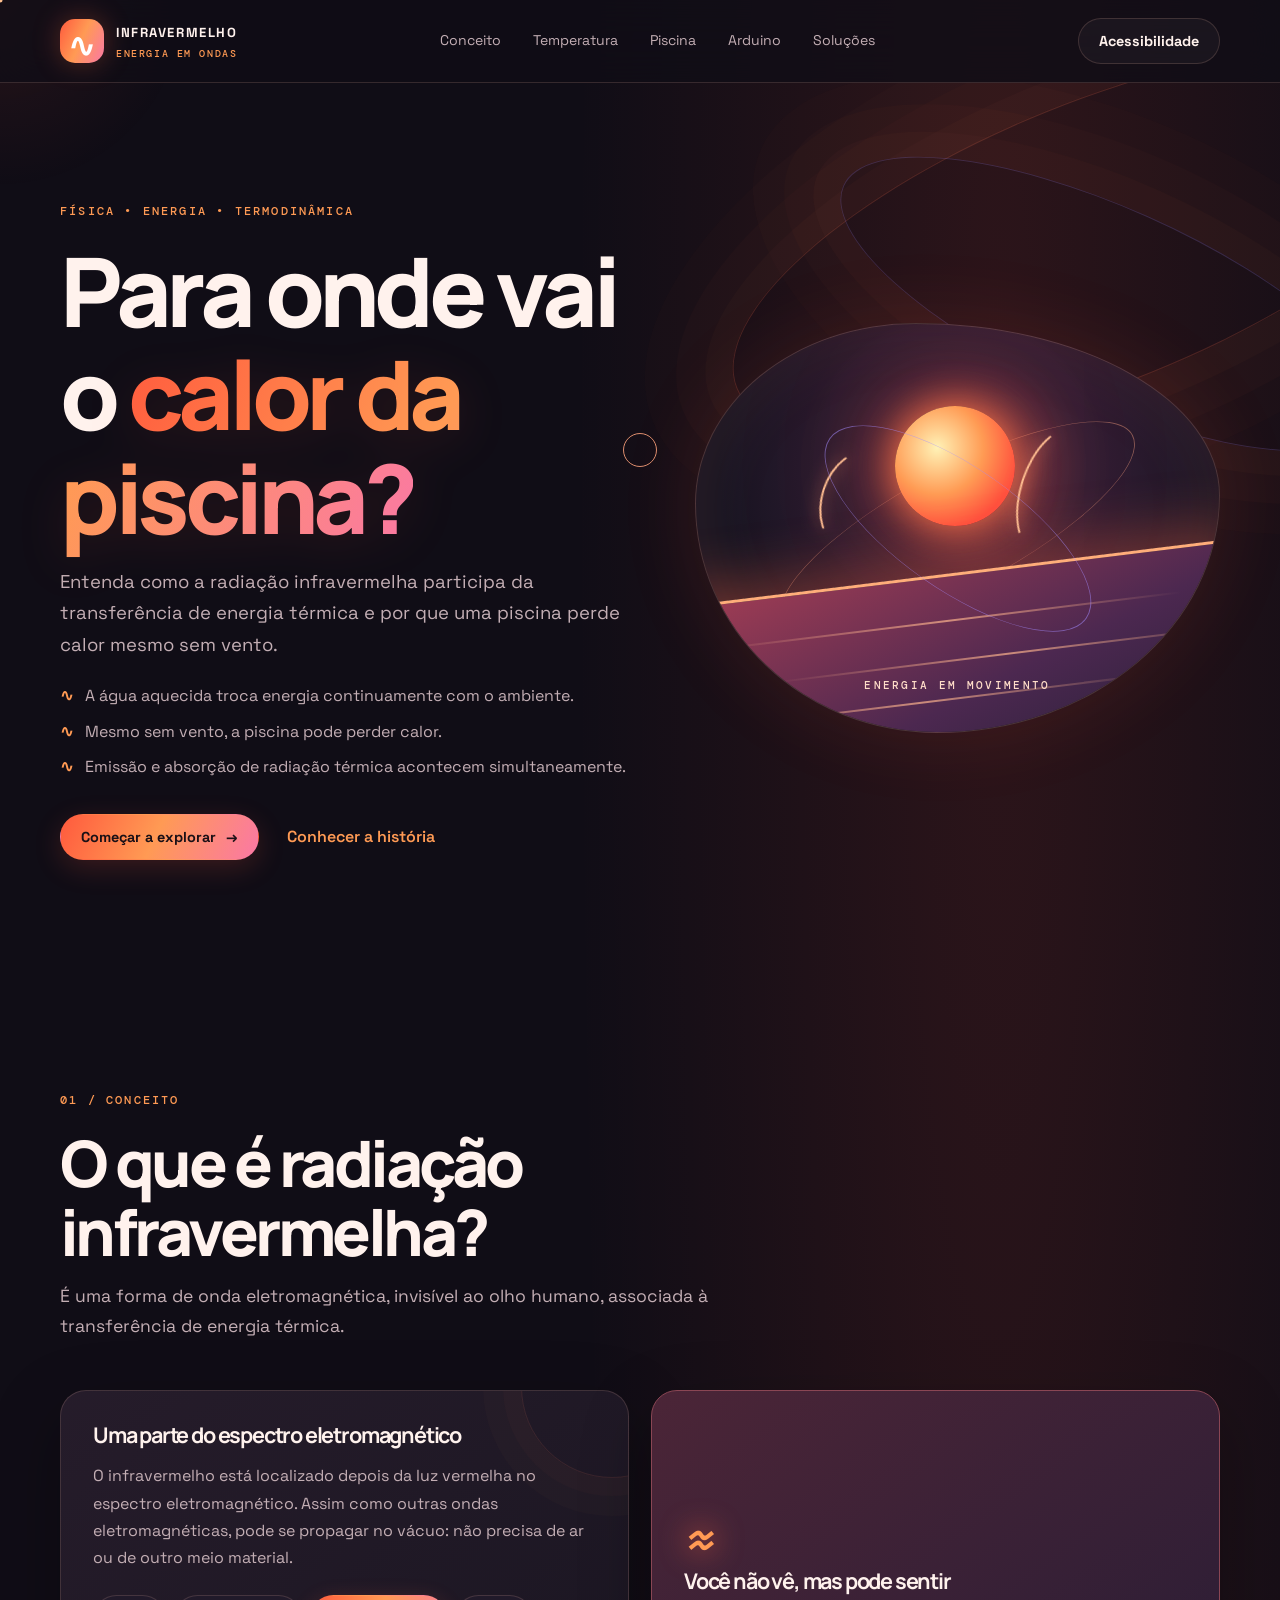
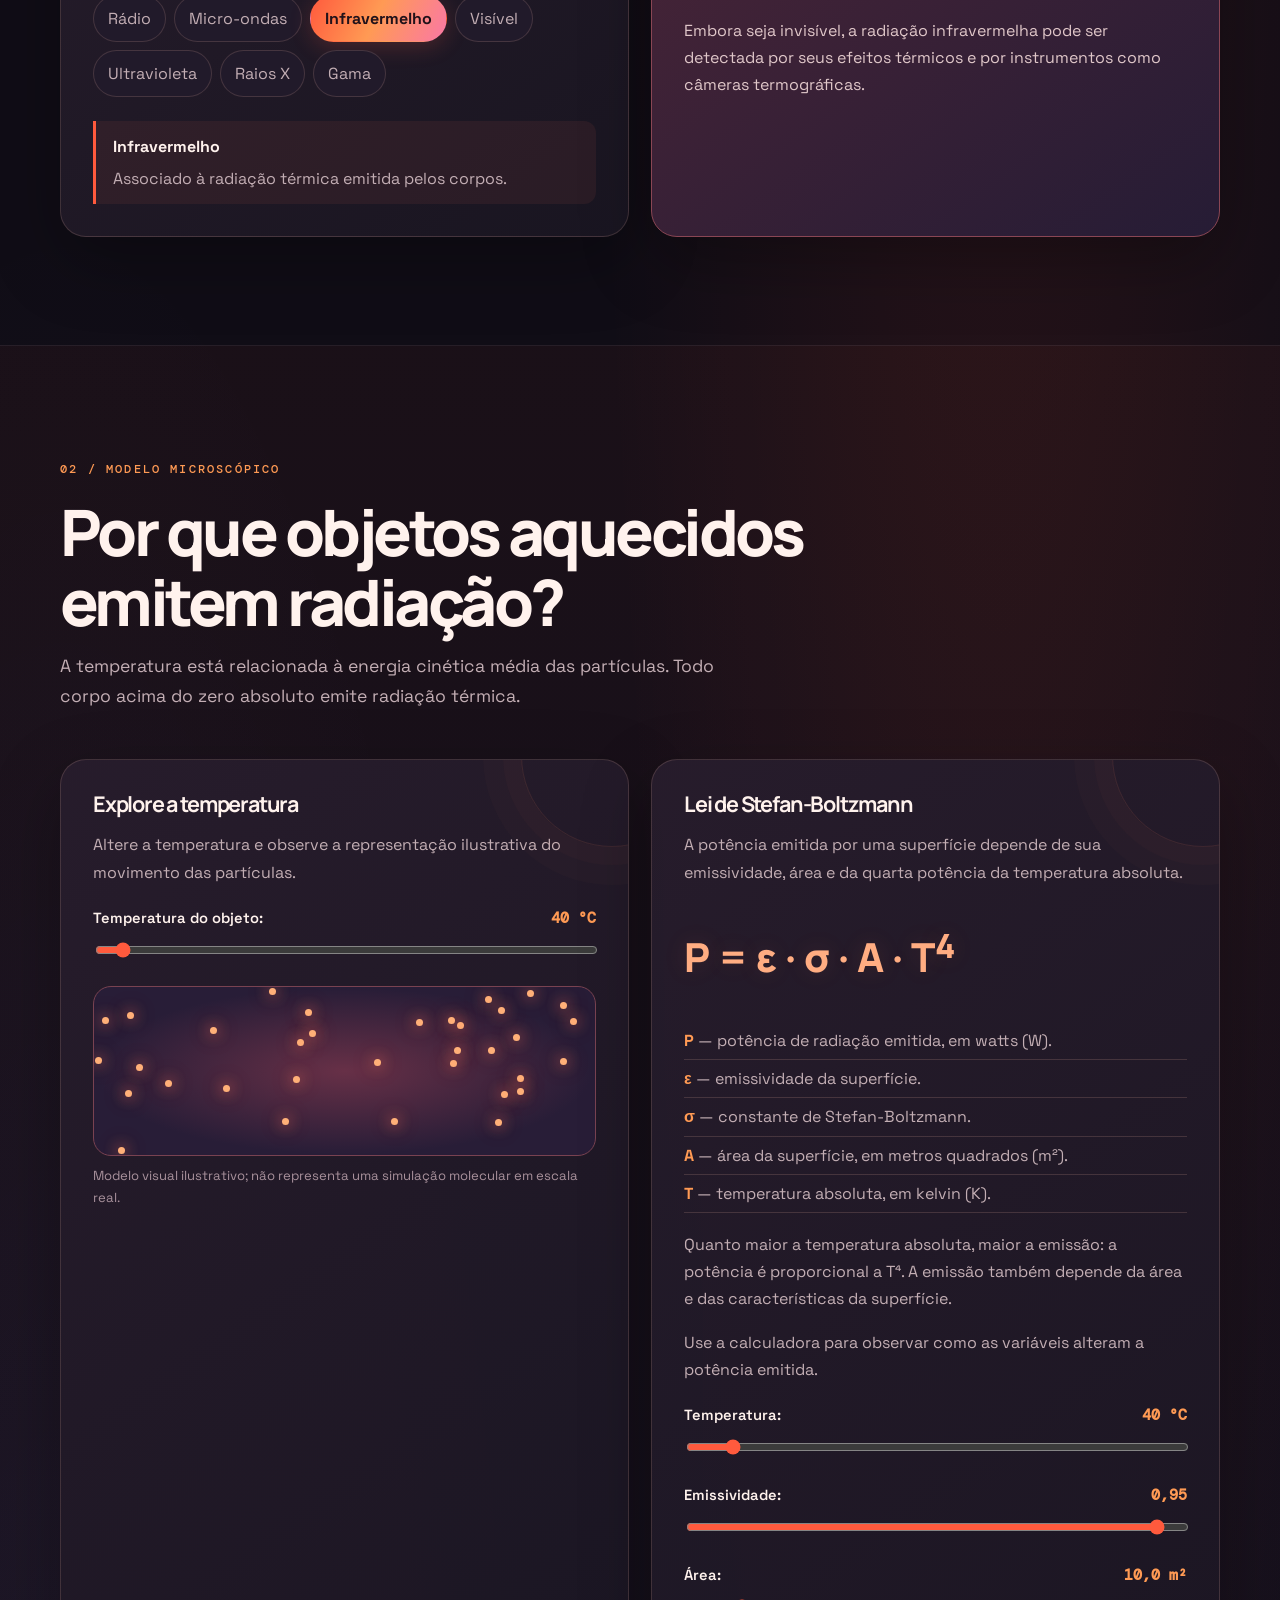
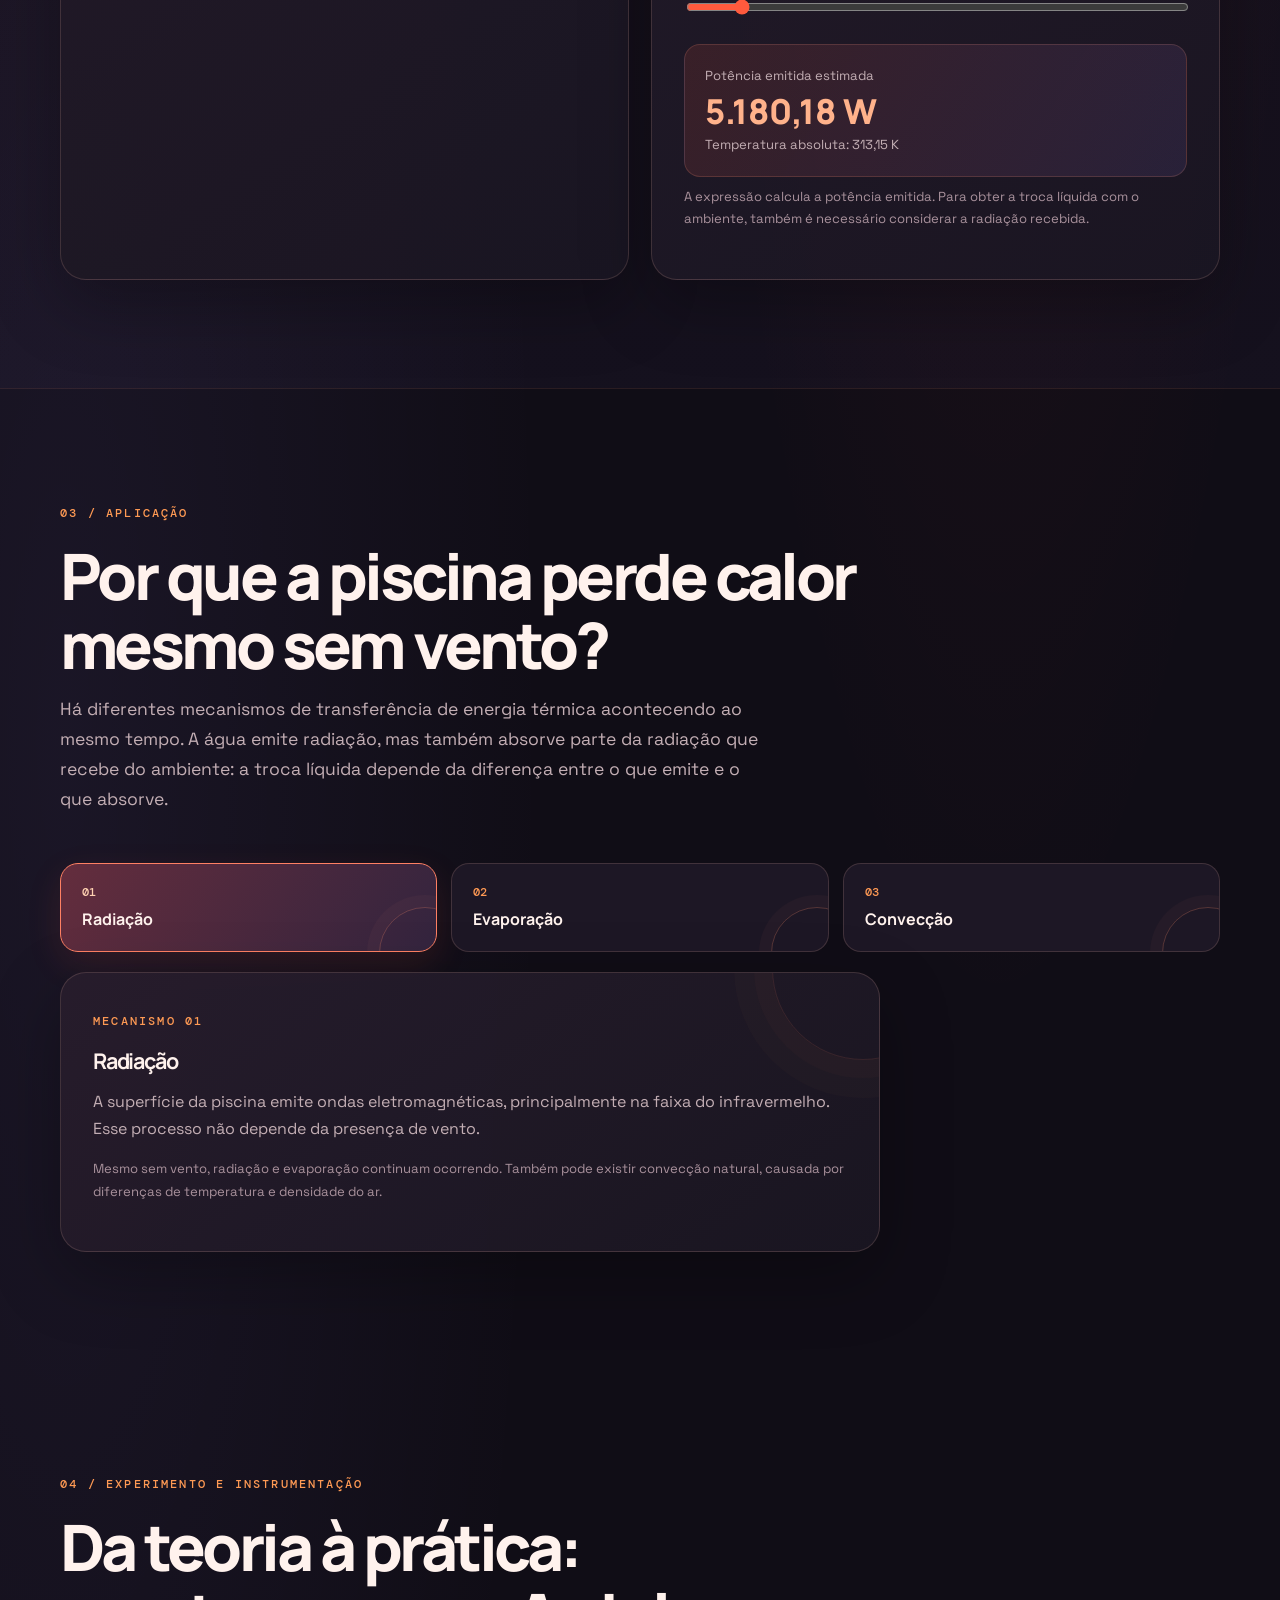
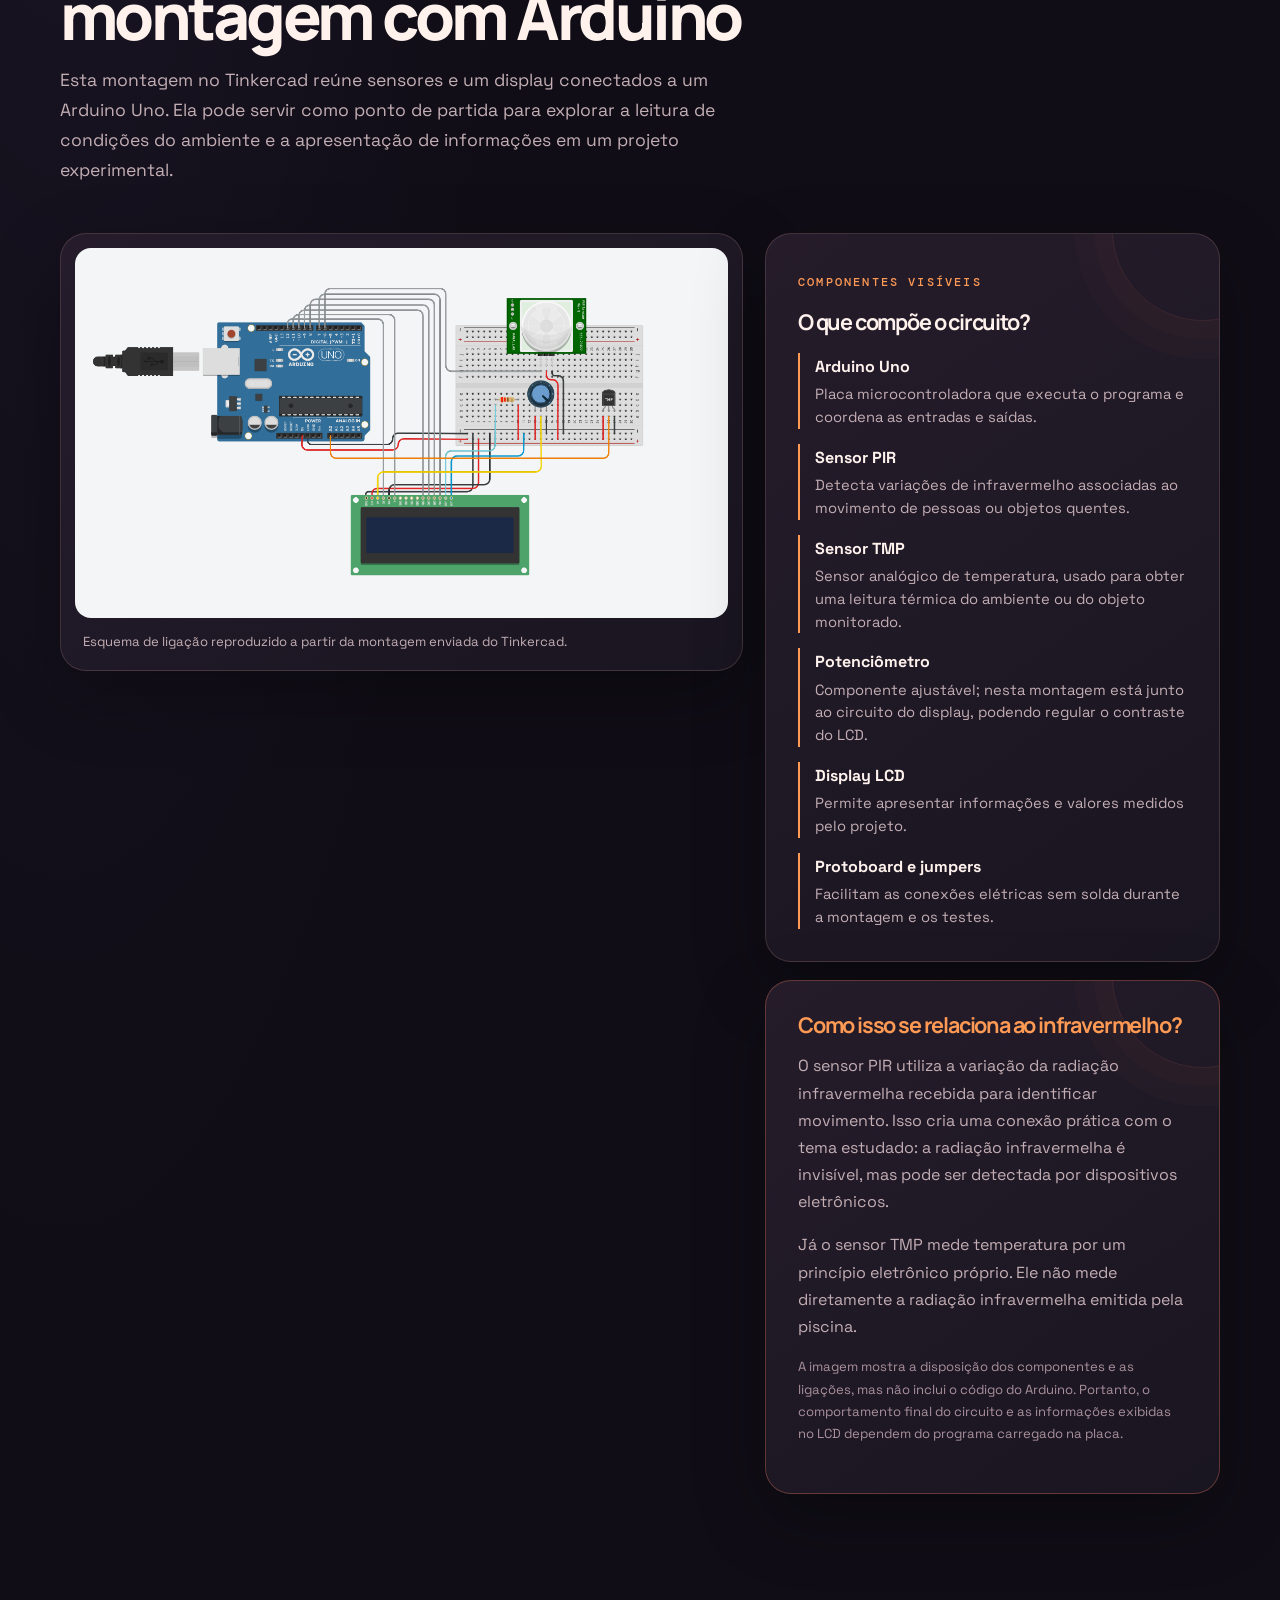
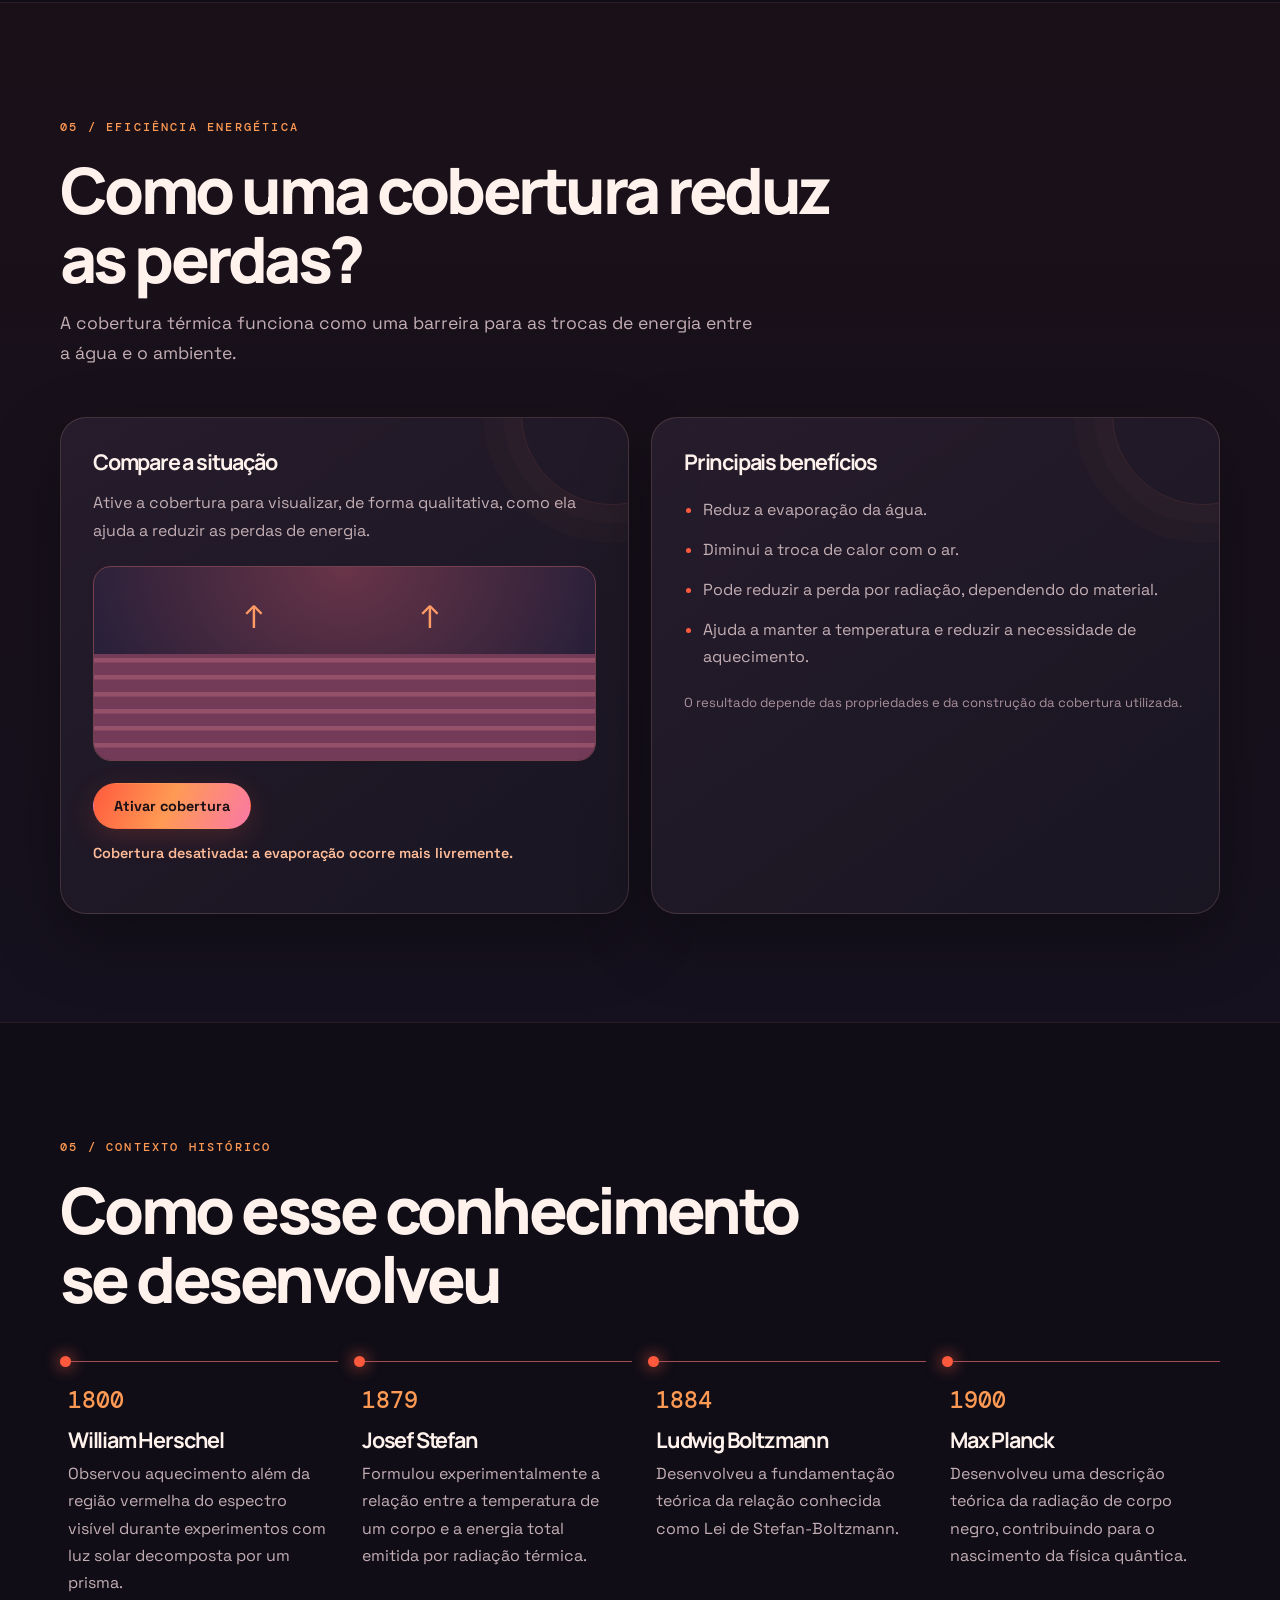
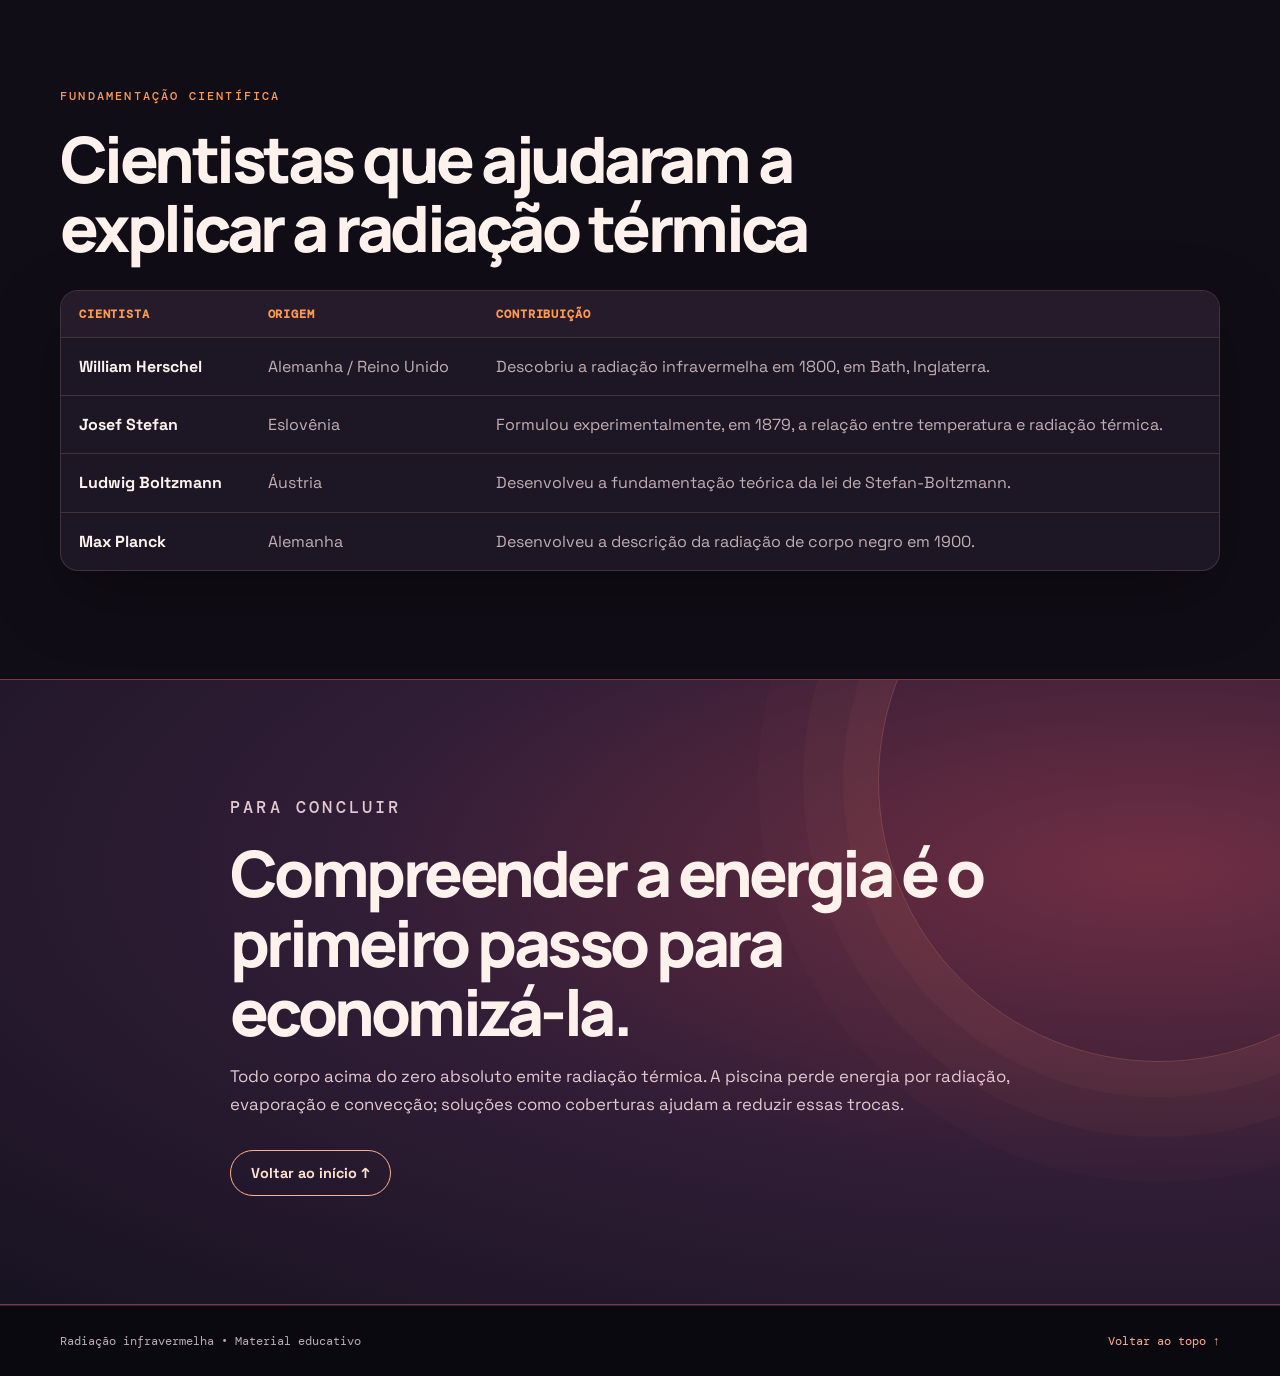
==== index.html @ dbf2122f "Add files via upload" ====
<!doctype html>
<html lang="pt-BR">
<head>
  <meta charset="utf-8">
  <meta name="viewport" content="width=device-width, initial-scale=1">
  <meta name="theme-color" content="#100d16">
  <meta name="description" content="Site educativo e interativo sobre radiação infravermelha e transferência de energia térmica.">
  <title>Infravermelho — Energia em ondas</title>
  <link rel="stylesheet" href="style.css">
  <script src="script.js" defer></script>
</head>
<body>
  <div class="scroll-progress" aria-hidden="true"><span id="scrollProgress"></span></div>
  <div class="cursor-glow" aria-hidden="true"></div>
  <div class="cursor-dot" aria-hidden="true"></div>
  <div class="cursor-ring" aria-hidden="true"></div>
  <a class="skip-link" href="#conteudo">Pular para o conteúdo</a>
  <header class="site-header">
    <div class="container header-inner">
      <a class="brand" href="#inicio" aria-label="Radiação infravermelha, página inicial">
        <span class="brand-mark" aria-hidden="true">∿</span><span>INFRAVERMELHO <b>ENERGIA EM ONDAS</b></span>
      </a>
      <nav aria-label="Navegação principal">
        <a href="#conceito">Conceito</a><a href="#temperatura">Temperatura</a>
        <a href="#piscina">Piscina</a><a href="#arduino">Arduino</a><a href="#solucoes">Soluções</a>
      </nav>
      <div class="header-tools"><button class="button button-outline" id="accessOpen" type="button" aria-haspopup="dialog">Acessibilidade</button></div>
    </div>
  </header>

  <main id="conteudo">
    <section class="hero" id="inicio">
      <div class="container hero-grid">
        <div>
          <p class="eyebrow">FÍSICA • ENERGIA • TERMODINÂMICA</p>
          <h1>Para onde vai o <span>calor da piscina?</span></h1>
          <p class="hero-copy">Entenda como a radiação infravermelha participa da transferência de energia térmica e por que uma piscina perde calor mesmo sem vento.</p>
          <ul class="hero-points"><li>A água aquecida troca energia continuamente com o ambiente.</li><li>Mesmo sem vento, a piscina pode perder calor.</li><li>Emissão e absorção de radiação térmica acontecem simultaneamente.</li></ul>
          <div class="hero-actions">
            <a class="button" href="#conceito">Começar a explorar <span aria-hidden="true">→</span></a>
            <a class="text-link" href="#linha-do-tempo">Conhecer a história</a>
          </div>
        </div>
        <div class="hero-visual" role="img" aria-label="Ilustração de uma piscina aquecida com ondas de calor">
          <div class="sun"></div><div class="pool"><span></span><span></span><span></span></div>
          <div class="heat-wave wave-one"></div><div class="heat-wave wave-two"></div>
          <p>ENERGIA EM MOVIMENTO</p>
        </div>
      </div>
    </section>

    <section class="section" id="conceito">
      <div class="container">
        <div class="section-heading"><p class="eyebrow">01 / CONCEITO</p><h2>O que é radiação infravermelha?</h2>
          <p>É uma forma de onda eletromagnética, invisível ao olho humano, associada à transferência de energia térmica.</p></div>
        <div class="two-column">
          <article class="panel">
            <h3>Uma parte do espectro eletromagnético</h3>
            <p>O infravermelho está localizado depois da luz vermelha no espectro eletromagnético. Assim como outras ondas eletromagnéticas, pode se propagar no vácuo: não precisa de ar ou de outro meio material.</p>
            <div class="spectrum" aria-label="Faixas do espectro eletromagnético">
              <button data-spectrum="Rádio" type="button">Rádio</button>
              <button data-spectrum="Micro-ondas" type="button">Micro-ondas</button>
              <button data-spectrum="Infravermelho" class="active" type="button" aria-pressed="true">Infravermelho</button>
              <button data-spectrum="Visível" type="button">Visível</button>
              <button data-spectrum="Ultravioleta" type="button">Ultravioleta</button>
              <button data-spectrum="Raios X" type="button">Raios X</button>
              <button data-spectrum="Gama" type="button">Gama</button>
            </div>
            <div class="spectrum-detail" aria-live="polite"><strong id="spectrumTitle">Infravermelho</strong><p id="spectrumText">Associado à radiação térmica emitida pelos corpos.</p></div>
          </article>
          <aside class="fact-card"><span class="fact-icon" aria-hidden="true">≈</span><h3>Você não vê, mas pode sentir</h3><p>Embora seja invisível, a radiação infravermelha pode ser detectada por seus efeitos térmicos e por instrumentos como câmeras termográficas.</p></aside>
        </div>
      </div>
    </section>

    <section class="section section-tint" id="temperatura">
      <div class="container">
        <div class="section-heading"><p class="eyebrow">02 / MODELO MICROSCÓPICO</p><h2>Por que objetos aquecidos emitem radiação?</h2>
          <p>A temperatura está relacionada à energia cinética média das partículas. Todo corpo acima do zero absoluto emite radiação térmica.</p></div>
        <div class="two-column">
          <article class="panel">
            <h3>Explore a temperatura</h3>
            <p>Altere a temperatura e observe a representação ilustrativa do movimento das partículas.</p>
            <label class="range-label" for="particleTemp">Temperatura do objeto: <output id="particleOutput">40 °C</output></label>
            <input id="particleTemp" type="range" min="20" max="500" value="40">
            <div class="particle-scene" id="particleScene" role="img" aria-label="Animação ilustrativa de partículas em movimento"></div>
            <p class="small-note">Modelo visual ilustrativo; não representa uma simulação molecular em escala real.</p>
          </article>
          <article class="panel">
            <h3>Lei de Stefan-Boltzmann</h3>
            <p>A potência emitida por uma superfície depende de sua emissividade, área e da quarta potência da temperatura absoluta.</p>
            <div class="formula" aria-label="P igual a épsilon vezes sigma vezes A vezes T elevado à quarta">P = ε · σ · A · T<sup>4</sup></div>
            <ul class="formula-definitions">
              <li><strong>P</strong> — potência de radiação emitida, em watts (W).</li>
              <li><strong>ε</strong> — emissividade da superfície.</li>
              <li><strong>σ</strong> — constante de Stefan-Boltzmann.</li>
              <li><strong>A</strong> — área da superfície, em metros quadrados (m²).</li>
              <li><strong>T</strong> — temperatura absoluta, em kelvin (K).</li>
            </ul>
            <p>Quanto maior a temperatura absoluta, maior a emissão: a potência é proporcional a T⁴. A emissão também depende da área e das características da superfície.</p>
            <p>Use a calculadora para observar como as variáveis alteram a potência emitida.</p>
            <label class="range-label" for="calcTemp">Temperatura: <output id="calcTempOut">40 °C</output></label>
            <input id="calcTemp" type="range" min="0" max="500" value="40">
            <label class="range-label" for="emissivity">Emissividade: <output id="emissivityOut">0,95</output></label>
            <input id="emissivity" type="range" min="0" max="1" step="0.01" value="0.95">
            <label class="range-label" for="area">Área: <output id="areaOut">10 m²</output></label>
            <input id="area" type="range" min="0.1" max="100" step="0.1" value="10">
            <div class="result" aria-live="polite"><span>Potência emitida estimada</span><strong id="powerOut">—</strong><small id="kelvinOut">Temperatura absoluta: 313,15 K</small></div>
            <p class="small-note">A expressão calcula a potência emitida. Para obter a troca líquida com o ambiente, também é necessário considerar a radiação recebida.</p>
          </article>
        </div>
      </div>
    </section>

    <section class="section" id="piscina">
      <div class="container">
        <div class="section-heading"><p class="eyebrow">03 / APLICAÇÃO</p><h2>Por que a piscina perde calor mesmo sem vento?</h2>
          <p>Há diferentes mecanismos de transferência de energia térmica acontecendo ao mesmo tempo. A água emite radiação, mas também absorve parte da radiação que recebe do ambiente: a troca líquida depende da diferença entre o que emite e o que absorve.</p></div>
        <div class="mechanisms" role="group" aria-label="Mecanismos de perda de calor">
          <button class="mechanism active" type="button" data-mechanism="radiacao" aria-pressed="true"><span>01</span> Radiação</button>
          <button class="mechanism" type="button" data-mechanism="evaporacao" aria-pressed="false"><span>02</span> Evaporação</button>
          <button class="mechanism" type="button" data-mechanism="conveccao" aria-pressed="false"><span>03</span> Convecção</button>
        </div>
        <article class="panel mechanism-detail" aria-live="polite">
          <p class="eyebrow" id="mechanismKicker">MECANISMO 01</p><h3 id="mechanismTitle">Radiação</h3>
          <p id="mechanismText">A superfície da piscina emite ondas eletromagnéticas, principalmente na faixa do infravermelho. Esse processo não depende da presença de vento.</p>
          <p class="small-note">Mesmo sem vento, radiação e evaporação continuam ocorrendo. Também pode existir convecção natural, causada por diferenças de temperatura e densidade do ar.</p>
        </article>
      </div>
    </section>


    <section class="section arduino-section" id="arduino">
      <div class="container">
        <div class="section-heading">
          <p class="eyebrow">04 / EXPERIMENTO E INSTRUMENTAÇÃO</p>
          <h2>Da teoria à prática: montagem com Arduino</h2>
          <p>Esta montagem no Tinkercad reúne sensores e um display conectados a um Arduino Uno. Ela pode servir como ponto de partida para explorar a leitura de condições do ambiente e a apresentação de informações em um projeto experimental.</p>
        </div>
        <div class="arduino-layout">
          <figure class="arduino-figure">
            <img src="arduino-montagem-tinkercad.png" alt="Montagem no Tinkercad com Arduino Uno conectado a uma protoboard, sensor PIR de movimento, sensor de temperatura TMP, potenciômetro e display LCD por fios de ligação." loading="lazy">
            <figcaption>Esquema de ligação reproduzido a partir da montagem enviada do Tinkercad.</figcaption>
          </figure>
          <div class="arduino-info">
            <article class="panel">
              <p class="eyebrow">COMPONENTES VISÍVEIS</p>
              <h3>O que compõe o circuito?</h3>
              <ul class="component-list">
                <li><strong>Arduino Uno</strong><span>Placa microcontroladora que executa o programa e coordena as entradas e saídas.</span></li>
                <li><strong>Sensor PIR</strong><span>Detecta variações de infravermelho associadas ao movimento de pessoas ou objetos quentes.</span></li>
                <li><strong>Sensor TMP</strong><span>Sensor analógico de temperatura, usado para obter uma leitura térmica do ambiente ou do objeto monitorado.</span></li>
                <li><strong>Potenciômetro</strong><span>Componente ajustável; nesta montagem está junto ao circuito do display, podendo regular o contraste do LCD.</span></li>
                <li><strong>Display LCD</strong><span>Permite apresentar informações e valores medidos pelo projeto.</span></li>
                <li><strong>Protoboard e jumpers</strong><span>Facilitam as conexões elétricas sem solda durante a montagem e os testes.</span></li>
              </ul>
            </article>
            <article class="panel arduino-connection-note">
              <h3>Como isso se relaciona ao infravermelho?</h3>
              <p>O sensor PIR utiliza a variação da radiação infravermelha recebida para identificar movimento. Isso cria uma conexão prática com o tema estudado: a radiação infravermelha é invisível, mas pode ser detectada por dispositivos eletrônicos.</p>
              <p>Já o sensor TMP mede temperatura por um princípio eletrônico próprio. Ele não mede diretamente a radiação infravermelha emitida pela piscina.</p>
              <p class="small-note">A imagem mostra a disposição dos componentes e as ligações, mas não inclui o código do Arduino. Portanto, o comportamento final do circuito e as informações exibidas no LCD dependem do programa carregado na placa.</p>
            </article>
          </div>
        </div>
      </div>
    </section>

    <section class="section section-tint" id="solucoes">
      <div class="container">
        <div class="section-heading"><p class="eyebrow">05 / EFICIÊNCIA ENERGÉTICA</p><h2>Como uma cobertura reduz as perdas?</h2>
          <p>A cobertura térmica funciona como uma barreira para as trocas de energia entre a água e o ambiente.</p></div>
        <div class="two-column">
          <article class="panel">
            <h3>Compare a situação</h3>
            <p>Ative a cobertura para visualizar, de forma qualitativa, como ela ajuda a reduzir as perdas de energia.</p>
            <div class="pool-demo" id="poolDemo" aria-label="Ilustração de piscina sem cobertura">
              <div class="demo-water"></div><div class="demo-cover" aria-hidden="true"></div>
              <span class="loss loss-a" aria-hidden="true">↑</span><span class="loss loss-b" aria-hidden="true">↑</span>
            </div>
            <button class="button" id="coverToggle" type="button" aria-pressed="false">Ativar cobertura</button>
            <p class="status" id="coverStatus" aria-live="polite">Cobertura desativada: a evaporação ocorre mais livremente.</p>
          </article>
          <article class="panel">
            <h3>Principais benefícios</h3>
            <ul class="check-list"><li>Reduz a evaporação da água.</li><li>Diminui a troca de calor com o ar.</li><li>Pode reduzir a perda por radiação, dependendo do material.</li><li>Ajuda a manter a temperatura e reduzir a necessidade de aquecimento.</li></ul>
            <p class="small-note">O resultado depende das propriedades e da construção da cobertura utilizada.</p>
          </article>
        </div>
      </div>
    </section>

    <section class="section" id="linha-do-tempo">
      <div class="container">
        <div class="section-heading"><p class="eyebrow">05 / CONTEXTO HISTÓRICO</p><h2>Como esse conhecimento se desenvolveu</h2></div>
        <div class="timeline">
          <article><span>1800</span><h3>William Herschel</h3><p>Observou aquecimento além da região vermelha do espectro visível durante experimentos com luz solar decomposta por um prisma.</p></article>
          <article><span>1879</span><h3>Josef Stefan</h3><p>Formulou experimentalmente a relação entre a temperatura de um corpo e a energia total emitida por radiação térmica.</p></article>
          <article><span>1884</span><h3>Ludwig Boltzmann</h3><p>Desenvolveu a fundamentação teórica da relação conhecida como Lei de Stefan-Boltzmann.</p></article>
          <article><span>1900</span><h3>Max Planck</h3><p>Desenvolveu uma descrição teórica da radiação de corpo negro, contribuindo para o nascimento da física quântica.</p></article>
        </div>
        <div class="section-heading science-heading"><p class="eyebrow">FUNDAMENTAÇÃO CIENTÍFICA</p><h2>Cientistas que ajudaram a explicar a radiação térmica</h2></div>
        <div class="table-wrap">
          <table class="content-table">
            <thead><tr><th>Cientista</th><th>Origem</th><th>Contribuição</th></tr></thead>
            <tbody>
              <tr><td>William Herschel</td><td>Alemanha / Reino Unido</td><td>Descobriu a radiação infravermelha em 1800, em Bath, Inglaterra.</td></tr>
              <tr><td>Josef Stefan</td><td>Eslovênia</td><td>Formulou experimentalmente, em 1879, a relação entre temperatura e radiação térmica.</td></tr>
              <tr><td>Ludwig Boltzmann</td><td>Áustria</td><td>Desenvolveu a fundamentação teórica da lei de Stefan-Boltzmann.</td></tr>
              <tr><td>Max Planck</td><td>Alemanha</td><td>Desenvolveu a descrição da radiação de corpo negro em 1900.</td></tr>
            </tbody>
          </table>
        </div>
      </div>
    </section>

    <section class="section conclusion">
      <div class="container conclusion-inner"><p class="eyebrow">PARA CONCLUIR</p><h2>Compreender a energia é o primeiro passo para economizá-la.</h2>
        <p>Todo corpo acima do zero absoluto emite radiação térmica. A piscina perde energia por radiação, evaporação e convecção; soluções como coberturas ajudam a reduzir essas trocas.</p>
        <a class="button button-light" href="#inicio">Voltar ao início ↑</a>
      </div>
    </section>
  </main>

  <footer class="site-footer"><div class="container"><span>Radiação infravermelha • Material educativo</span><a href="#inicio">Voltar ao topo ↑</a></div></footer>

  <dialog id="accessDialog" aria-labelledby="accessTitle">
    <div class="dialog-head"><h2 id="accessTitle">Acessibilidade</h2><button id="accessClose" class="close-button" type="button" aria-label="Fechar painel">×</button></div>
    <p>Personalize a leitura. Os controles também podem ser utilizados pelo teclado.</p>
    <div class="access-actions">
      <button type="button" id="fontDown">A− Diminuir texto</button><button type="button" id="fontUp">A+ Aumentar texto</button>
      <button type="button" id="themeToggle" aria-pressed="true"><span id="themeIcon" aria-hidden="true">☼</span> <span id="themeLabel">Alternar para modo claro</span></button>
      <button type="button" id="contrastToggle" aria-pressed="false">Alto contraste</button>
      <button type="button" id="motionToggle" aria-pressed="false">Reduzir animações</button>
      <button type="button" id="readingToggle" aria-pressed="false">Destacar leitura</button>
      <button type="button" id="resetAccess">Restaurar padrão</button>
    </div>
    <p class="small-note">VLibras: utilize o botão flutuante para acessar a tradução automática de conteúdos selecionados. Vídeos em Libras podem ser adicionados nas áreas indicadas no código.</p>
  </dialog>

  <!-- Estrutura preparada para vídeos em Libras: substitua o comentário pelo vídeo correspondente.
       Exemplo: <video controls preload="none" aria-label="Tradução em Libras do conteúdo desta seção"><source src="videos/conceito-libras.mp4" type="video/mp4"></video> -->
  <div vw class="enabled"><div vw-access-button class="active"></div><div vw-plugin-wrapper><div class="vw-plugin-top-wrapper"></div></div></div>
  <script src="https://vlibras.gov.br/app/vlibras-plugin.js"></script>
  <script>window.addEventListener("load",function(){if(window.VLibras) new window.VLibras.Widget("https://vlibras.gov.br/app");});</script>
</body>
</html>
---- style.css ----
@import url('https://fonts.googleapis.com/css2?family=DM+Mono:wght@400;500&family=Manrope:wght@400;500;600;700;800&family=Space+Grotesk:wght@400;500;600;700&display=swap');
:root{color-scheme:dark;--base:16px;--bg:#100d16;--bg-2:#17111e;--surface:#1d1725;--surface-2:#261b2a;--ink:#fff2ed;--muted:#c3aeb4;--line:rgba(255,190,174,.16);--hot:#ff5a3d;--orange:#ff9a54;--pink:#fa78a5;--violet:#a58aff;--cyan:#7ce4dc;--shadow:0 24px 70px rgba(0,0,0,.28);--gradient:linear-gradient(115deg,var(--hot),var(--orange) 48%,var(--pink))}
*{box-sizing:border-box}html{font-size:var(--base);scroll-behavior:smooth;scroll-padding-top:100px}
body{margin:0;background:var(--bg);color:var(--ink);font-family:"Space Grotesk",sans-serif;line-height:1.7;overflow-x:hidden;background-image:radial-gradient(ellipse at 78% 5%,rgba(250,75,54,.12),transparent 30%),radial-gradient(ellipse at 5% 42%,rgba(165,138,255,.07),transparent 28%)}
body:before{content:"";position:fixed;inset:0;pointer-events:none;z-index:-1;opacity:.17;background-image:linear-gradient(rgba(255,255,255,.025) 1px,transparent 1px),linear-gradient(90deg,rgba(255,255,255,.025) 1px,transparent 1px);background-size:58px 58px;mask-image:linear-gradient(to bottom,black,transparent 85%)}
h1,h2,h3{font-family:Manrope,sans-serif;line-height:1.08;letter-spacing:-.055em;margin:0 0 1rem}h1{font-size:clamp(3.2rem,7.5vw,7rem);max-width:820px;font-weight:800}h2{font-size:clamp(2.25rem,5vw,4.2rem);font-weight:800}h3{font-size:1.35rem;font-weight:700}p{margin:.55rem 0 1rem;color:var(--muted)}a{color:inherit}button,input{font:inherit}
.container{width:min(1160px,calc(100% - 48px));margin:auto}.skip-link{position:absolute;left:12px;top:-70px;background:var(--ink);color:var(--bg);padding:12px;z-index:2000}.skip-link:focus{top:12px}
.site-header{position:sticky;top:0;z-index:100;background:rgba(16,13,22,.78);border-bottom:1px solid var(--line);backdrop-filter:blur(22px)}.header-inner{min-height:82px;display:flex;align-items:center;justify-content:space-between;gap:28px}
.brand{display:flex;align-items:center;gap:12px;text-decoration:none;font-size:.82rem;letter-spacing:.12em;font-weight:700}.brand b{display:block;color:var(--orange);font:500 .62rem "DM Mono",monospace;letter-spacing:.16em;margin-top:2px}.brand-mark{display:grid;place-items:center;width:44px;height:44px;border-radius:15px;color:#fff;background:var(--gradient);font-size:2rem;box-shadow:0 0 28px #ff68444a}
nav{display:flex;gap:clamp(14px,2.5vw,34px)}nav a{color:var(--muted);text-decoration:none;font-size:.88rem;transition:color .2s}nav a:hover{color:var(--orange)}.header-tools{display:flex;align-items:center;gap:10px}
.button,.button-outline{display:inline-flex;align-items:center;justify-content:center;gap:10px;padding:13px 20px;border:1px solid transparent;border-radius:999px;background:var(--gradient);color:#1a1016;text-decoration:none;font:700 .9rem "Space Grotesk",sans-serif;cursor:pointer;box-shadow:0 8px 28px rgba(255,90,61,.18);transition:transform .22s,box-shadow .22s,filter .22s}
.button:hover,.button-outline:hover{transform:translateY(-3px);box-shadow:0 14px 36px rgba(255,90,61,.28);filter:saturate(1.12)}.button:active,.button-outline:active{transform:scale(.96)}.button-outline{background:rgba(255,255,255,.035);border-color:var(--line);color:var(--ink);box-shadow:none}.text-link{font-weight:600;color:var(--orange);text-decoration:none}.text-link:hover{text-decoration:underline}
.hero{position:relative;padding:112px 0 116px;overflow:hidden;isolation:isolate}.hero:before,.hero:after{content:"";position:absolute;z-index:-1;pointer-events:none;border:1px solid rgba(255,116,83,.2);border-radius:50%;width:780px;height:280px;right:-210px;top:2%;transform:rotate(-22deg);box-shadow:0 0 0 28px rgba(255,116,83,.025),0 0 0 58px rgba(255,116,83,.02),0 0 0 90px rgba(255,116,83,.015)}.hero:after{width:580px;height:190px;right:-120px;top:14%;border-color:rgba(165,138,255,.2);transform:rotate(24deg)}
.hero-grid{display:grid;grid-template-columns:1.05fr .95fr;align-items:center;gap:55px}.eyebrow{font:500 .72rem "DM Mono",monospace;letter-spacing:.19em;color:var(--orange);margin-bottom:20px;text-transform:uppercase}
.hero h1 span{display:inline;background:var(--gradient);background-clip:text;-webkit-background-clip:text;color:transparent;filter:drop-shadow(0 8px 24px rgba(255,90,61,.12))}.hero-copy{font-size:1.16rem;max-width:610px}.hero-actions{display:flex;align-items:center;gap:28px;margin-top:34px}
.hero-visual{height:410px;position:relative;overflow:hidden;border:1px solid rgba(255,160,128,.23);border-radius:42% 58% 54% 46% / 44% 42% 58% 56%;background:radial-gradient(circle at 54% 35%,#673044 0,#321e35 28%,#171522 67%);box-shadow:0 0 80px rgba(255,81,54,.12),inset 0 0 70px rgba(255,121,93,.1)}
.hero-visual:before,.hero-visual:after{content:"";position:absolute;inset:12%;border:1px solid rgba(255,167,132,.45);border-radius:50%;transform:rotate(-28deg) scaleY(.38);animation:orbit 14s linear infinite}.hero-visual:after{inset:20%;border-color:rgba(165,138,255,.55);transform:rotate(35deg) scaleY(.5);animation-direction:reverse;animation-duration:19s}
.sun{position:absolute;left:38%;top:20%;width:120px;height:120px;border-radius:50%;background:radial-gradient(circle at 35% 35%,#fff2b6,#ff9b54 42%,#ff503d 74%);box-shadow:0 0 40px #ff784a,0 0 100px #ff543d99,0 0 170px #ff543d44;animation:pulse 4s ease-in-out infinite}
.pool{position:absolute;bottom:-4%;left:-5%;right:-5%;height:43%;transform:rotate(-7deg);background:linear-gradient(160deg,#a23d54,#4c2850 60%,#292039);border-top:3px solid #ffad7a;box-shadow:0 -16px 55px #ff674555}.pool span{position:absolute;left:8%;width:82%;height:2px;background:linear-gradient(90deg,transparent,#ffb58e,transparent);opacity:.7}.pool span:nth-child(1){top:25%}.pool span:nth-child(2){top:48%;left:18%}.pool span:nth-child(3){top:70%;left:2%}
.heat-wave{position:absolute;top:31%;left:24%;width:70px;height:100px;border:2px solid transparent;border-left-color:#ffbd91;border-radius:50%;transform:rotate(18deg);filter:drop-shadow(0 0 8px #ff8b67);animation:waveFloat 3s ease-in-out infinite}.wave-two{left:62%;top:25%;height:130px;animation-delay:-1.2s}.hero-visual p{position:absolute;bottom:24px;left:50%;transform:translateX(-50%);white-space:nowrap;color:#ffddc9;font:500 .66rem "DM Mono",monospace;letter-spacing:.22em}
.section{position:relative;padding:108px 0}.section-tint{background:linear-gradient(180deg,rgba(255,91,61,.045),rgba(165,138,255,.035));border-block:1px solid rgba(255,190,174,.07)}.section-heading{max-width:800px;margin-bottom:48px}.section-heading>p:last-child{font-size:1.1rem;max-width:700px}
.two-column{display:grid;grid-template-columns:1fr 1fr;gap:22px;align-items:stretch}.panel,.fact-card{position:relative;overflow:hidden;background:linear-gradient(145deg,rgba(39,29,44,.96),rgba(26,22,34,.96));border:1px solid var(--line);border-radius:26px;padding:32px;box-shadow:var(--shadow)}.panel:after{content:"";position:absolute;right:-75px;top:-95px;width:180px;height:180px;border-radius:50%;border:1px solid rgba(255,130,98,.12);box-shadow:0 0 0 18px rgba(255,130,98,.025),0 0 0 38px rgba(255,130,98,.018);pointer-events:none}
.fact-card{display:flex;flex-direction:column;justify-content:center;background:linear-gradient(145deg,#4b2537,#261c35);border-color:#8a4654}.fact-card p{color:#e0c7c9}.fact-icon{font-size:3.5rem;line-height:1;color:var(--orange);text-shadow:0 0 30px #ff6844}
.spectrum{display:flex;flex-wrap:wrap;gap:8px;margin:24px 0}.spectrum button{border:1px solid var(--line);border-radius:999px;padding:9px 14px;background:#211a2a;color:var(--muted);cursor:pointer;transition:.2s}.spectrum button:hover{border-color:var(--orange);color:var(--ink);transform:translateY(-2px)}.spectrum button.active{background:var(--gradient);border-color:transparent;color:#21121a;font-weight:700;box-shadow:0 5px 22px #ff604733}
.spectrum-detail{border-left:3px solid var(--hot);padding:12px 17px;background:rgba(255,113,82,.07);border-radius:0 12px 12px 0}.spectrum-detail p{margin:4px 0 0}
.range-label{display:flex;justify-content:space-between;gap:15px;margin:20px 0 8px;font-weight:600;font-size:.92rem}.range-label output{color:var(--orange);font-family:"DM Mono",monospace}input[type=range]{width:100%;accent-color:var(--hot);cursor:pointer}
.particle-scene{height:170px;border-radius:18px;position:relative;overflow:hidden;margin-top:20px;background:radial-gradient(ellipse at center,#673047,#281d37 70%);border:1px solid #794251}.particle{position:absolute;width:7px;height:7px;border-radius:50%;background:#ffb078;box-shadow:0 0 14px #ff734d,0 0 26px #ff734d66}.small-note{font-size:.82rem!important;color:#a9919c!important}
.formula{font:800 clamp(1.5rem,4vw,2.5rem) Manrope;color:#ffad82;padding:20px 0;text-shadow:0 0 25px #ff784522}.result{margin-top:20px;padding:20px;border-radius:16px;background:linear-gradient(120deg,rgba(255,89,61,.12),rgba(165,138,255,.1));border:1px solid rgba(255,150,120,.18);display:flex;flex-direction:column}.result span,.result small{color:var(--muted);font-size:.82rem}.result strong{font:800 2.15rem Manrope;color:#ffb28b}
.mechanisms{display:grid;grid-template-columns:repeat(3,1fr);gap:14px;margin-bottom:20px}.mechanism{position:relative;overflow:hidden;border:1px solid var(--line);border-radius:18px;background:var(--surface);padding:21px;text-align:left;font:700 1rem Manrope;color:var(--ink);cursor:pointer;transition:transform .22s,border-color .22s,background .22s}.mechanism:after{content:"";position:absolute;width:90px;height:90px;right:-35px;bottom:-48px;border:1px solid rgba(255,145,108,.25);border-radius:50%;box-shadow:0 0 0 12px rgba(255,145,108,.035)}.mechanism span{display:block;color:var(--orange);font:500 .72rem "DM Mono",monospace;margin-bottom:8px}.mechanism:hover{transform:translateY(-4px);border-color:#ff8b69}.mechanism.active{background:linear-gradient(125deg,#642d3d,#33243e);border-color:#ff8063;box-shadow:0 12px 35px #ff593d1e}.mechanism.active span{color:#ffd2b2}
.mechanism-detail{max-width:820px}.pool-demo{height:195px;border-radius:18px;position:relative;overflow:hidden;margin:22px 0;background:radial-gradient(ellipse at 50% 0%,#693448,#292039 75%);border:1px solid #75414e}.demo-water{position:absolute;bottom:0;height:55%;width:100%;background:repeating-linear-gradient(0deg,#743b58 0 12px,#96516a 13px 17px)}.demo-cover{position:absolute;top:30%;left:4%;width:92%;height:13px;border-radius:10px;background:linear-gradient(90deg,#ffbd8a,#fa7690,#a58aff);opacity:0;transform:translateY(0);transition:.3s;box-shadow:0 0 20px #ff8a6a}.loss{position:absolute;top:12%;font-size:2rem;color:#ff9b64;animation:float 1.8s infinite ease-in-out}.loss-a{left:30%}.loss-b{left:65%;animation-delay:.5s}.pool-demo.covered .demo-cover{opacity:1;top:27%}.pool-demo.covered .loss{opacity:.15;animation:none}
.status{font-weight:600;font-size:.9rem;margin-top:12px;color:#ffbd9a}.check-list{padding-left:1.2rem}.check-list li{padding:.4rem 0;color:var(--muted)}.check-list li::marker{color:var(--hot)}
.timeline{display:grid;grid-template-columns:repeat(4,1fr);gap:16px}.timeline article{position:relative;border-top:1px solid #a54c55;padding:23px 8px 12px}.timeline article:before{content:"";position:absolute;top:-6px;left:0;width:11px;height:11px;border-radius:50%;background:var(--hot);box-shadow:0 0 16px #ff624c}.timeline article span{font:500 1.45rem "DM Mono",monospace;color:var(--orange)}.timeline h3{margin:12px 0 7px}
.conclusion{overflow:hidden;background:radial-gradient(ellipse at 90% 30%,#702e43,#301d36 50%,#171321);border-block:1px solid #7b3948}.conclusion:after{content:"";position:absolute;right:-160px;top:-180px;width:560px;height:560px;border:1px solid #ff9b6640;border-radius:50%;box-shadow:0 0 0 35px #ff9b660a,0 0 0 75px #ff9b6608,0 0 0 120px #ff9b6605;pointer-events:none}.conclusion-inner{position:relative;z-index:1;max-width:820px}.conclusion h2{font-size:clamp(2.2rem,5vw,4.1rem)}.conclusion p{color:#e2c9ce;font-size:1.05rem}.button-light{background:transparent;border-color:#ffb18d;color:#ffe1d1;margin-top:15px;box-shadow:none}
.site-footer{background:#0b0910;color:#bdaab2;padding:27px 0;border-top:1px solid var(--line)}.site-footer .container{display:flex;justify-content:space-between;gap:20px;font:.78rem "DM Mono",monospace}.site-footer a{color:#ffad86;text-decoration:none}
dialog{width:min(560px,calc(100% - 28px));border:1px solid #75414e;border-radius:24px;padding:28px;background:#211827;color:var(--ink);box-shadow:0 30px 100px #000a}dialog::backdrop{background:rgba(7,5,12,.78);backdrop-filter:blur(7px)}.dialog-head{display:flex;justify-content:space-between;align-items:center}.dialog-head h2{font-size:1.8rem;margin:0}.close-button{border:0;background:transparent;color:var(--ink);font-size:2rem;cursor:pointer}
.access-actions{display:grid;grid-template-columns:1fr 1fr;gap:10px;margin:22px 0}.access-actions button{border:1px solid var(--line);border-radius:13px;background:#2a2030;padding:13px;color:var(--ink);font:600 .88rem "Space Grotesk";cursor:pointer;transition:.2s}.access-actions button:hover{border-color:var(--orange);background:#3a2633;transform:translateY(-2px)}.access-actions button[aria-pressed=true]{background:linear-gradient(110deg,#773746,#492d4c);border-color:#ff9672}
.high-contrast{--ink:#fff;--muted:#fff;--line:#fff;--surface:#000;--surface-2:#000}.high-contrast .panel,.high-contrast .fact-card,.high-contrast .mechanism{border:2px solid #fff}.reading-mode p,.reading-mode li{line-height:2;letter-spacing:.025em}.reduce-motion *,.reduce-motion *:before,.reduce-motion *:after{animation:none!important;transition:none!important;scroll-behavior:auto!important}
.scroll-progress{position:fixed;inset:0 auto auto 0;width:100%;height:3px;z-index:1200;pointer-events:none}.scroll-progress span{display:block;width:0;height:100%;background:var(--gradient);box-shadow:0 0 14px #ff6a52}
.cursor-glow{position:fixed;left:0;top:0;width:380px;height:380px;border-radius:50%;pointer-events:none;z-index:0;opacity:0;transform:translate(-50%,-50%);background:radial-gradient(circle,rgba(255,89,61,.13),rgba(255,89,61,.045) 38%,transparent 70%);transition:opacity .25s}
.cursor-dot,.cursor-ring{position:fixed;left:0;top:0;pointer-events:none;border-radius:50%;z-index:1300;opacity:0;transform:translate(-50%,-50%)}.cursor-dot{width:5px;height:5px;background:#ffc08f}.cursor-ring{width:34px;height:34px;border:1px solid rgba(255,164,125,.85);transition:width .22s,height .22s,border-color .22s,background .22s}body.cursor-active .cursor-glow,body.cursor-active .cursor-dot,body.cursor-active .cursor-ring{opacity:1}body.cursor-hover .cursor-ring{width:56px;height:56px;border-color:var(--cyan);background:#7ce4dc12}
@media(hover:hover) and (pointer:fine){body.cursor-active,a,button{cursor:none}}
.interactive-card{transform-style:preserve-3d;will-change:transform;transition:transform .22s,box-shadow .22s,border-color .22s}.interactive-card:hover{box-shadow:0 28px 65px rgba(0,0,0,.42);border-color:#ff906c88}
.reveal-ready .reveal{opacity:0;transform:translateY(25px);transition:opacity .7s,transform .7s cubic-bezier(.2,.7,.2,1)}.reveal-ready .reveal.is-visible{opacity:1;transform:translateY(0)}
.tap-ripple{position:relative;overflow:hidden}.tap-ripple:before{content:"";position:absolute;left:var(--tap-x,50%);top:var(--tap-y,50%);width:8px;height:8px;border-radius:50%;background:#ffb18d66;transform:translate(-50%,-50%) scale(0);pointer-events:none}.tap-ripple.is-tapped:before{animation:tapRipple .55s ease-out}
.button:active,.mechanism:active,.spectrum button:active{filter:brightness(1.2)}
@keyframes tapRipple{to{transform:translate(-50%,-50%) scale(28);opacity:0}}@keyframes float{50%{transform:translateY(-12px)}}@keyframes pulse{50%{transform:scale(1.06);box-shadow:0 0 55px #ff784a,0 0 130px #ff543d99}}@keyframes orbit{to{transform:rotate(332deg) scaleY(.38)}}@keyframes waveFloat{50%{transform:translateY(-14px) rotate(18deg)}}
:focus-visible{outline:3px solid var(--cyan);outline-offset:4px}
@media(max-width:900px){nav{display:none}.hero-grid{grid-template-columns:1fr;gap:45px}.hero-visual{height:330px;max-width:600px;width:100%;margin:auto}.timeline{grid-template-columns:repeat(2,1fr)}}
@media(max-width:640px){.container{width:calc(100% - 30px)}.header-inner{min-height:72px;gap:12px;flex-wrap:wrap;padding:9px 0}.brand{font-size:.72rem}.brand-mark{width:38px;height:38px}.header-tools{margin-left:auto}.header-tools .button{padding:10px 13px;font-size:.78rem}.hero{padding:72px 0 78px}.hero-grid{gap:35px}.hero-visual{height:250px}.hero-actions{align-items:flex-start;flex-direction:column;gap:18px}.section{padding:76px 0}.two-column{grid-template-columns:1fr}.panel,.fact-card{padding:23px;border-radius:20px}.mechanisms{grid-template-columns:1fr}.mechanism{padding:16px}.timeline{grid-template-columns:1fr 1fr;gap:10px}.timeline article{padding:18px 5px}.access-actions{grid-template-columns:1fr}.site-footer .container{flex-direction:column}}
@media(pointer:coarse){.cursor-glow,.cursor-dot,.cursor-ring{display:none!important}.interactive-card{transform:none!important}.button,.mechanism,.spectrum button,.access-actions button{min-height:46px}}
@media(prefers-reduced-motion:reduce){*,*:before,*:after{scroll-behavior:auto!important;animation:none!important;transition:none!important}.reveal-ready .reveal{opacity:1;transform:none}.cursor-glow,.cursor-dot,.cursor-ring{display:none!important}}
body.light-theme{color-scheme:light;--bg:#fff8f4;--bg-2:#fff0e9;--surface:#fff;--surface-2:#fff1eb;--ink:#2b1820;--muted:#715b62;--line:rgba(126,55,61,.18);--shadow:0 22px 60px rgba(102,50,56,.1);background:var(--bg);background-image:radial-gradient(ellipse at 78% 5%,rgba(250,75,54,.1),transparent 30%),radial-gradient(ellipse at 5% 42%,rgba(165,138,255,.08),transparent 28%)}
.light-theme .site-header{background:rgba(255,248,244,.84)}.light-theme .panel{background:linear-gradient(145deg,#fff,#fff5f0)}.light-theme .fact-card{background:linear-gradient(145deg,#7d3443,#51304d);color:#fff}.light-theme .fact-card p{color:#f4dce0}.light-theme .spectrum button,.light-theme .mechanism{background:#fff4ef;color:#49313a}.light-theme .spectrum button.active{background:var(--gradient);color:#26151a}.light-theme .mechanism.active{background:linear-gradient(125deg,#f7c3ad,#e9c5d4);color:#3b2028}.light-theme .mechanism.active span{color:#7c3c43}.light-theme dialog{color:#2b1820;background:#fff8f4;border-color:#e6b9ac}.light-theme .access-actions button{background:#fff0e9;color:#3b2028}.light-theme .access-actions button[aria-pressed=true]{background:#f4c2ad;color:#321a20}.light-theme .result{background:linear-gradient(120deg,#ffe5d9,#f1e9ff)}.light-theme .result strong{color:#8b3d43}.light-theme .small-note{color:#806d73!important}.light-theme .site-footer{background:#2a1720;color:#f2dce0}.light-theme .site-footer a{color:#ffb18d}
.touch-active{transform:scale(.985);border-color:#ff906c!important;box-shadow:0 14px 38px rgba(255,90,61,.18)!important}

/* Conteúdo complementar da apresentação */
.hero-points{display:grid;gap:8px;list-style:none;padding:0;margin:22px 0 0;color:var(--muted);max-width:620px}.hero-points li{position:relative;padding-left:25px}.hero-points li:before{content:"∿";position:absolute;left:0;color:var(--orange);font-weight:800}
.formula-definitions{list-style:none;padding:0;margin:18px 0;color:var(--muted)}.formula-definitions li{padding:5px 0;border-bottom:1px solid var(--line)}.formula-definitions strong{color:var(--orange)}
.science-heading{margin:64px 0 28px}.table-wrap{width:100%;overflow-x:auto;border:1px solid var(--line);border-radius:18px;background:var(--surface);box-shadow:var(--shadow)}.content-table{width:100%;border-collapse:collapse;min-width:540px;text-align:left}.content-table th,.content-table td{padding:15px 18px;border-bottom:1px solid var(--line);vertical-align:top}.content-table thead th{font:600 .78rem "DM Mono",monospace;letter-spacing:.07em;text-transform:uppercase;color:var(--orange);background:var(--surface-2)}.content-table tbody td{color:var(--muted)}.content-table tbody td:first-child{font-weight:700;color:var(--ink)}.content-table tbody tr:last-child td,.content-table tfoot th{border-bottom:0}.content-table tfoot{background:var(--surface-2);color:var(--ink)}.content-table tfoot th:last-child{text-align:right;color:var(--orange)}
.light-theme .table-wrap{background:#fff}.light-theme .content-table thead th,.light-theme .content-table tfoot{background:#fff0e9}.light-theme .content-table tbody td:first-child{color:#2b1820}


/* Seção de integração da montagem Arduino/Tinkercad */
.arduino-layout{display:grid;grid-template-columns:minmax(0,1.2fr) minmax(300px,.8fr);gap:22px;align-items:start}
.arduino-figure{margin:0;padding:14px;border:1px solid var(--line);border-radius:26px;background:linear-gradient(145deg,rgba(39,29,44,.96),rgba(26,22,34,.96));box-shadow:var(--shadow)}
.arduino-figure img{display:block;width:100%;height:auto;border-radius:16px;background:#f2f3f4}
.arduino-figure figcaption{padding:13px 8px 3px;color:var(--muted);font-size:.82rem}
.arduino-info{display:grid;gap:18px}
.component-list{list-style:none;padding:0;margin:20px 0 0;display:grid;gap:15px}
.component-list li{padding-left:15px;border-left:2px solid var(--orange)}
.component-list strong{display:block;color:var(--ink);margin-bottom:3px}
.component-list span{display:block;color:var(--muted);font-size:.92rem;line-height:1.55}
.arduino-connection-note{border-color:rgba(255,130,98,.3)}
.arduino-connection-note h3{color:var(--orange)}
.light-theme .arduino-figure{background:linear-gradient(145deg,#fff,#fff5f0)}
@media(max-width:900px){.arduino-layout{grid-template-columns:1fr}}
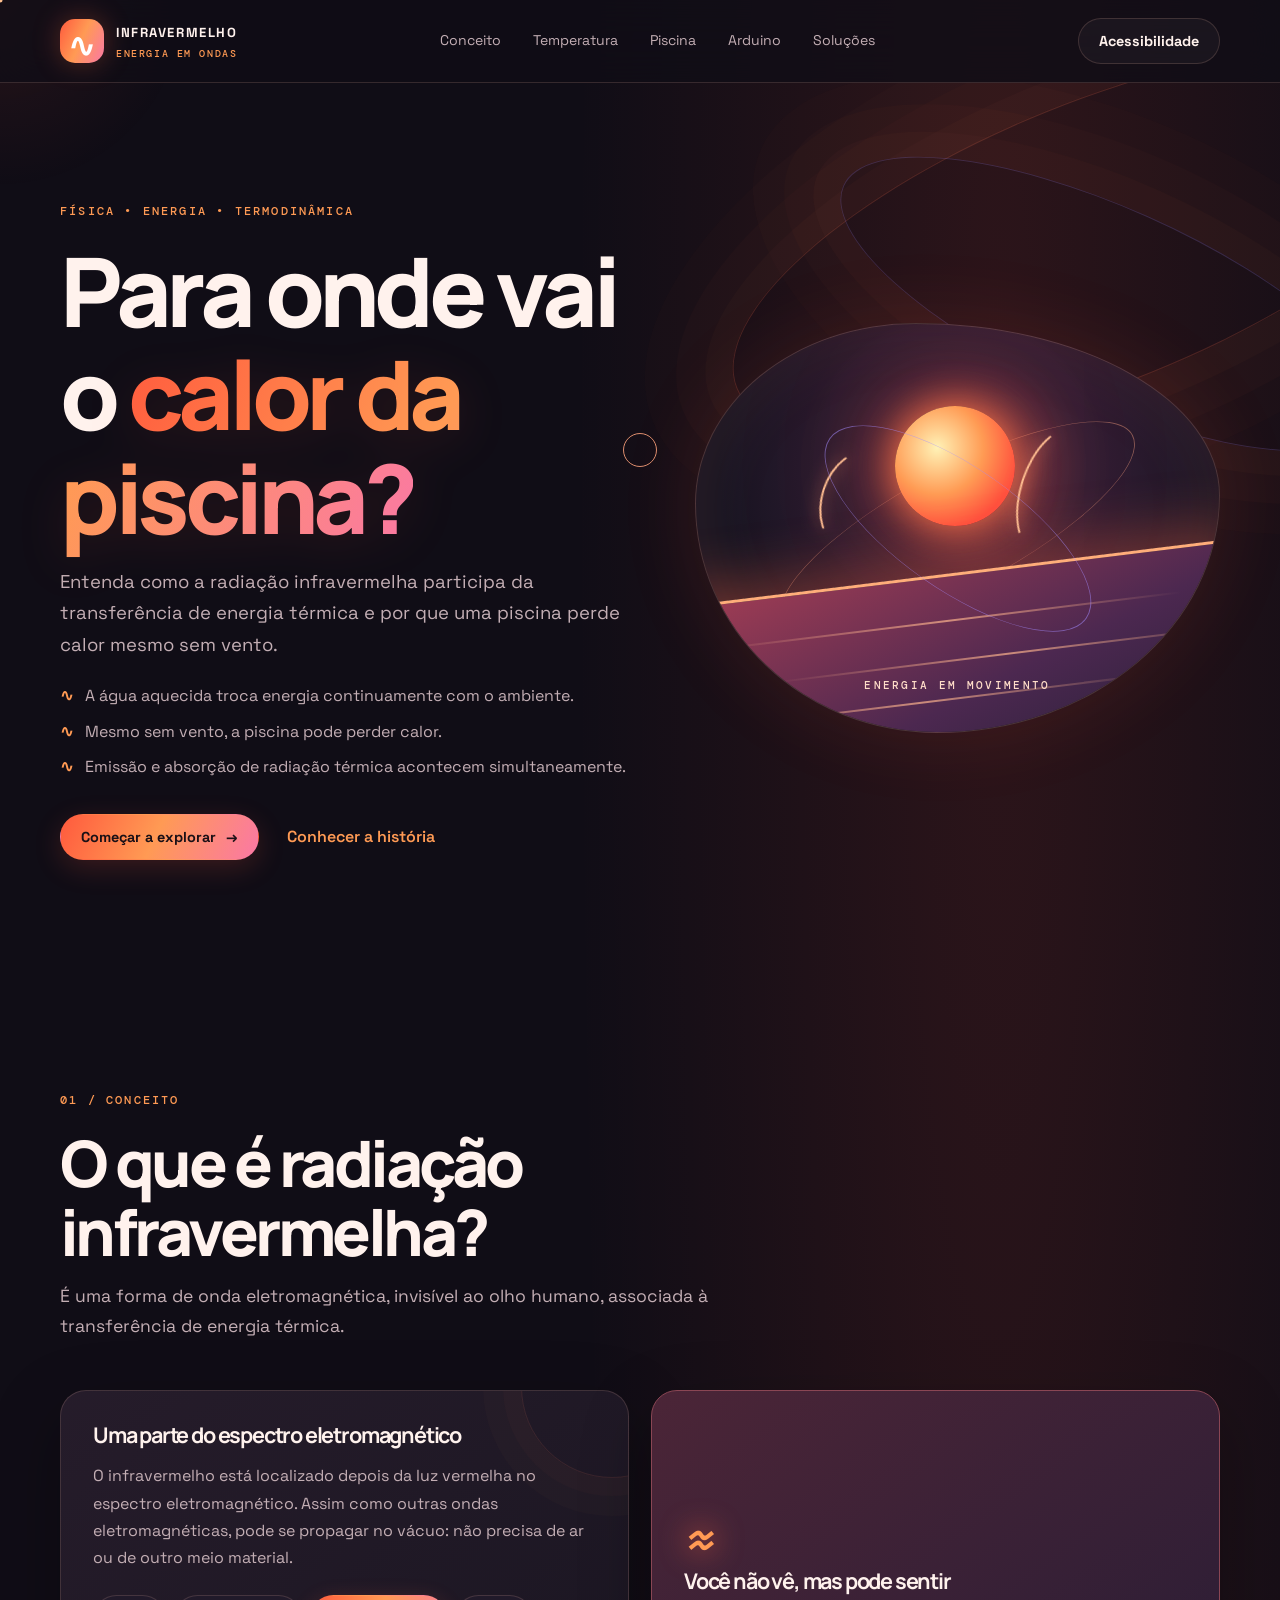
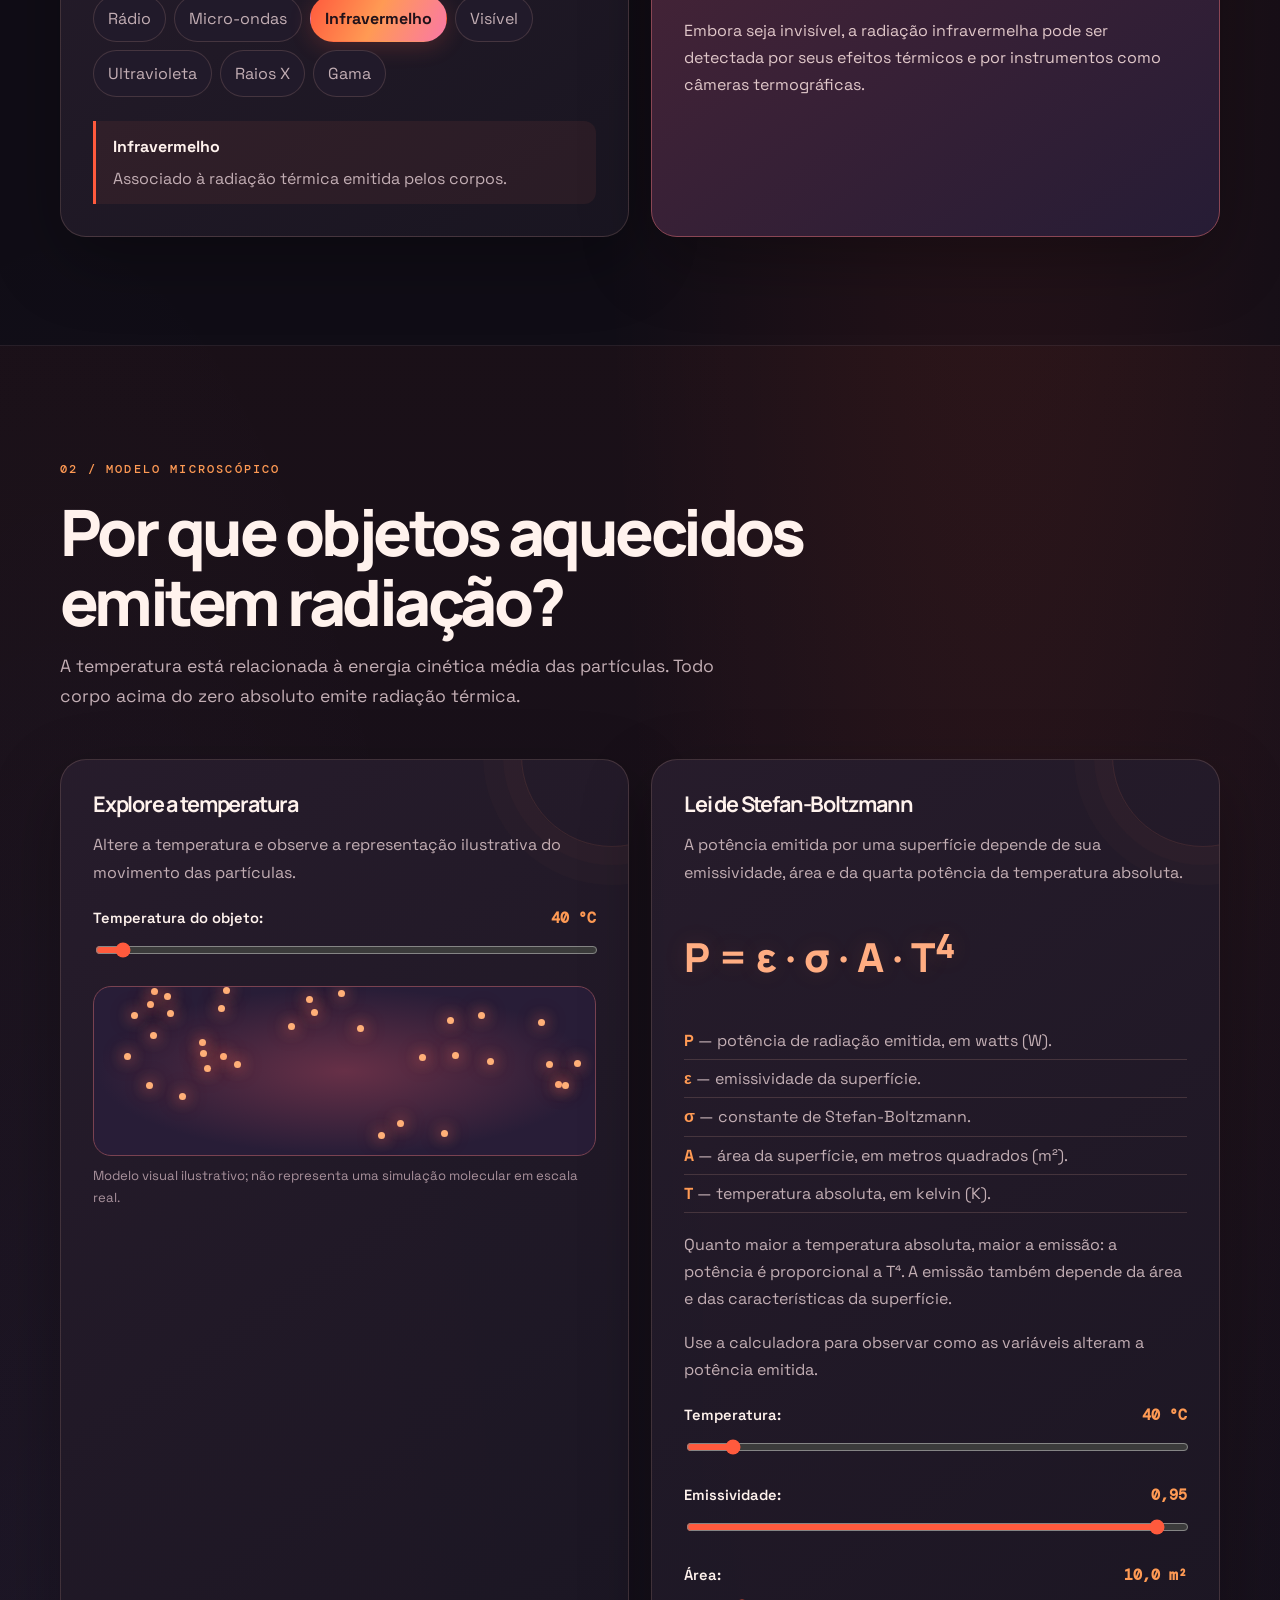
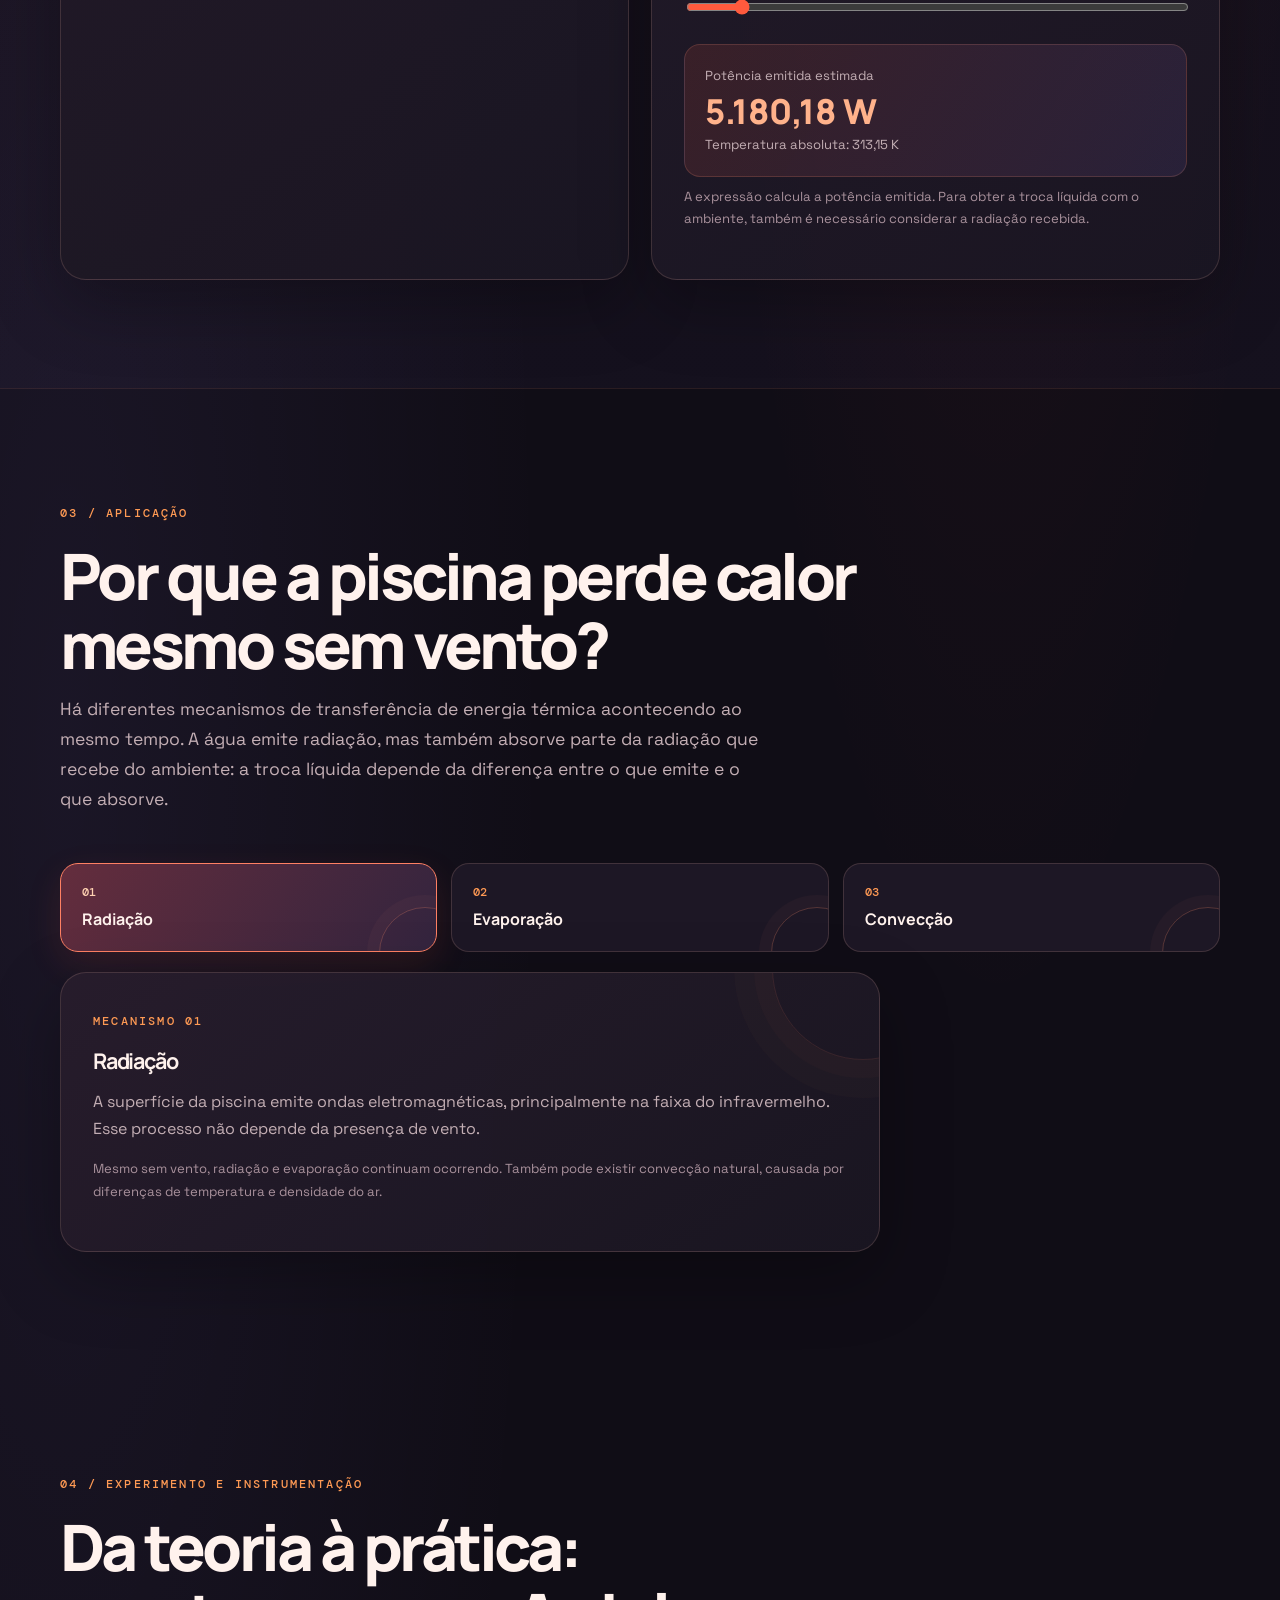
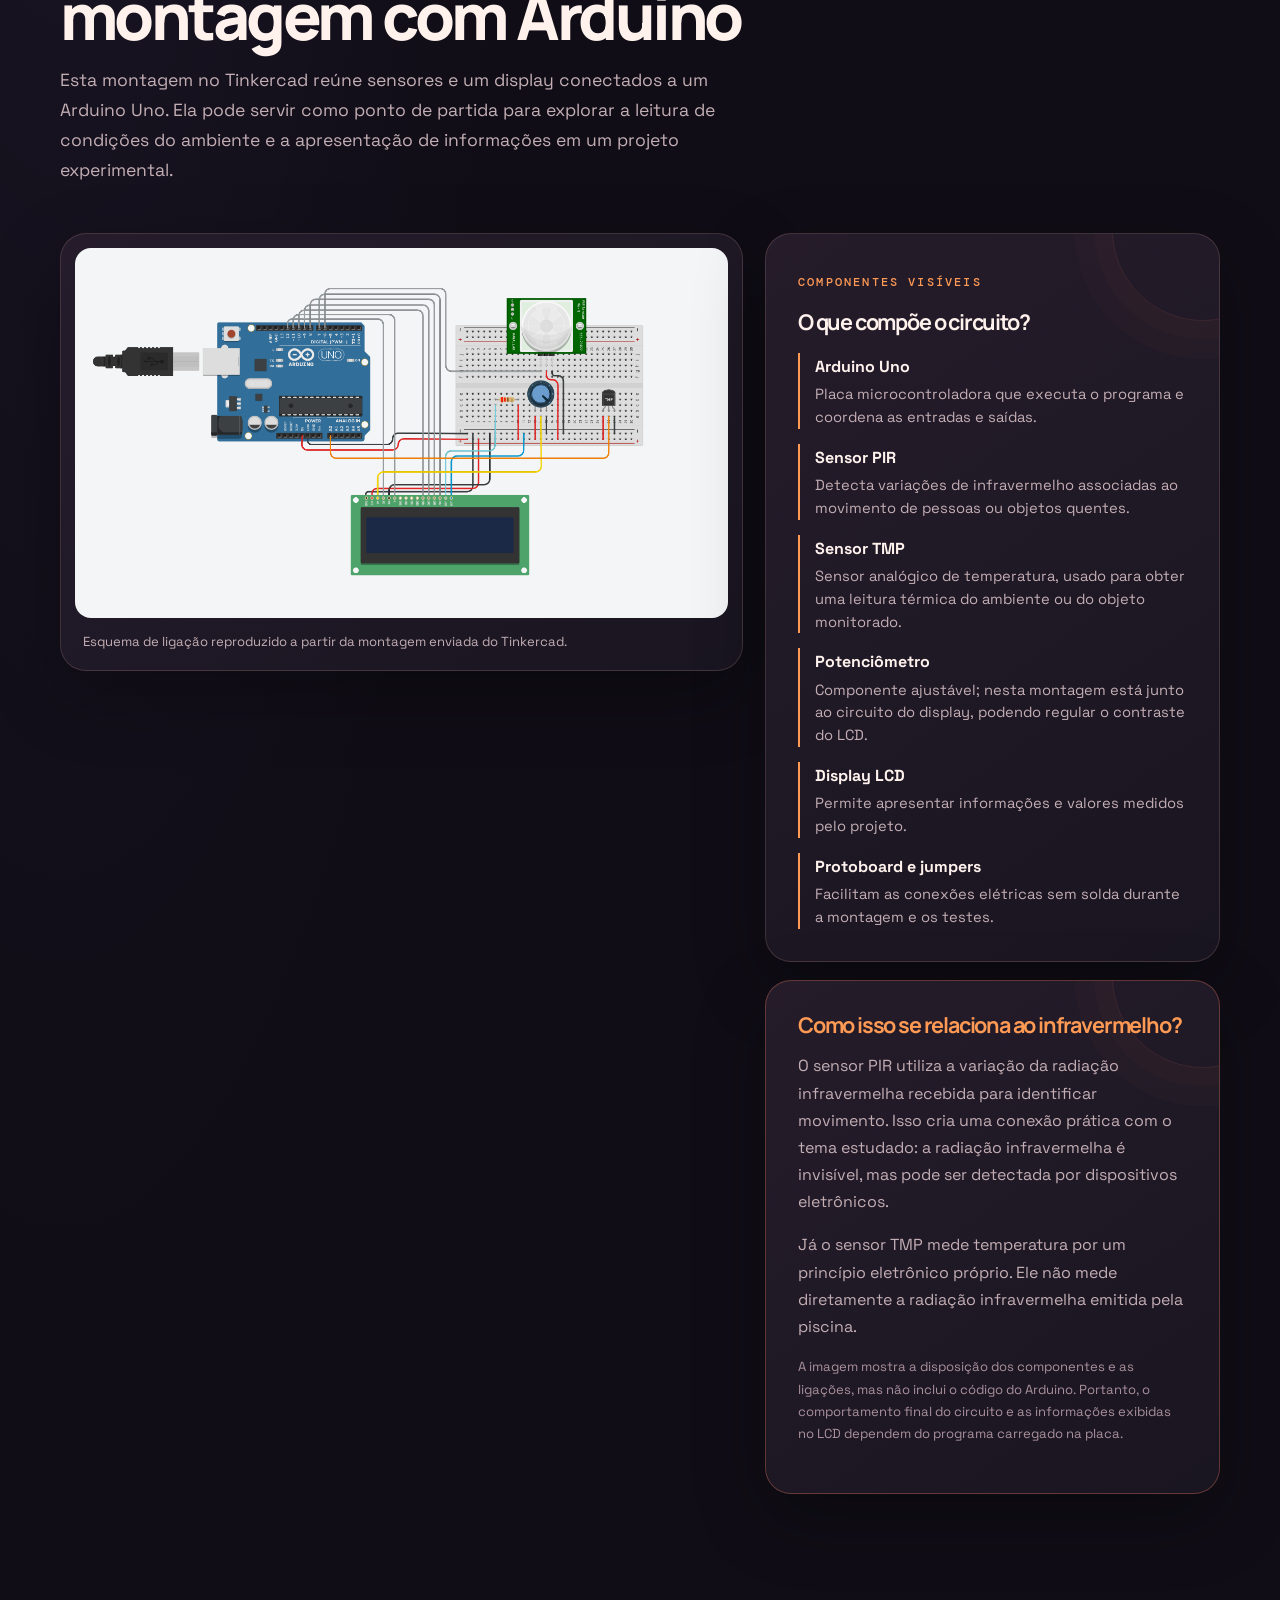
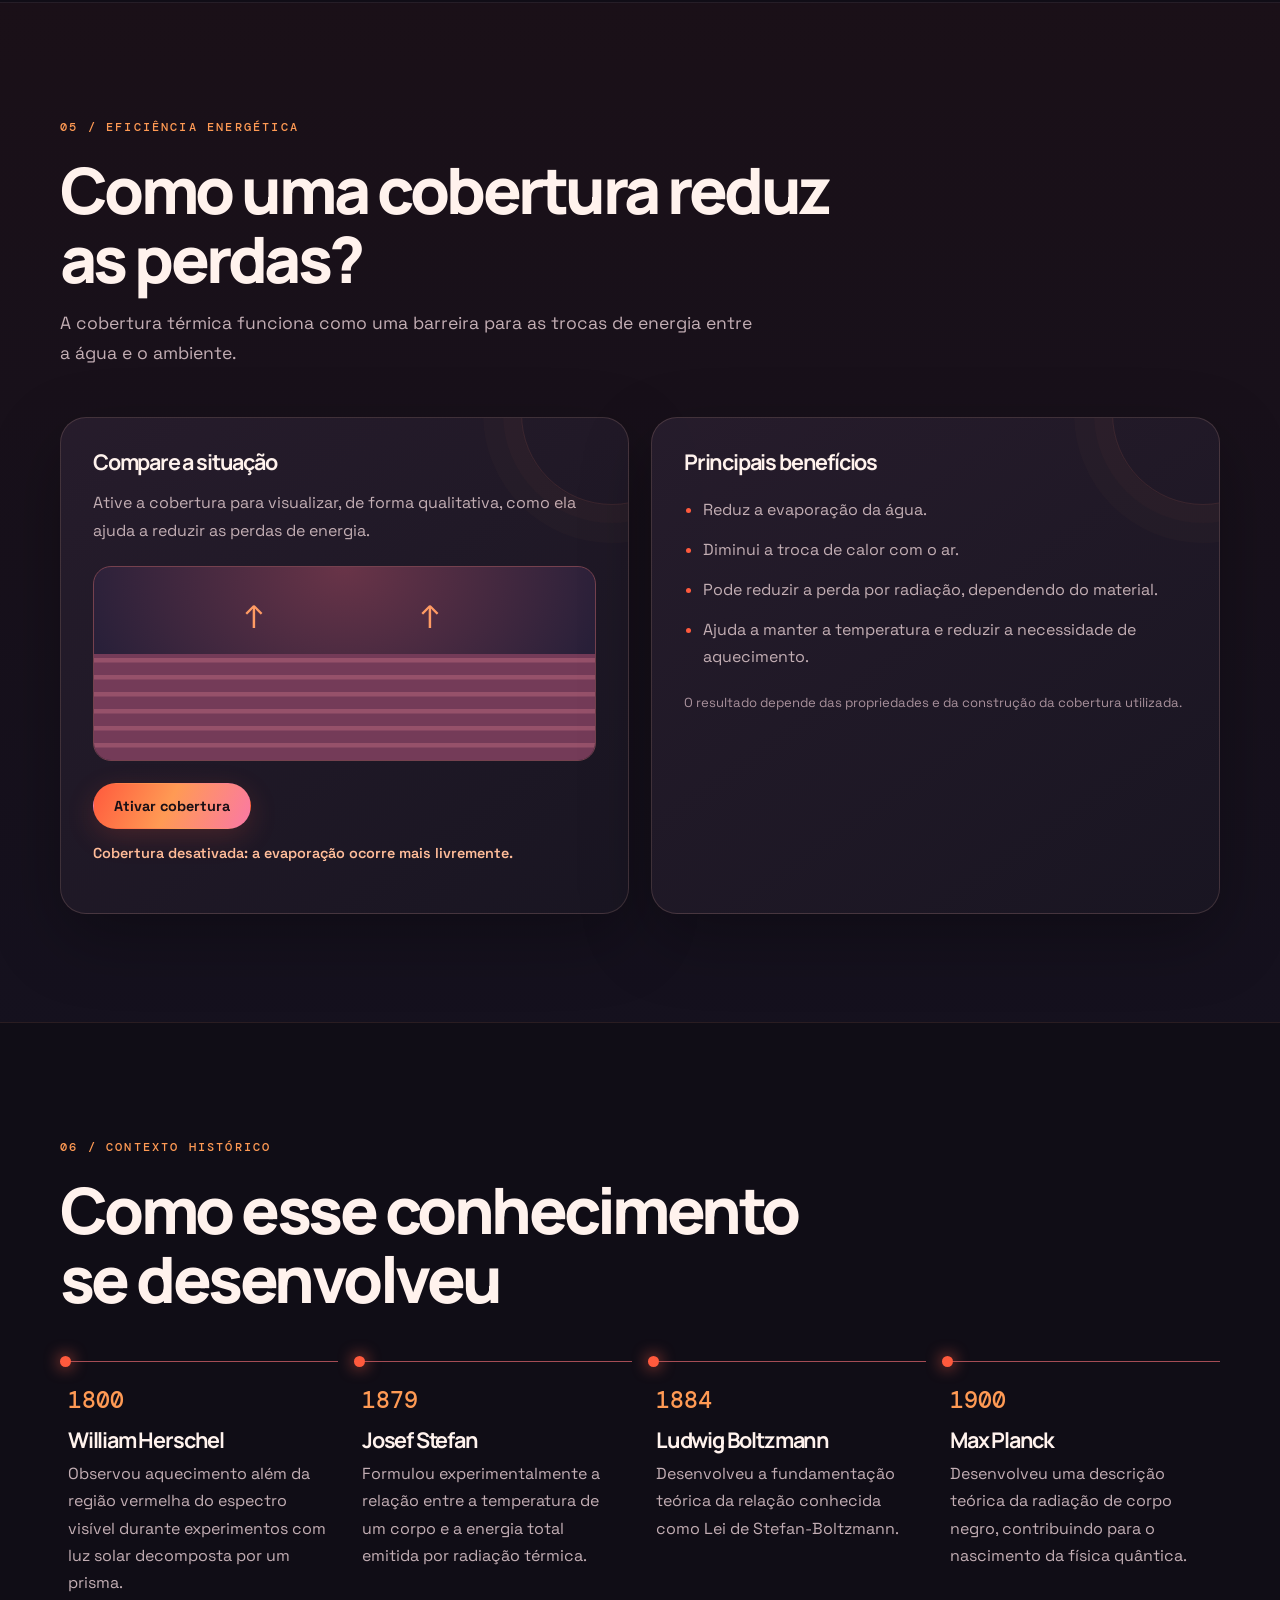
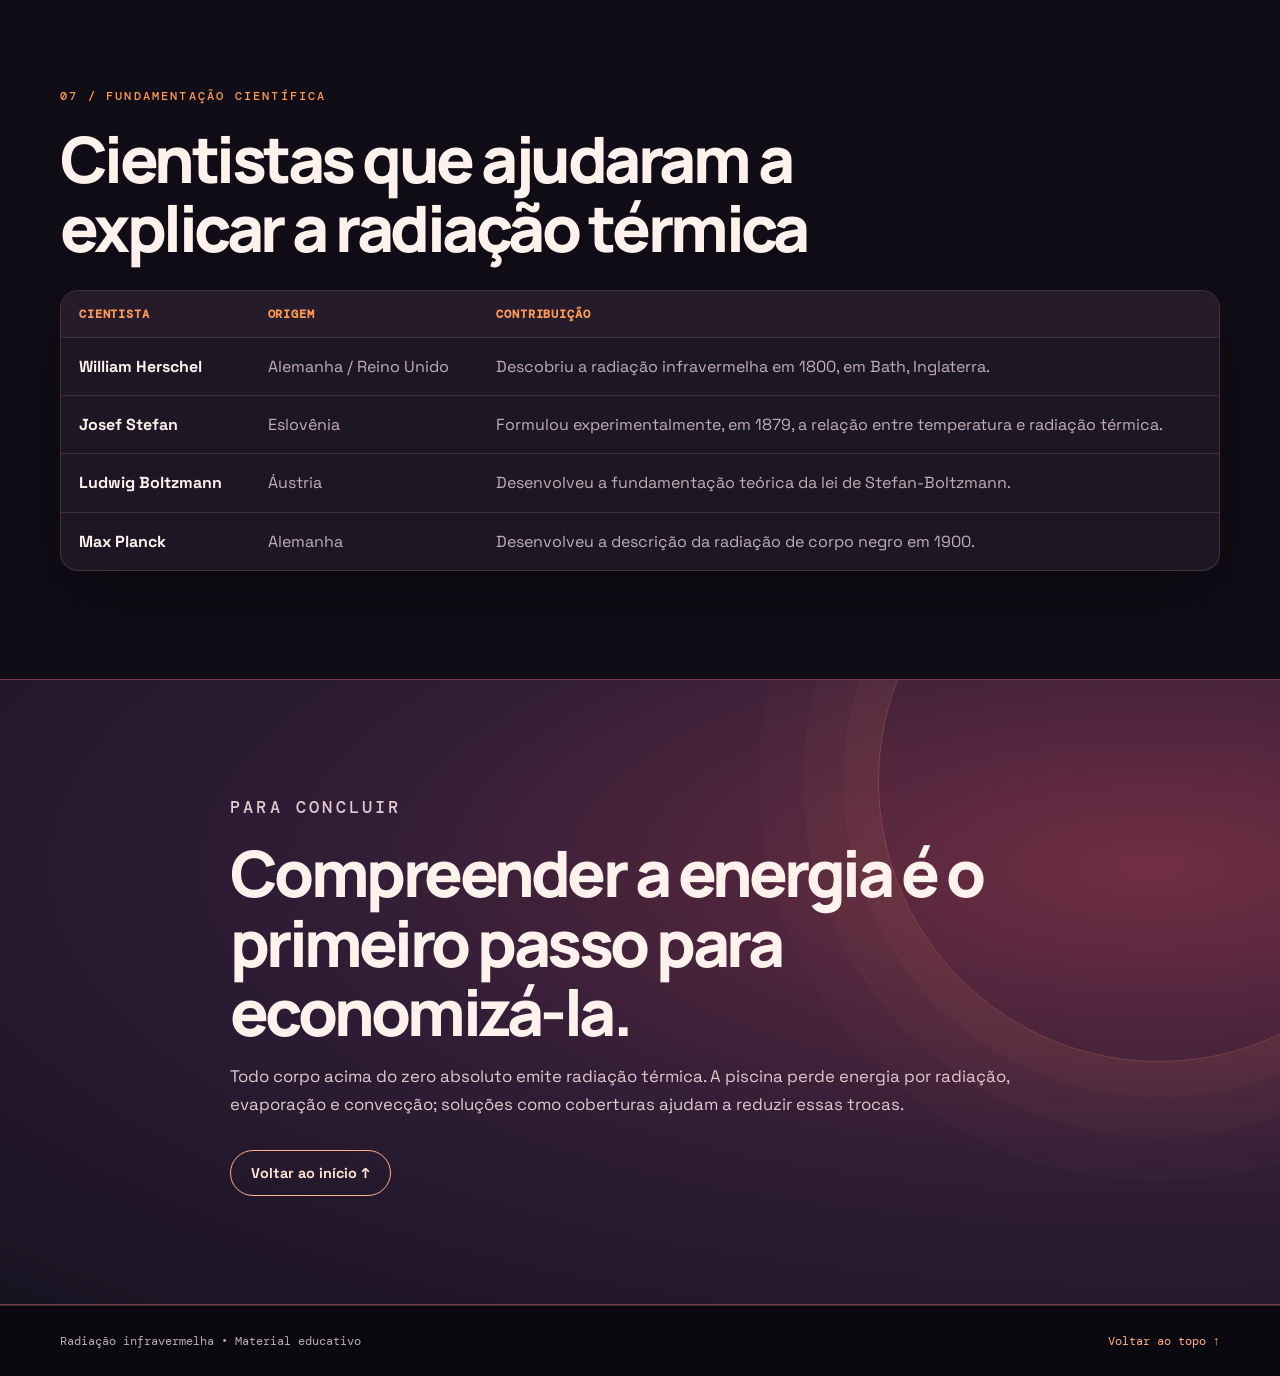
==== commit 7c217516: "Update index.html" ====
--- a/index.html
+++ b/index.html
@@ -192,14 +192,14 @@
 
     <section class="section" id="linha-do-tempo">
       <div class="container">
-        <div class="section-heading"><p class="eyebrow">05 / CONTEXTO HISTÓRICO</p><h2>Como esse conhecimento se desenvolveu</h2></div>
+        <div class="section-heading"><p class="eyebrow">06 / CONTEXTO HISTÓRICO</p><h2>Como esse conhecimento se desenvolveu</h2></div>
         <div class="timeline">
           <article><span>1800</span><h3>William Herschel</h3><p>Observou aquecimento além da região vermelha do espectro visível durante experimentos com luz solar decomposta por um prisma.</p></article>
           <article><span>1879</span><h3>Josef Stefan</h3><p>Formulou experimentalmente a relação entre a temperatura de um corpo e a energia total emitida por radiação térmica.</p></article>
           <article><span>1884</span><h3>Ludwig Boltzmann</h3><p>Desenvolveu a fundamentação teórica da relação conhecida como Lei de Stefan-Boltzmann.</p></article>
           <article><span>1900</span><h3>Max Planck</h3><p>Desenvolveu uma descrição teórica da radiação de corpo negro, contribuindo para o nascimento da física quântica.</p></article>
         </div>
-        <div class="section-heading science-heading"><p class="eyebrow">FUNDAMENTAÇÃO CIENTÍFICA</p><h2>Cientistas que ajudaram a explicar a radiação térmica</h2></div>
+        <div class="section-heading science-heading"><p class="eyebrow">07 / FUNDAMENTAÇÃO CIENTÍFICA</p><h2>Cientistas que ajudaram a explicar a radiação térmica</h2></div>
         <div class="table-wrap">
           <table class="content-table">
             <thead><tr><th>Cientista</th><th>Origem</th><th>Contribuição</th></tr></thead>
@@ -244,4 +244,4 @@
   <script src="https://vlibras.gov.br/app/vlibras-plugin.js"></script>
   <script>window.addEventListener("load",function(){if(window.VLibras) new window.VLibras.Widget("https://vlibras.gov.br/app");});</script>
 </body>
-</html>+</html>
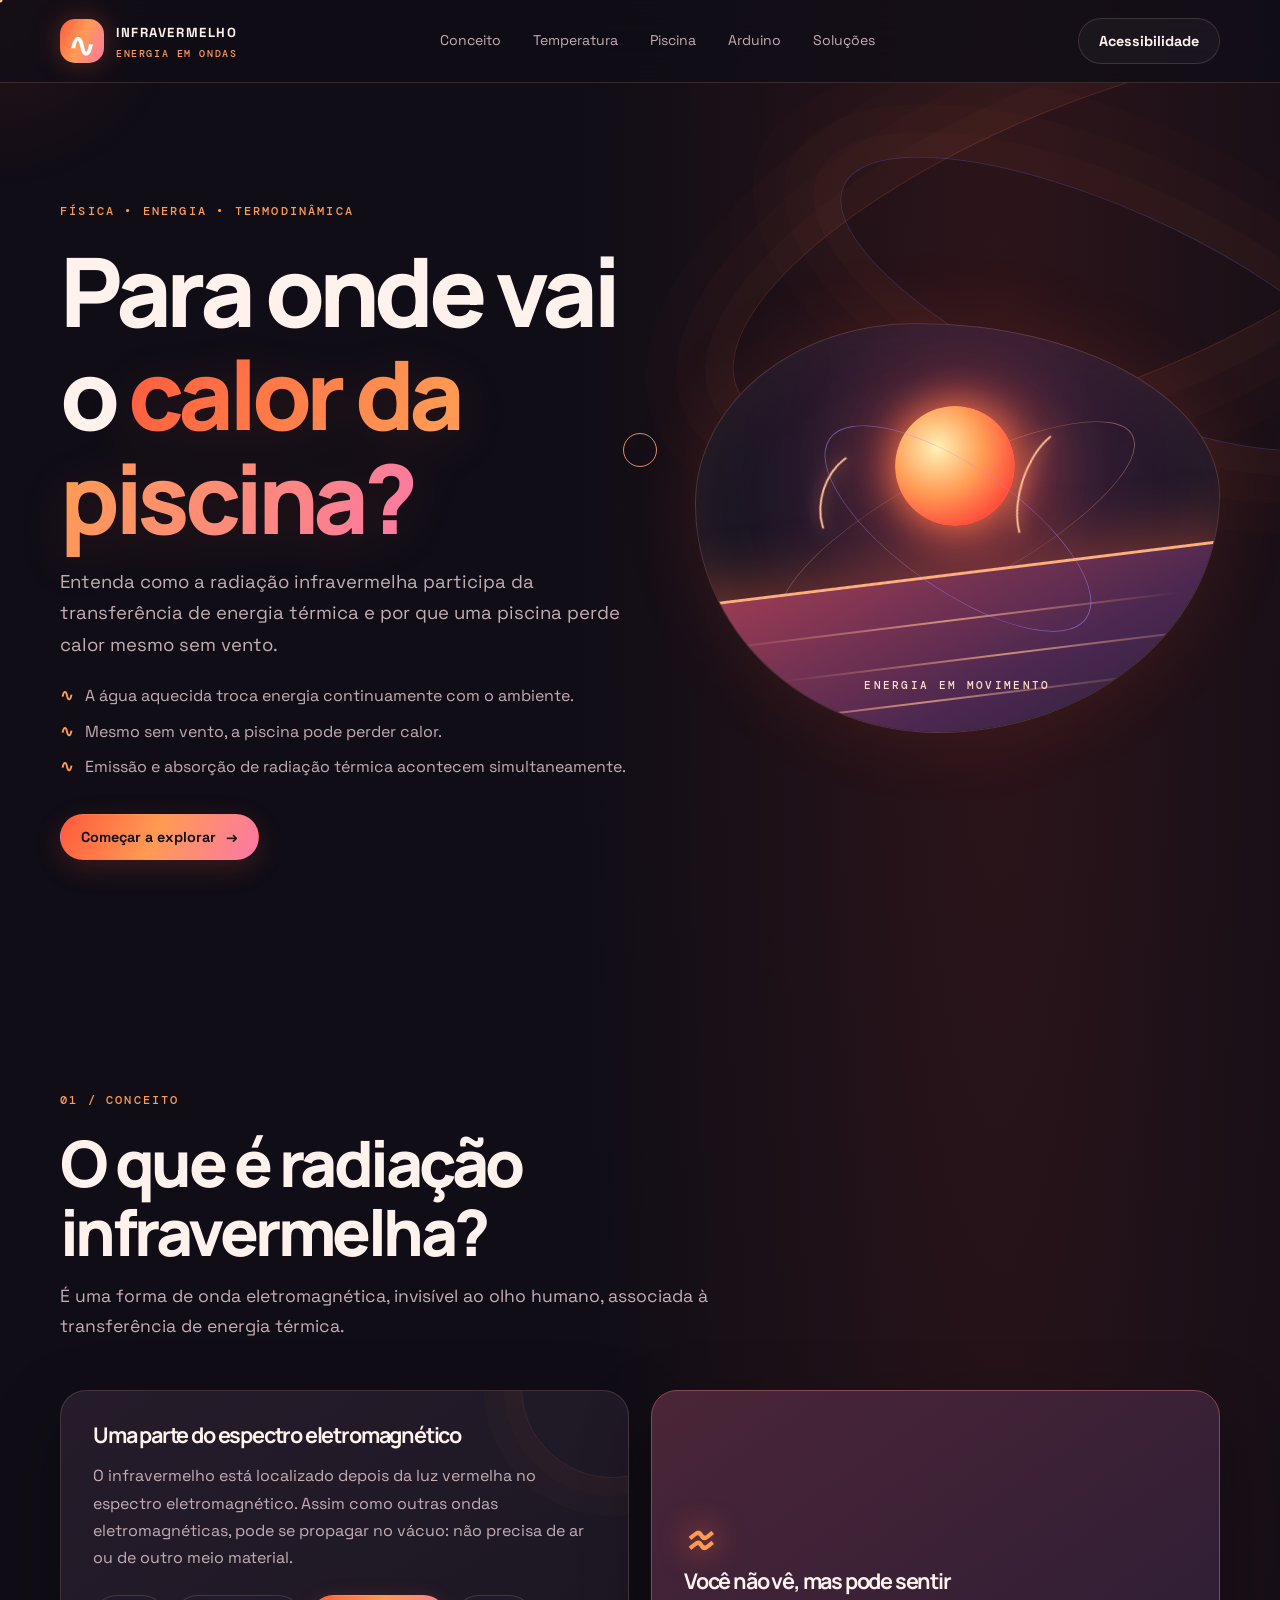
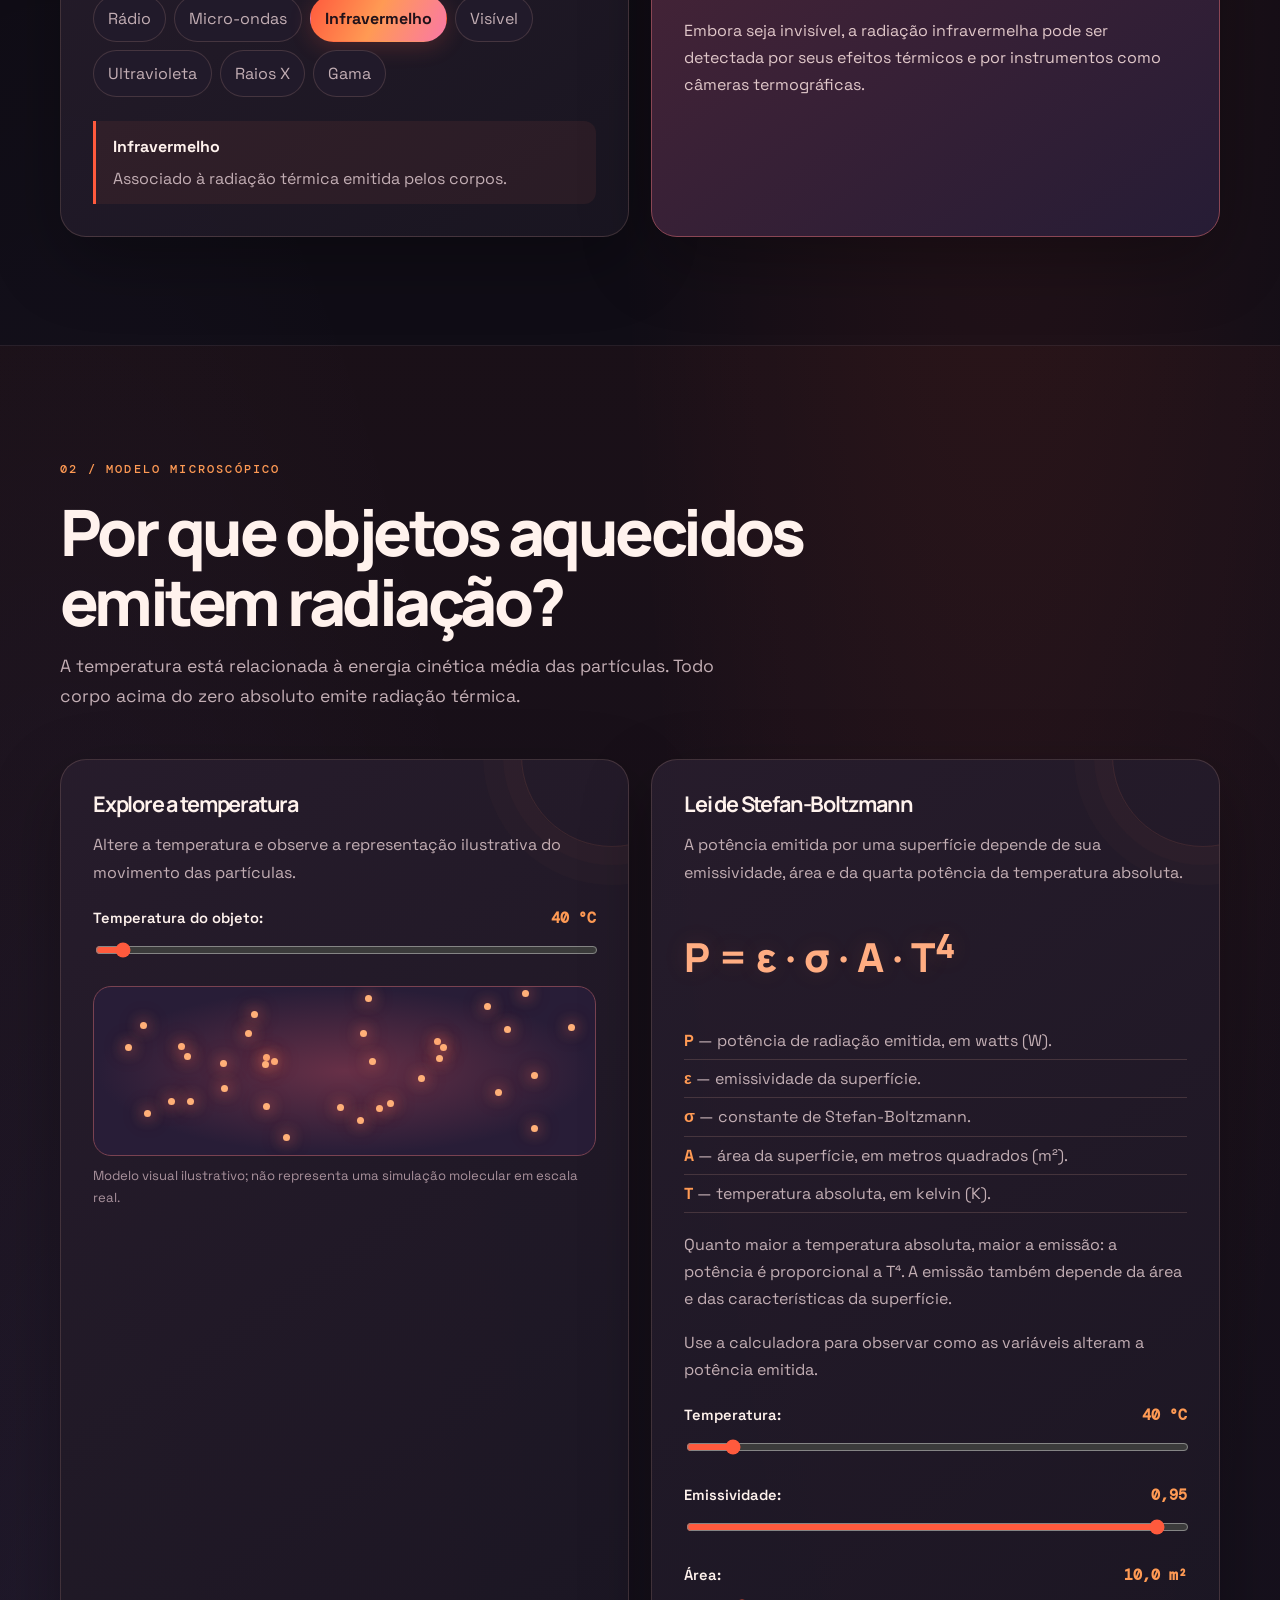
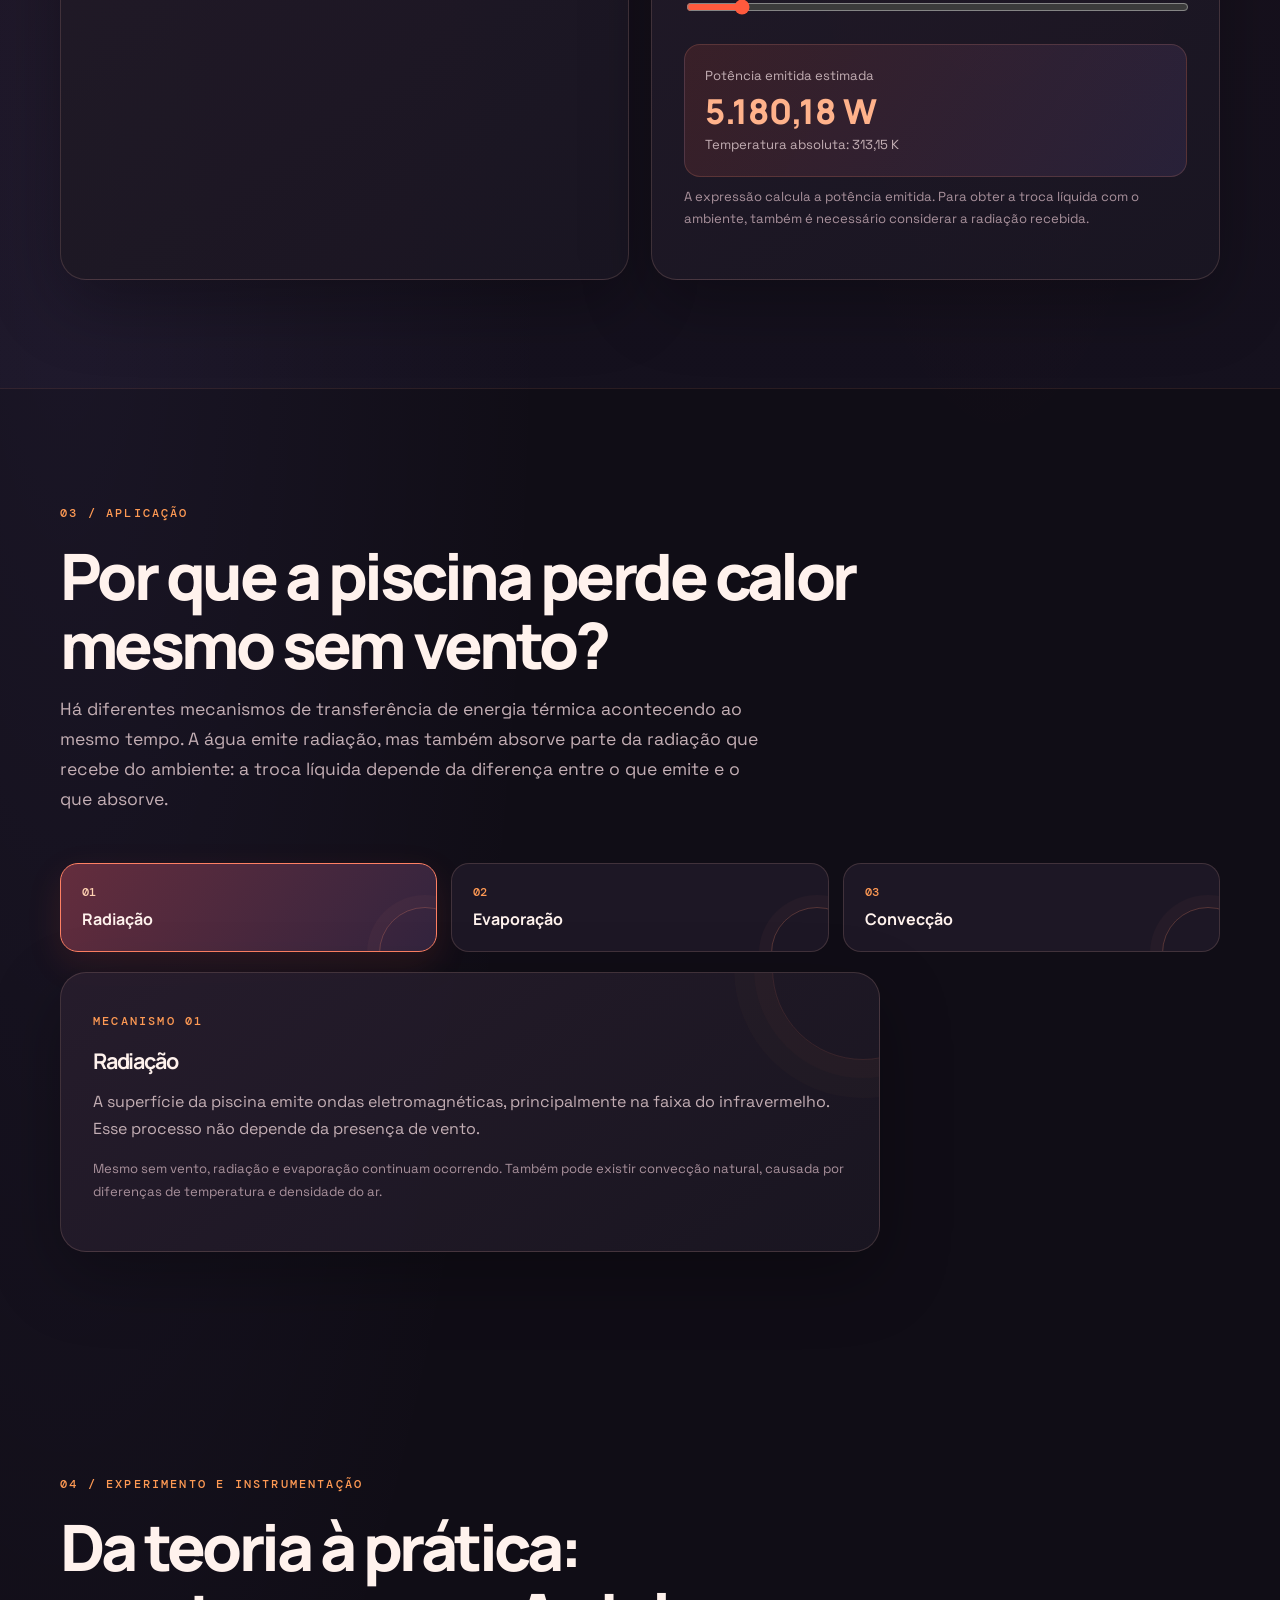
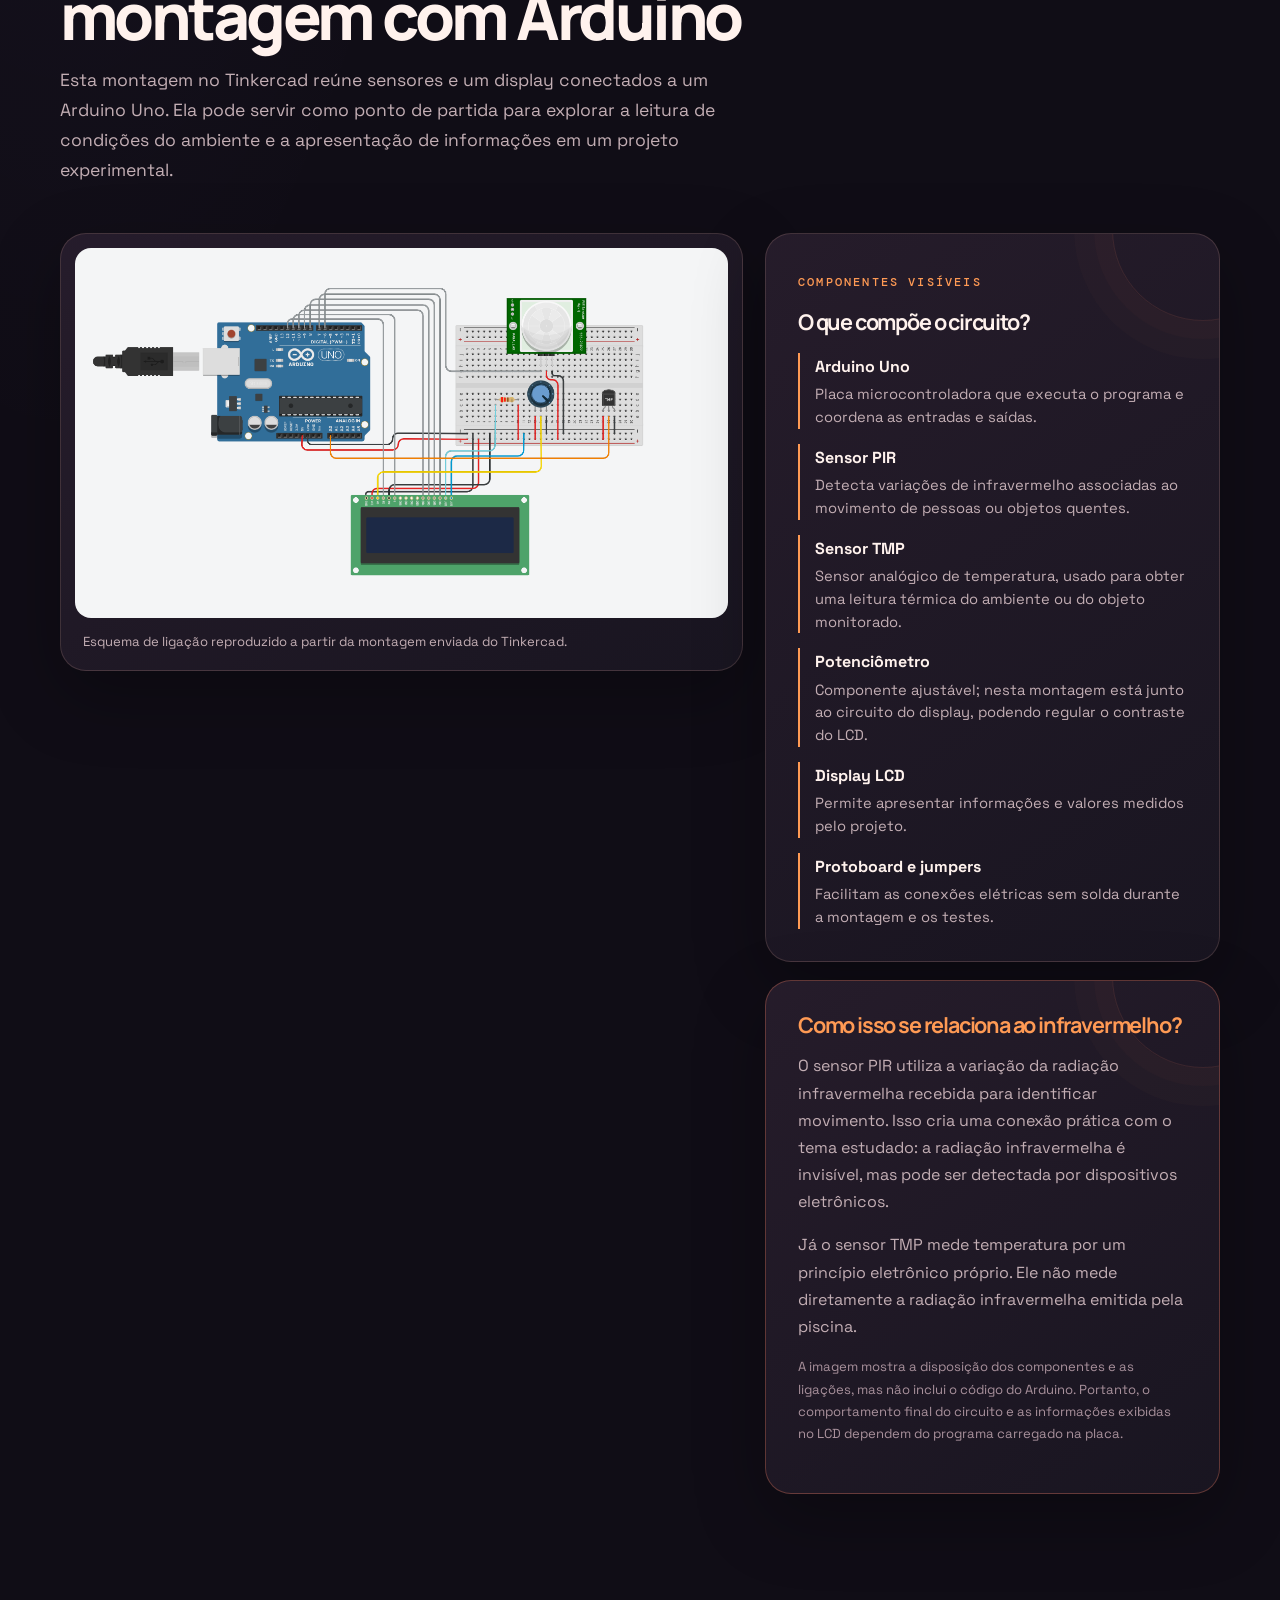
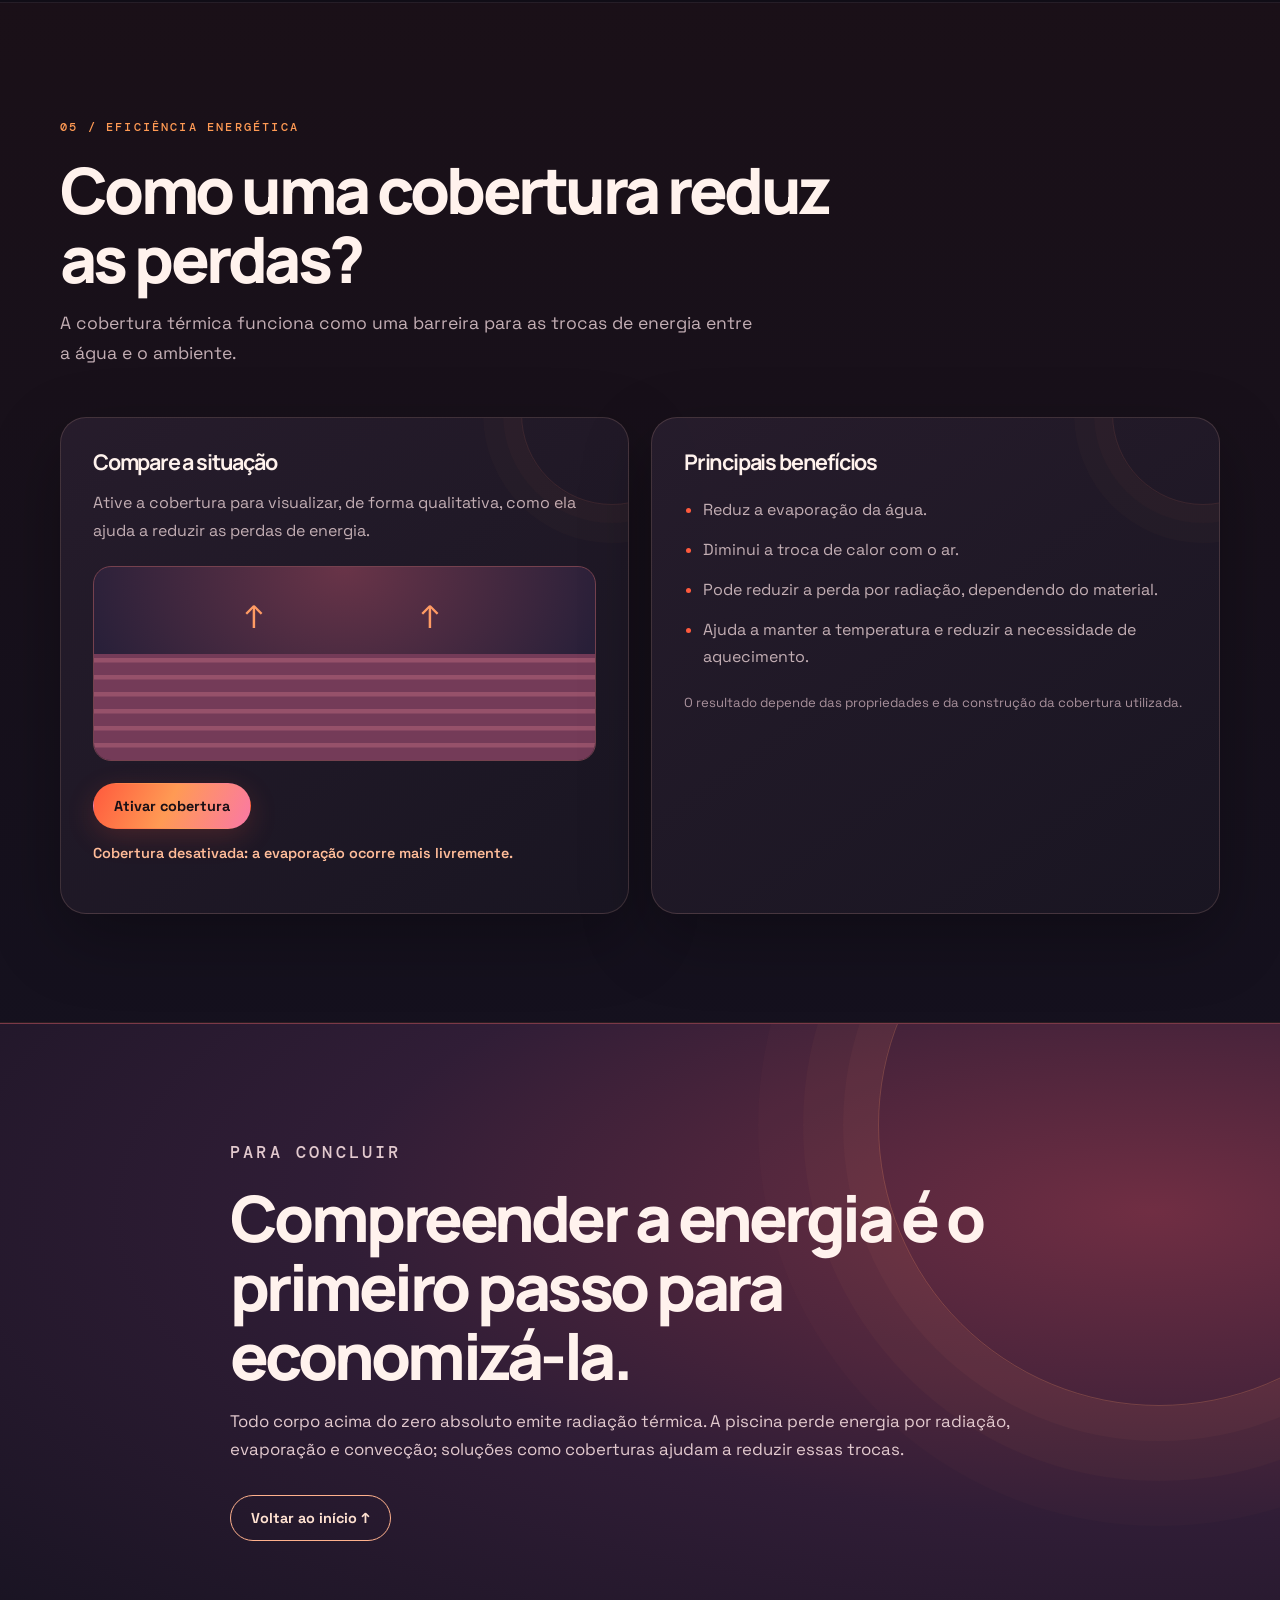
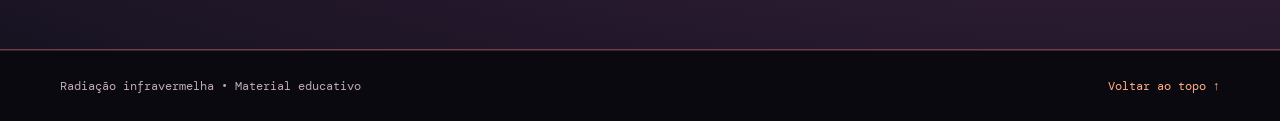
==== commit 27d33000: "Rename index (1).html to index.html" ====
--- a/index.html
+++ b/index.html
@@ -38,7 +38,6 @@
           <ul class="hero-points"><li>A água aquecida troca energia continuamente com o ambiente.</li><li>Mesmo sem vento, a piscina pode perder calor.</li><li>Emissão e absorção de radiação térmica acontecem simultaneamente.</li></ul>
           <div class="hero-actions">
             <a class="button" href="#conceito">Começar a explorar <span aria-hidden="true">→</span></a>
-            <a class="text-link" href="#linha-do-tempo">Conhecer a história</a>
           </div>
         </div>
         <div class="hero-visual" role="img" aria-label="Ilustração de uma piscina aquecida com ondas de calor">
@@ -190,30 +189,6 @@
       </div>
     </section>
 
-    <section class="section" id="linha-do-tempo">
-      <div class="container">
-        <div class="section-heading"><p class="eyebrow">06 / CONTEXTO HISTÓRICO</p><h2>Como esse conhecimento se desenvolveu</h2></div>
-        <div class="timeline">
-          <article><span>1800</span><h3>William Herschel</h3><p>Observou aquecimento além da região vermelha do espectro visível durante experimentos com luz solar decomposta por um prisma.</p></article>
-          <article><span>1879</span><h3>Josef Stefan</h3><p>Formulou experimentalmente a relação entre a temperatura de um corpo e a energia total emitida por radiação térmica.</p></article>
-          <article><span>1884</span><h3>Ludwig Boltzmann</h3><p>Desenvolveu a fundamentação teórica da relação conhecida como Lei de Stefan-Boltzmann.</p></article>
-          <article><span>1900</span><h3>Max Planck</h3><p>Desenvolveu uma descrição teórica da radiação de corpo negro, contribuindo para o nascimento da física quântica.</p></article>
-        </div>
-        <div class="section-heading science-heading"><p class="eyebrow">07 / FUNDAMENTAÇÃO CIENTÍFICA</p><h2>Cientistas que ajudaram a explicar a radiação térmica</h2></div>
-        <div class="table-wrap">
-          <table class="content-table">
-            <thead><tr><th>Cientista</th><th>Origem</th><th>Contribuição</th></tr></thead>
-            <tbody>
-              <tr><td>William Herschel</td><td>Alemanha / Reino Unido</td><td>Descobriu a radiação infravermelha em 1800, em Bath, Inglaterra.</td></tr>
-              <tr><td>Josef Stefan</td><td>Eslovênia</td><td>Formulou experimentalmente, em 1879, a relação entre temperatura e radiação térmica.</td></tr>
-              <tr><td>Ludwig Boltzmann</td><td>Áustria</td><td>Desenvolveu a fundamentação teórica da lei de Stefan-Boltzmann.</td></tr>
-              <tr><td>Max Planck</td><td>Alemanha</td><td>Desenvolveu a descrição da radiação de corpo negro em 1900.</td></tr>
-            </tbody>
-          </table>
-        </div>
-      </div>
-    </section>
-
     <section class="section conclusion">
       <div class="container conclusion-inner"><p class="eyebrow">PARA CONCLUIR</p><h2>Compreender a energia é o primeiro passo para economizá-la.</h2>
         <p>Todo corpo acima do zero absoluto emite radiação térmica. A piscina perde energia por radiação, evaporação e convecção; soluções como coberturas ajudam a reduzir essas trocas.</p>
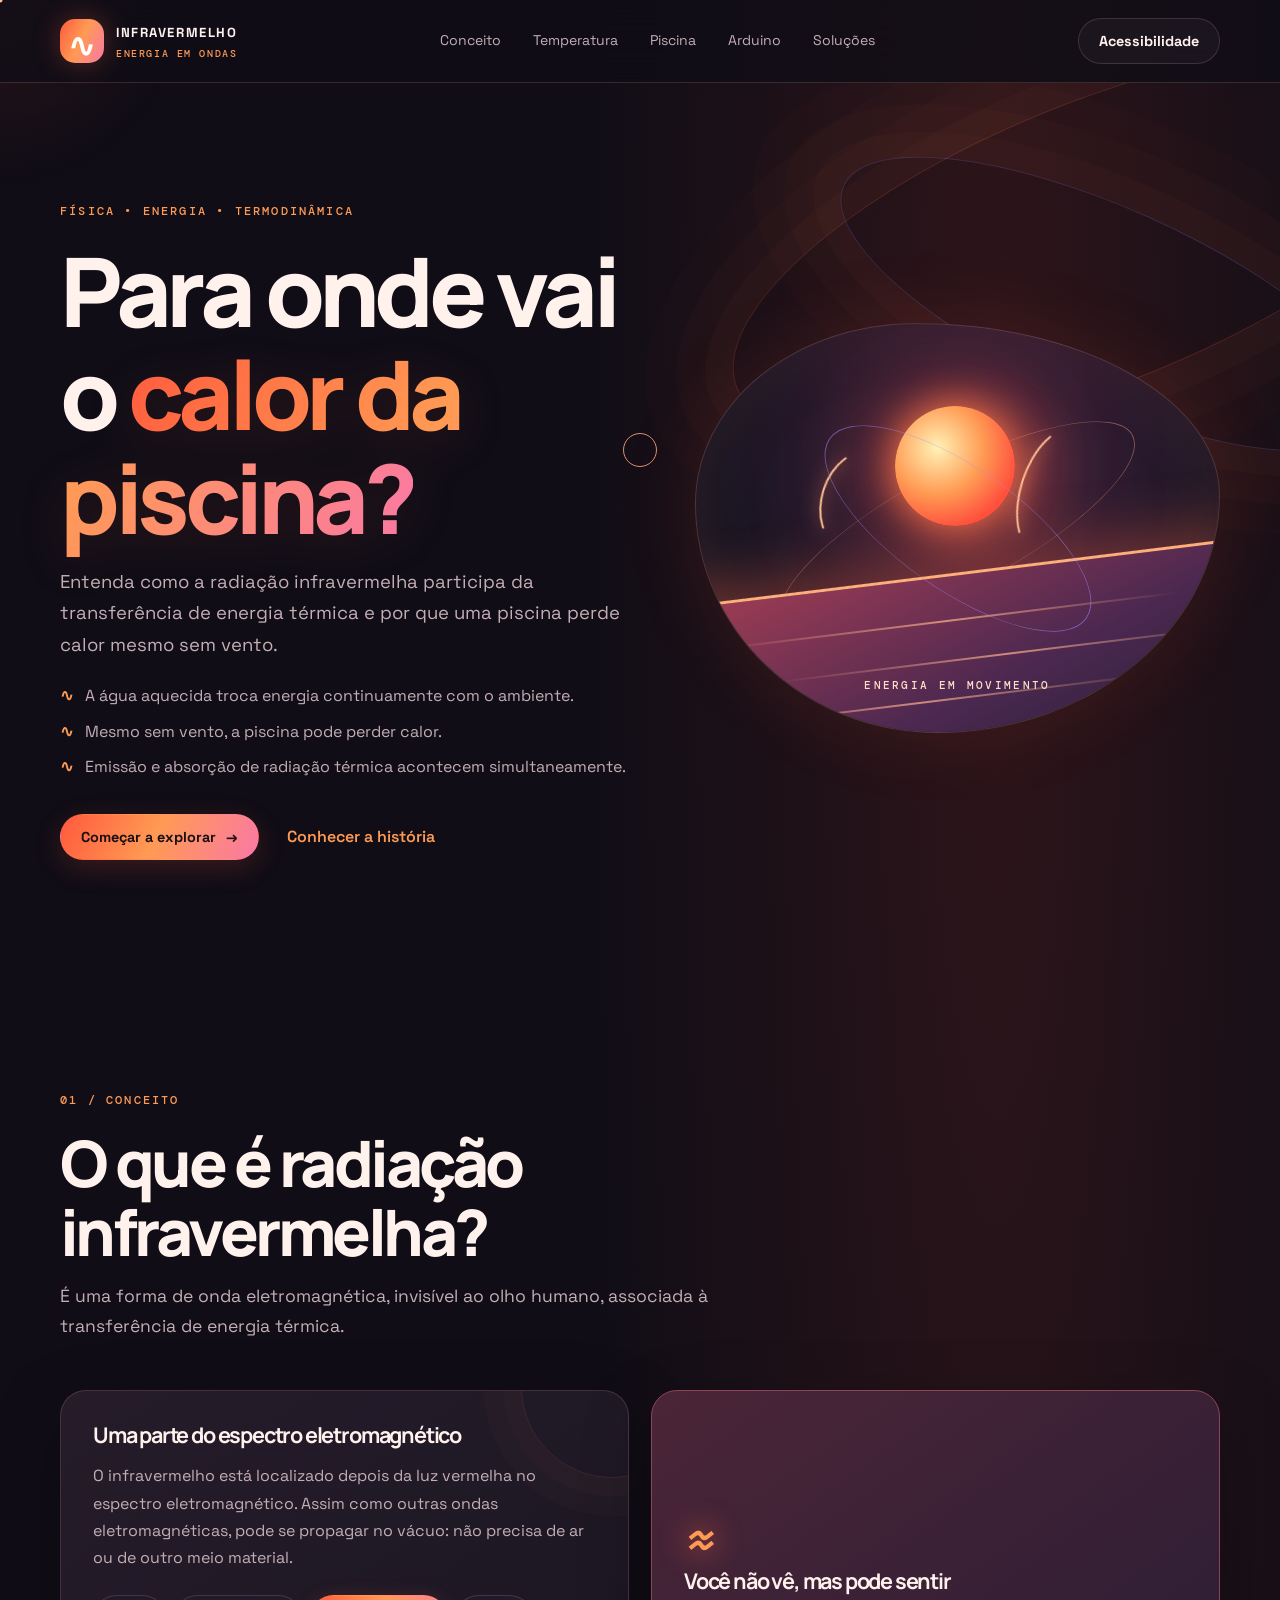
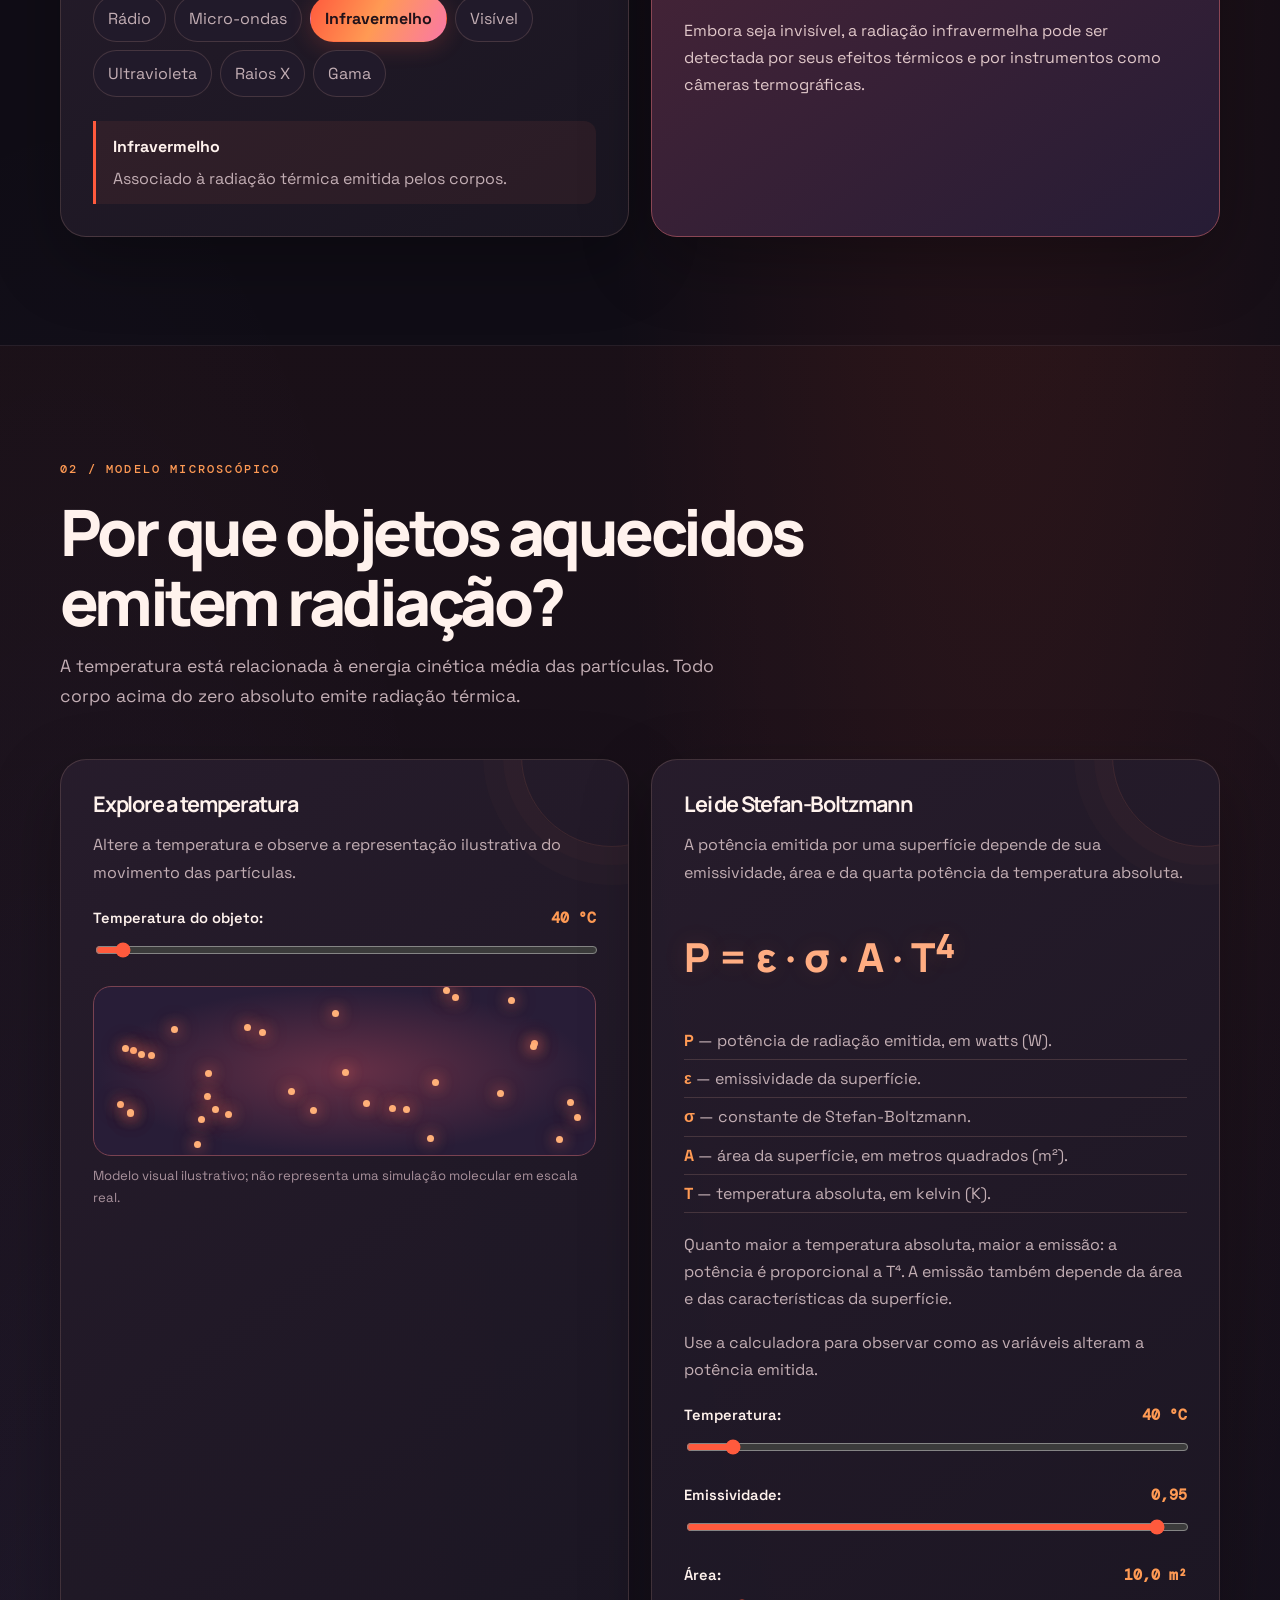
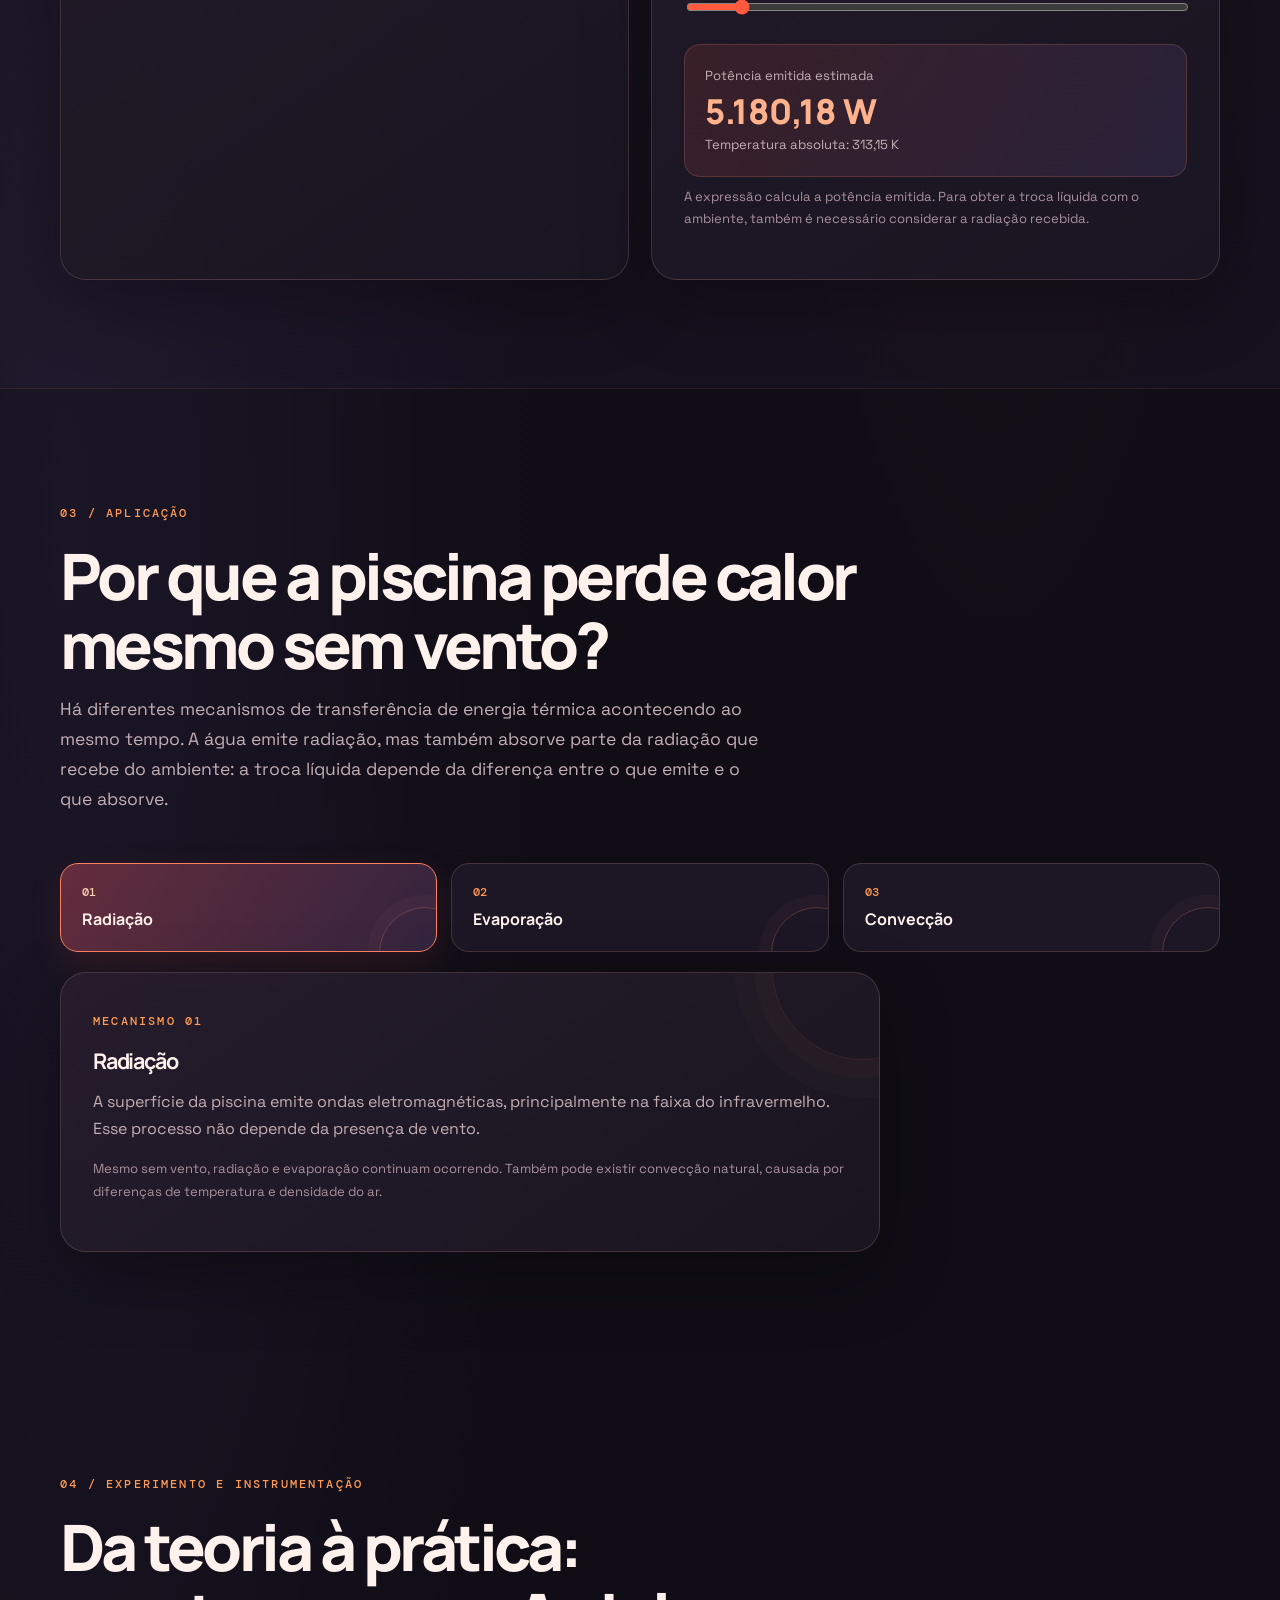
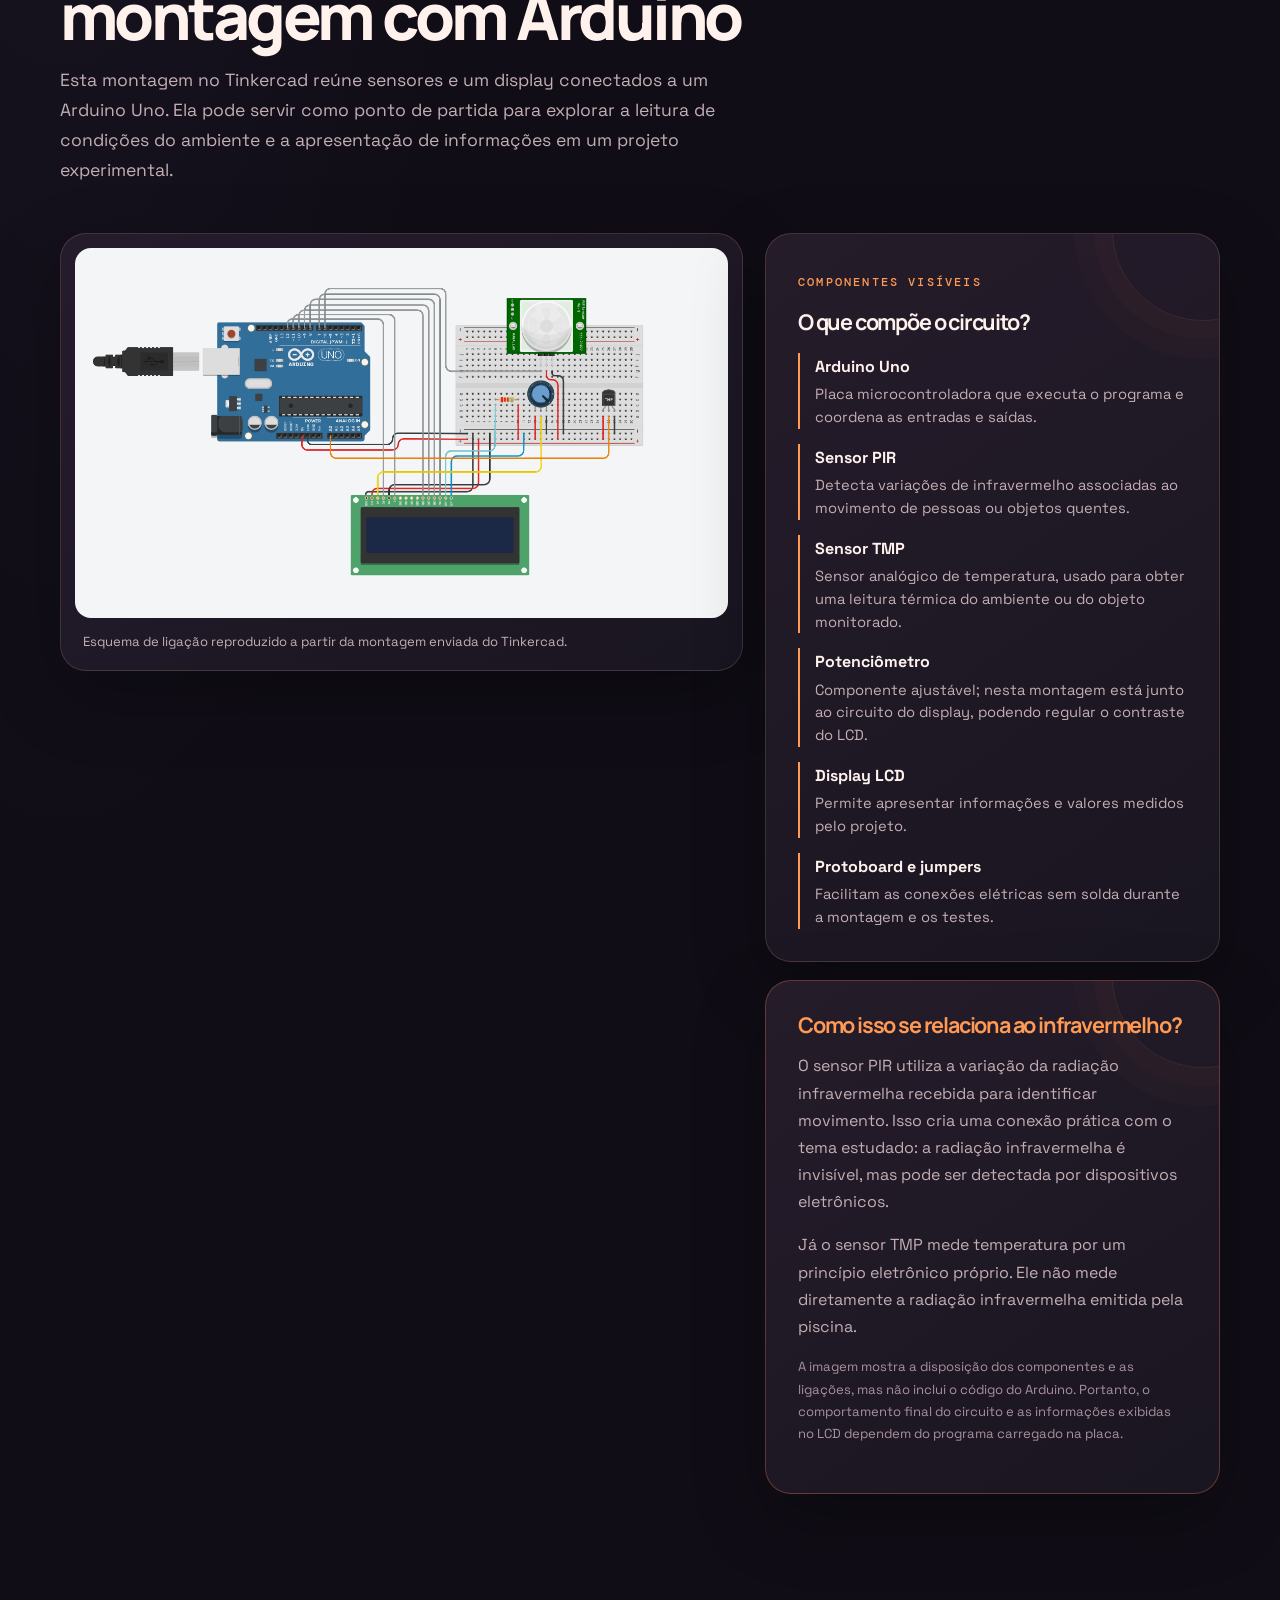
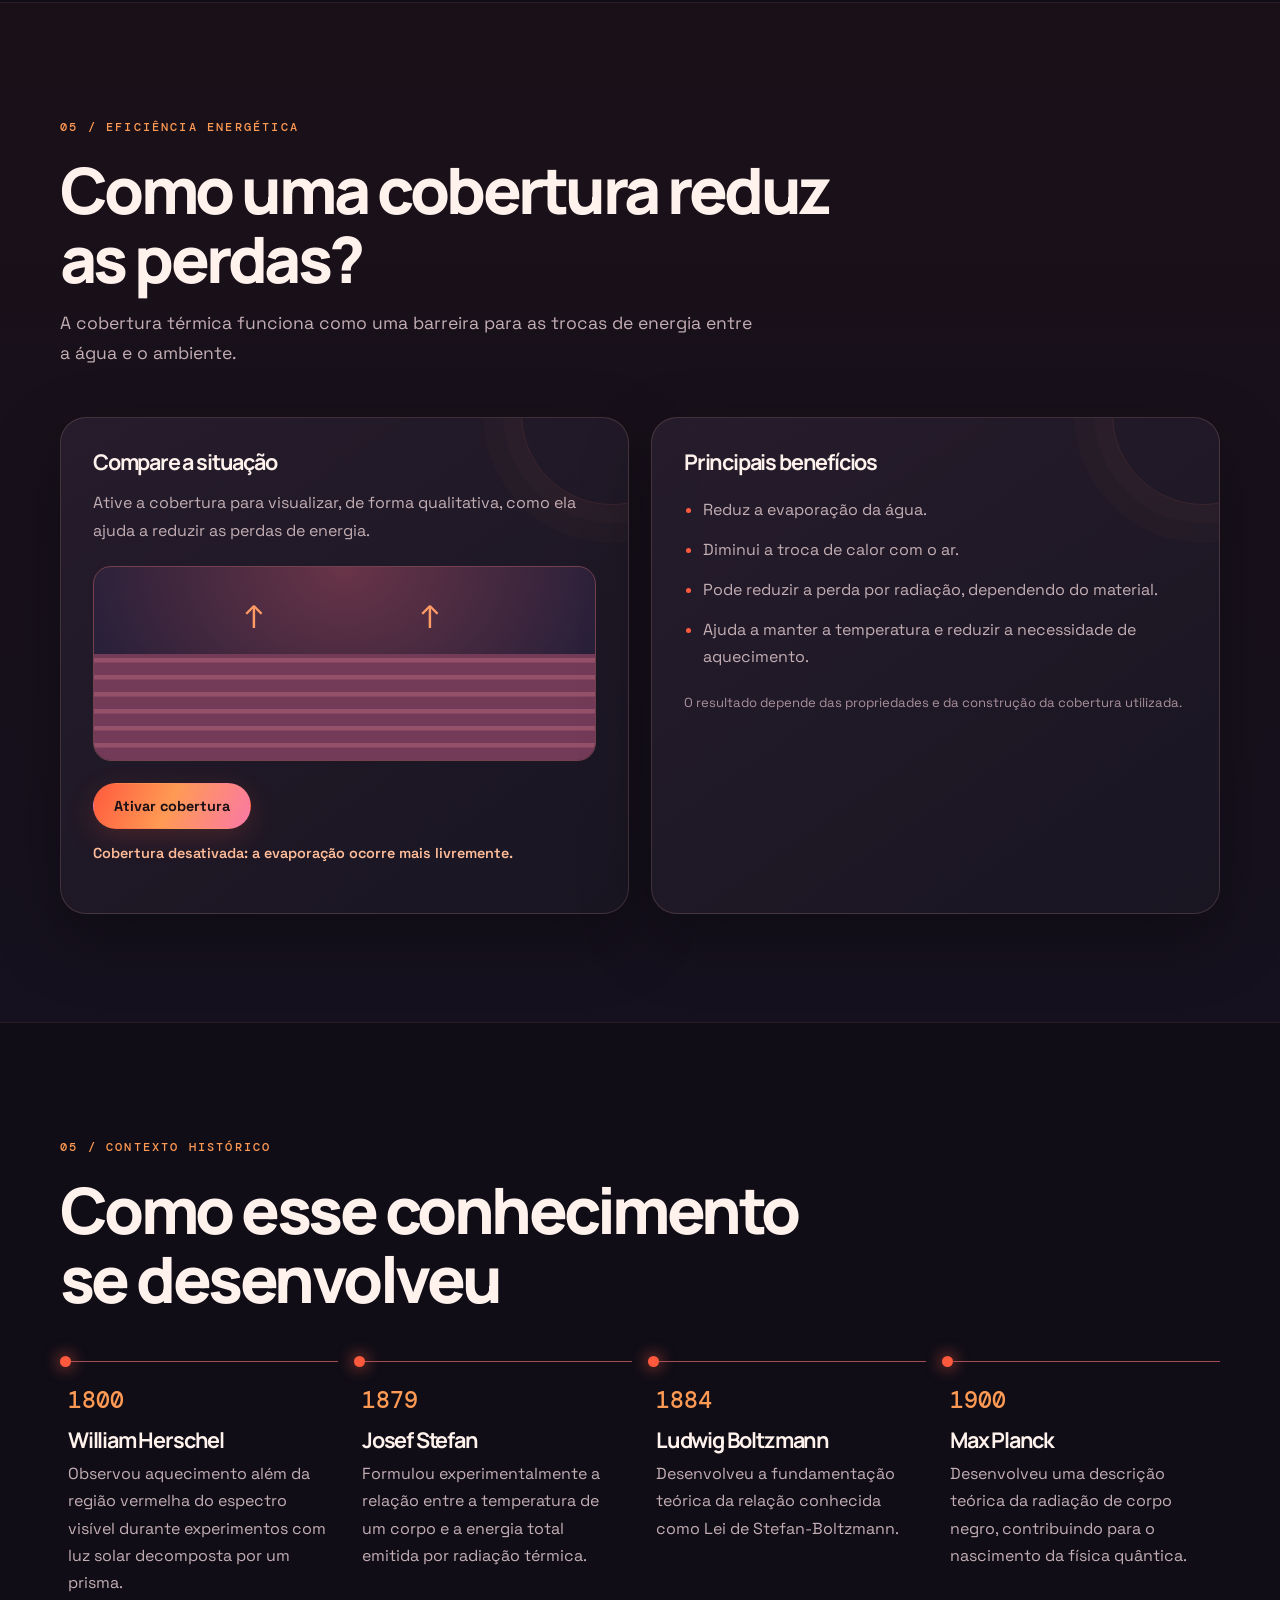
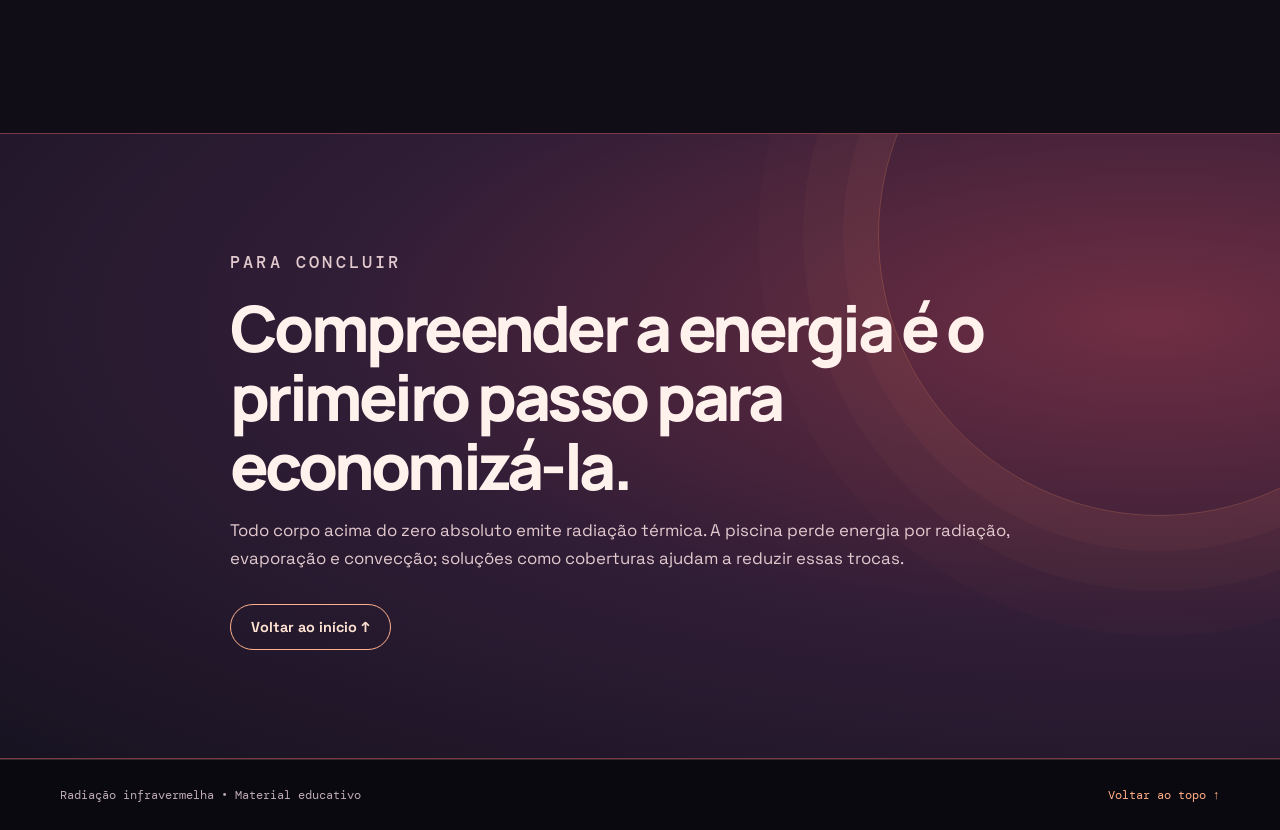
==== commit 0fbad9aa: "Rename index (2).html to index.html" ====
--- a/index.html
+++ b/index.html
@@ -38,6 +38,7 @@
           <ul class="hero-points"><li>A água aquecida troca energia continuamente com o ambiente.</li><li>Mesmo sem vento, a piscina pode perder calor.</li><li>Emissão e absorção de radiação térmica acontecem simultaneamente.</li></ul>
           <div class="hero-actions">
             <a class="button" href="#conceito">Começar a explorar <span aria-hidden="true">→</span></a>
+            <a class="text-link" href="#linha-do-tempo">Conhecer a história</a>
           </div>
         </div>
         <div class="hero-visual" role="img" aria-label="Ilustração de uma piscina aquecida com ondas de calor">
@@ -189,6 +190,18 @@
       </div>
     </section>
 
+    <section class="section" id="linha-do-tempo">
+      <div class="container">
+        <div class="section-heading"><p class="eyebrow">05 / CONTEXTO HISTÓRICO</p><h2>Como esse conhecimento se desenvolveu</h2></div>
+        <div class="timeline">
+          <article><span>1800</span><h3>William Herschel</h3><p>Observou aquecimento além da região vermelha do espectro visível durante experimentos com luz solar decomposta por um prisma.</p></article>
+          <article><span>1879</span><h3>Josef Stefan</h3><p>Formulou experimentalmente a relação entre a temperatura de um corpo e a energia total emitida por radiação térmica.</p></article>
+          <article><span>1884</span><h3>Ludwig Boltzmann</h3><p>Desenvolveu a fundamentação teórica da relação conhecida como Lei de Stefan-Boltzmann.</p></article>
+          <article><span>1900</span><h3>Max Planck</h3><p>Desenvolveu uma descrição teórica da radiação de corpo negro, contribuindo para o nascimento da física quântica.</p></article>
+        </div>
+      </div>
+    </section>
+
     <section class="section conclusion">
       <div class="container conclusion-inner"><p class="eyebrow">PARA CONCLUIR</p><h2>Compreender a energia é o primeiro passo para economizá-la.</h2>
         <p>Todo corpo acima do zero absoluto emite radiação térmica. A piscina perde energia por radiação, evaporação e convecção; soluções como coberturas ajudam a reduzir essas trocas.</p>
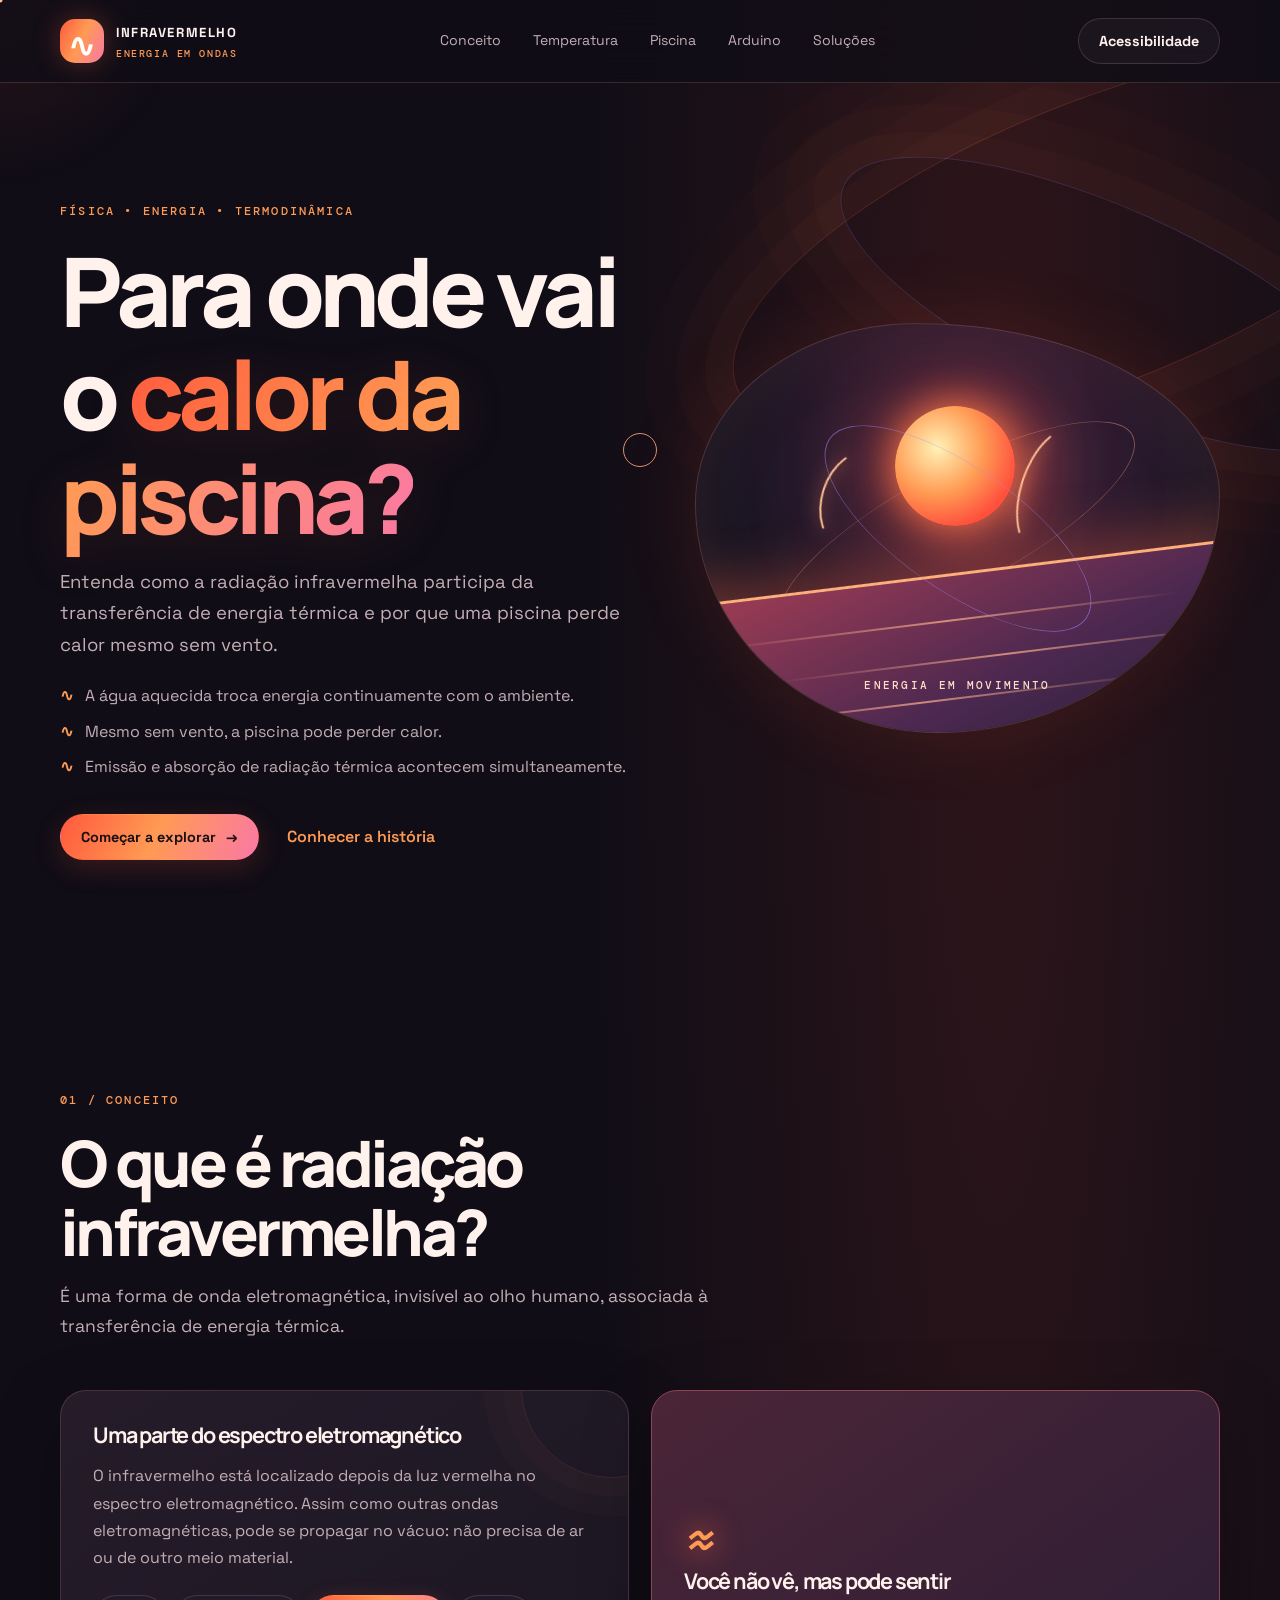
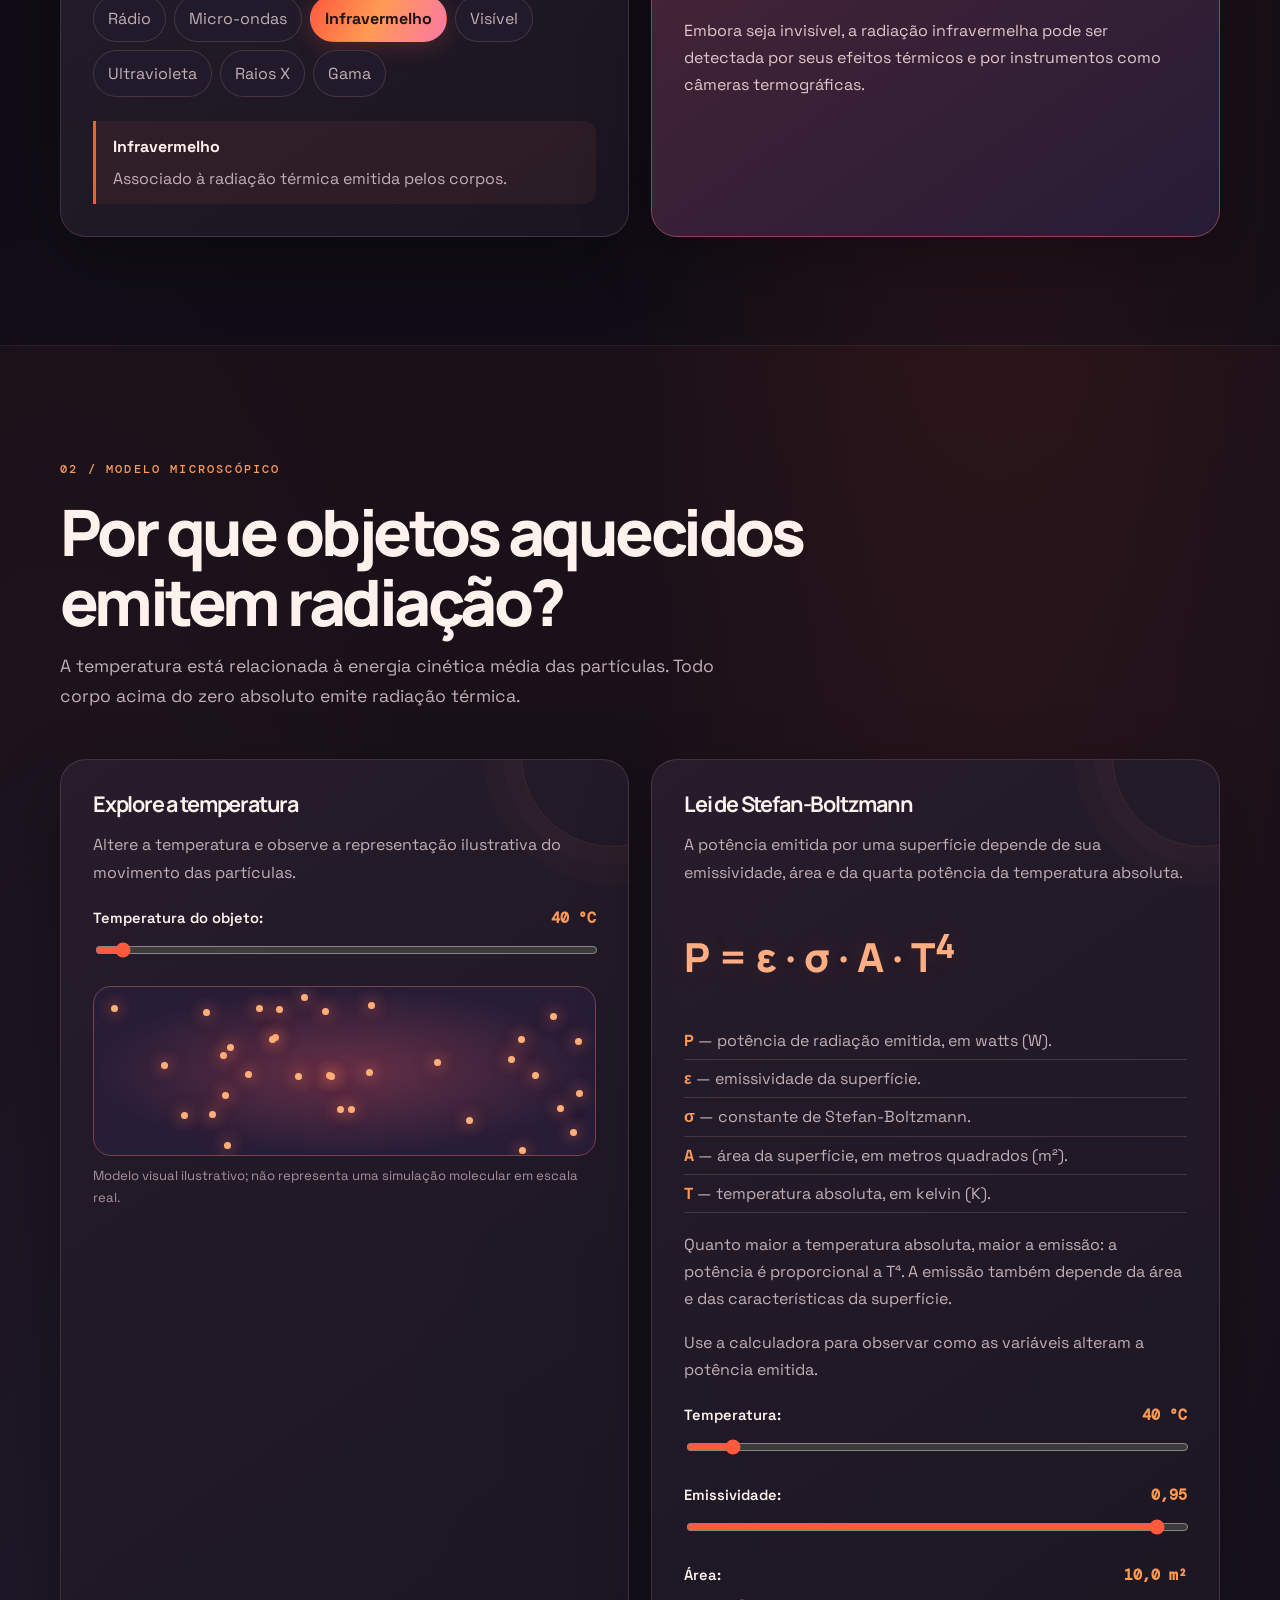
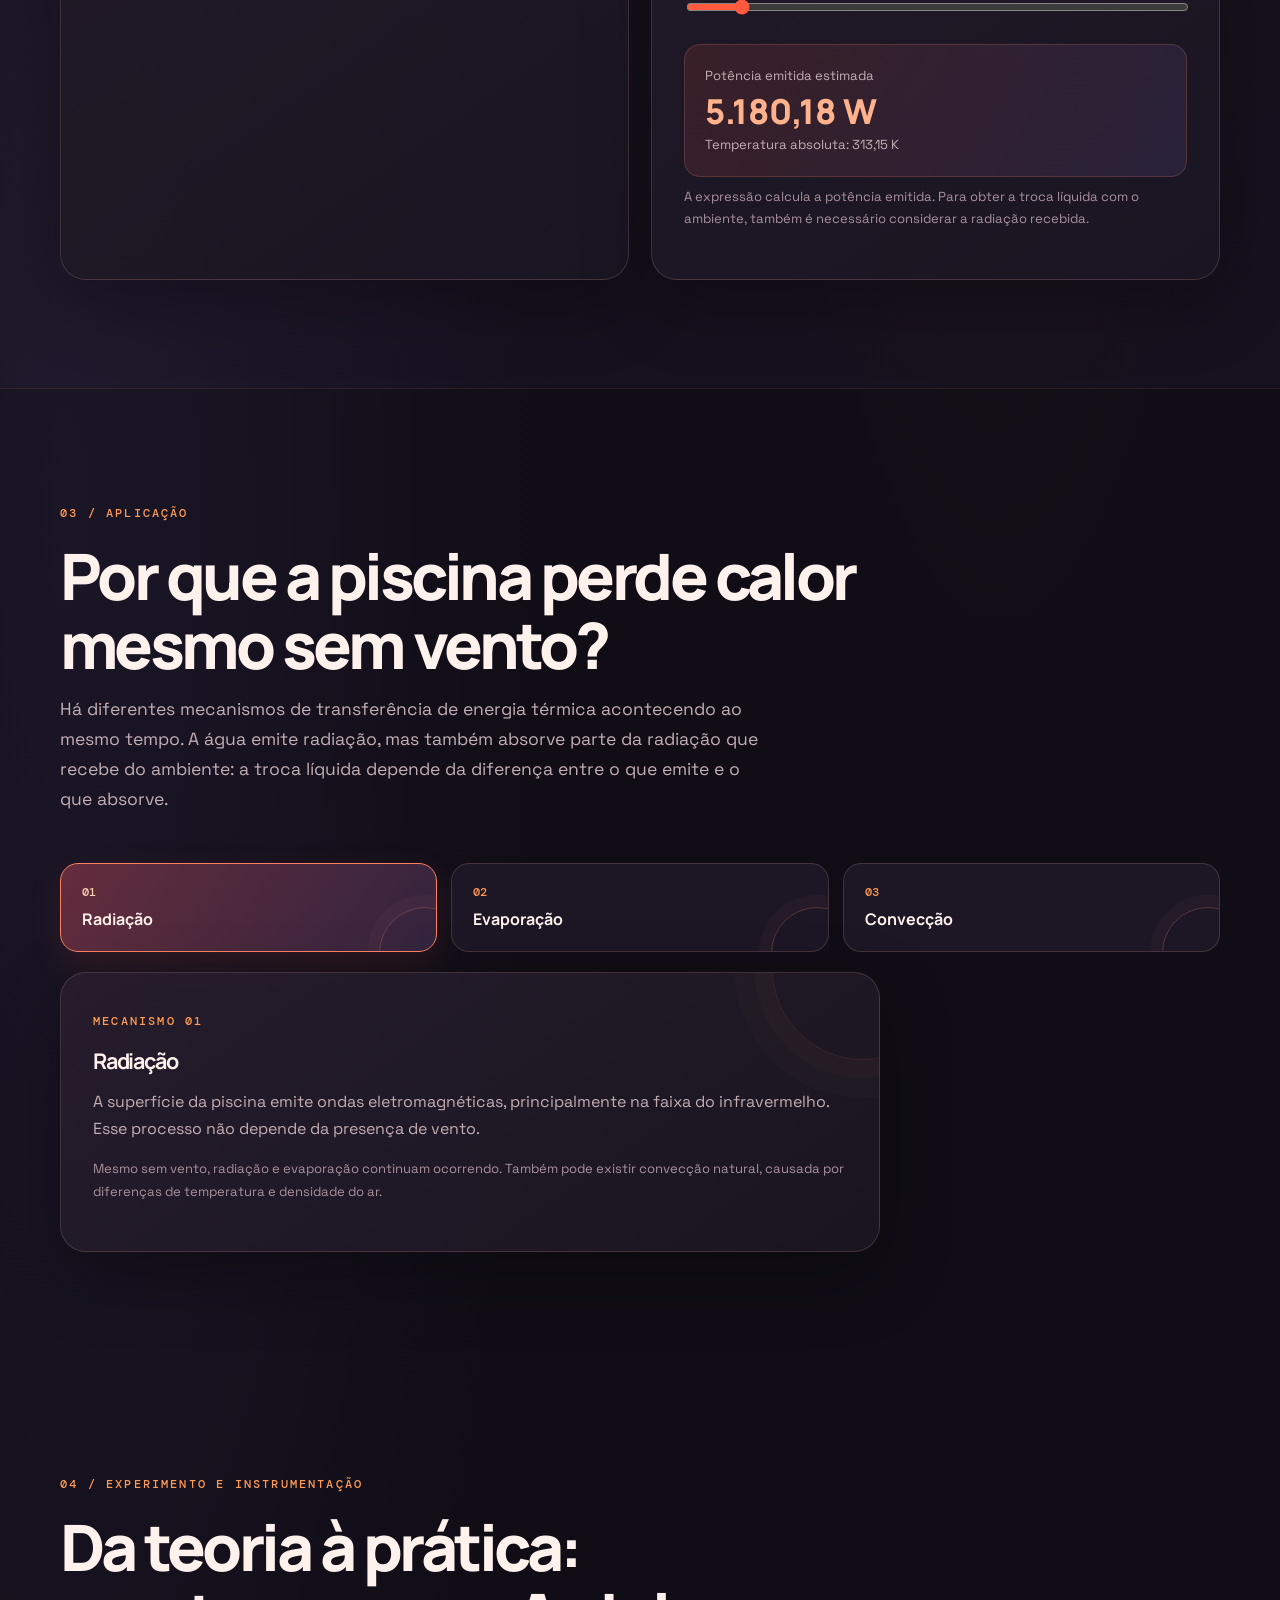
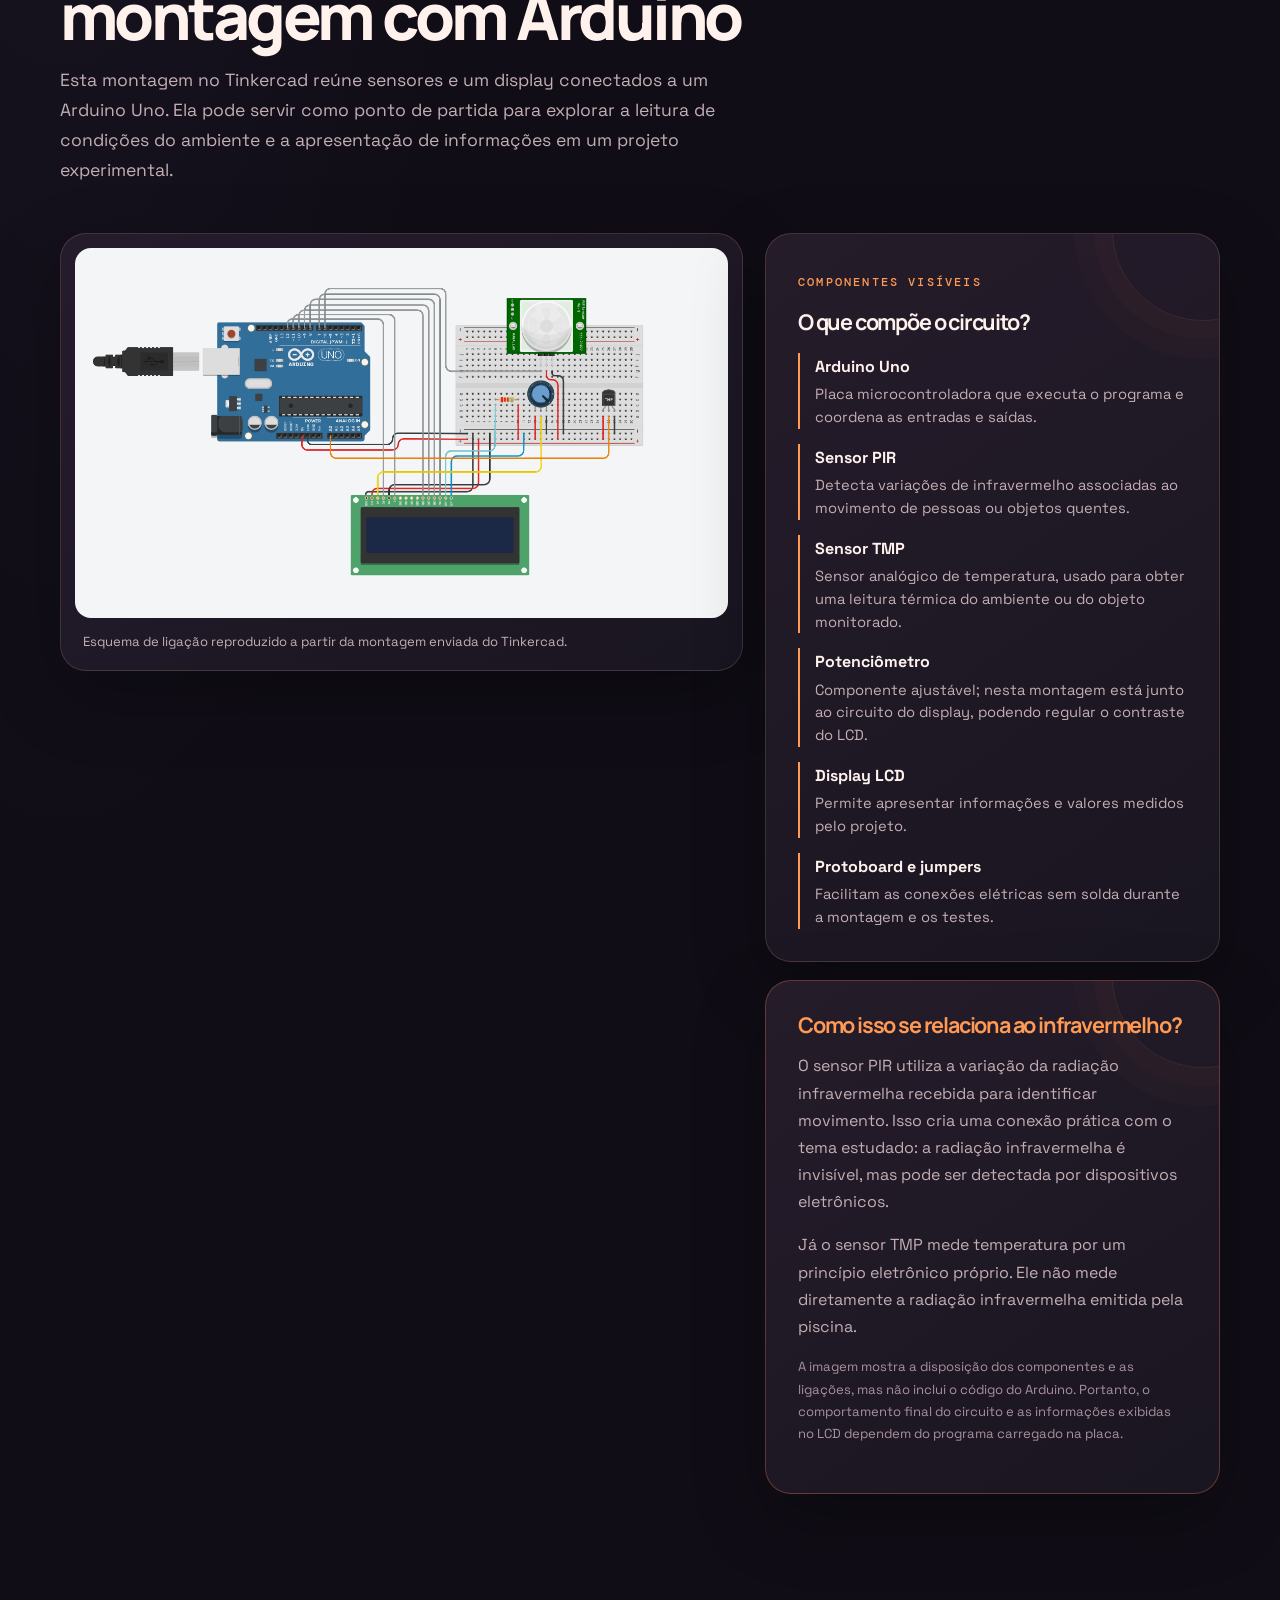
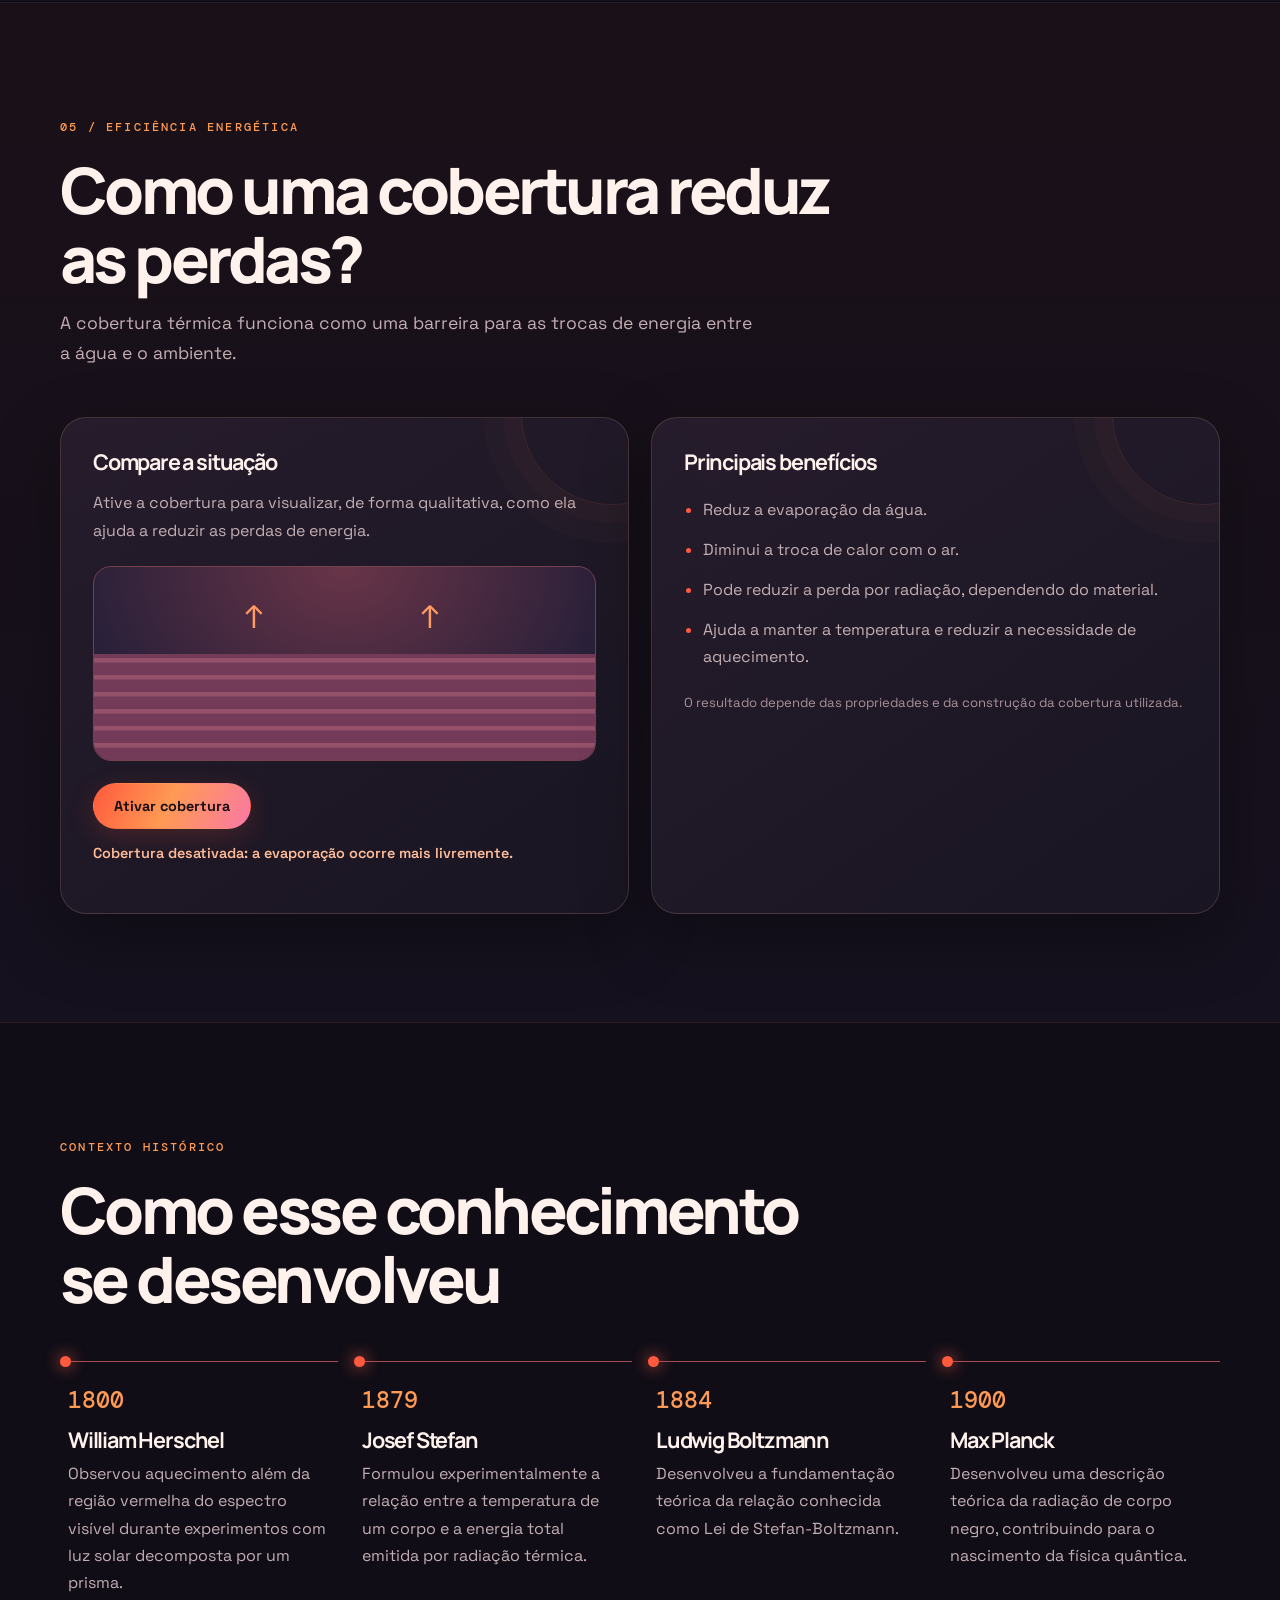
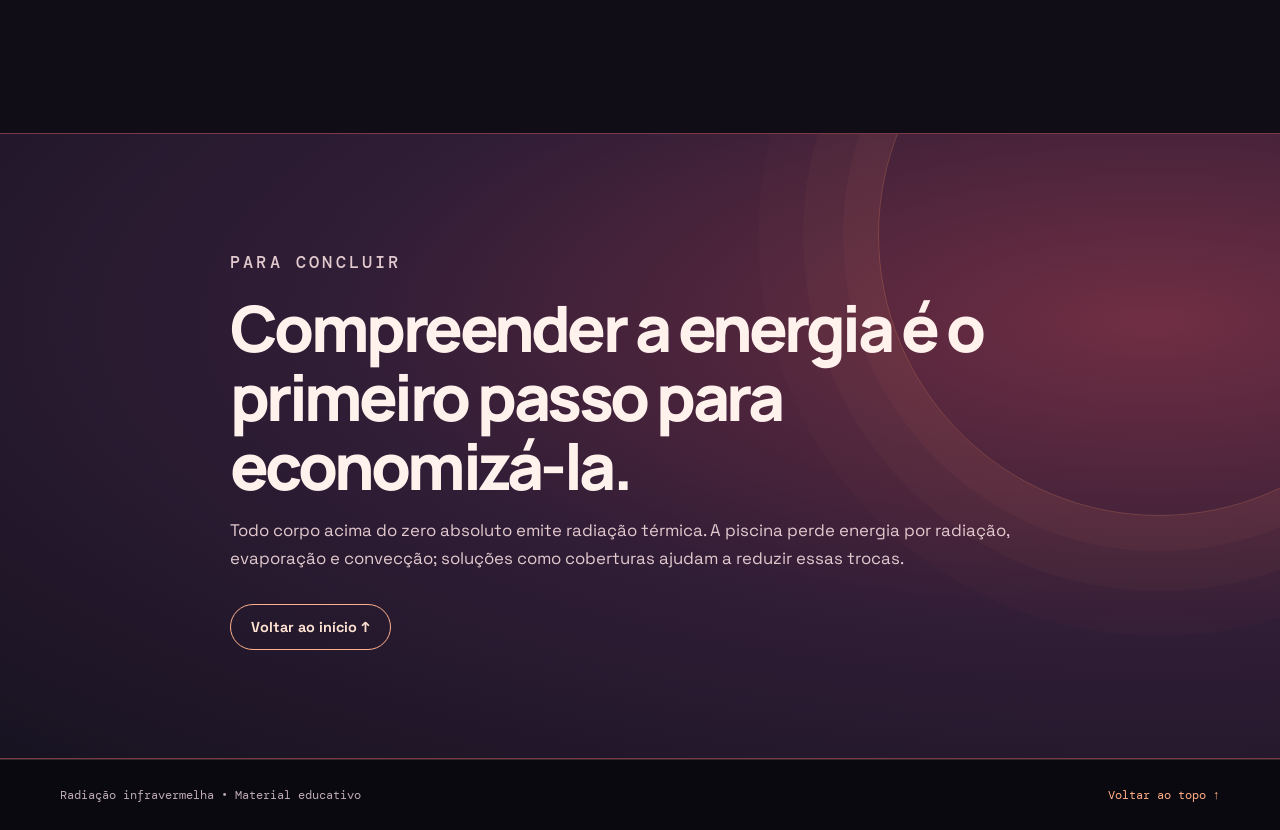
==== commit ae5b19ff: "Update index.html" ====
--- a/index.html
+++ b/index.html
@@ -192,7 +192,7 @@
 
     <section class="section" id="linha-do-tempo">
       <div class="container">
-        <div class="section-heading"><p class="eyebrow">05 / CONTEXTO HISTÓRICO</p><h2>Como esse conhecimento se desenvolveu</h2></div>
+        <div class="section-heading"><p class="eyebrow">CONTEXTO HISTÓRICO</p><h2>Como esse conhecimento se desenvolveu</h2></div>
         <div class="timeline">
           <article><span>1800</span><h3>William Herschel</h3><p>Observou aquecimento além da região vermelha do espectro visível durante experimentos com luz solar decomposta por um prisma.</p></article>
           <article><span>1879</span><h3>Josef Stefan</h3><p>Formulou experimentalmente a relação entre a temperatura de um corpo e a energia total emitida por radiação térmica.</p></article>
